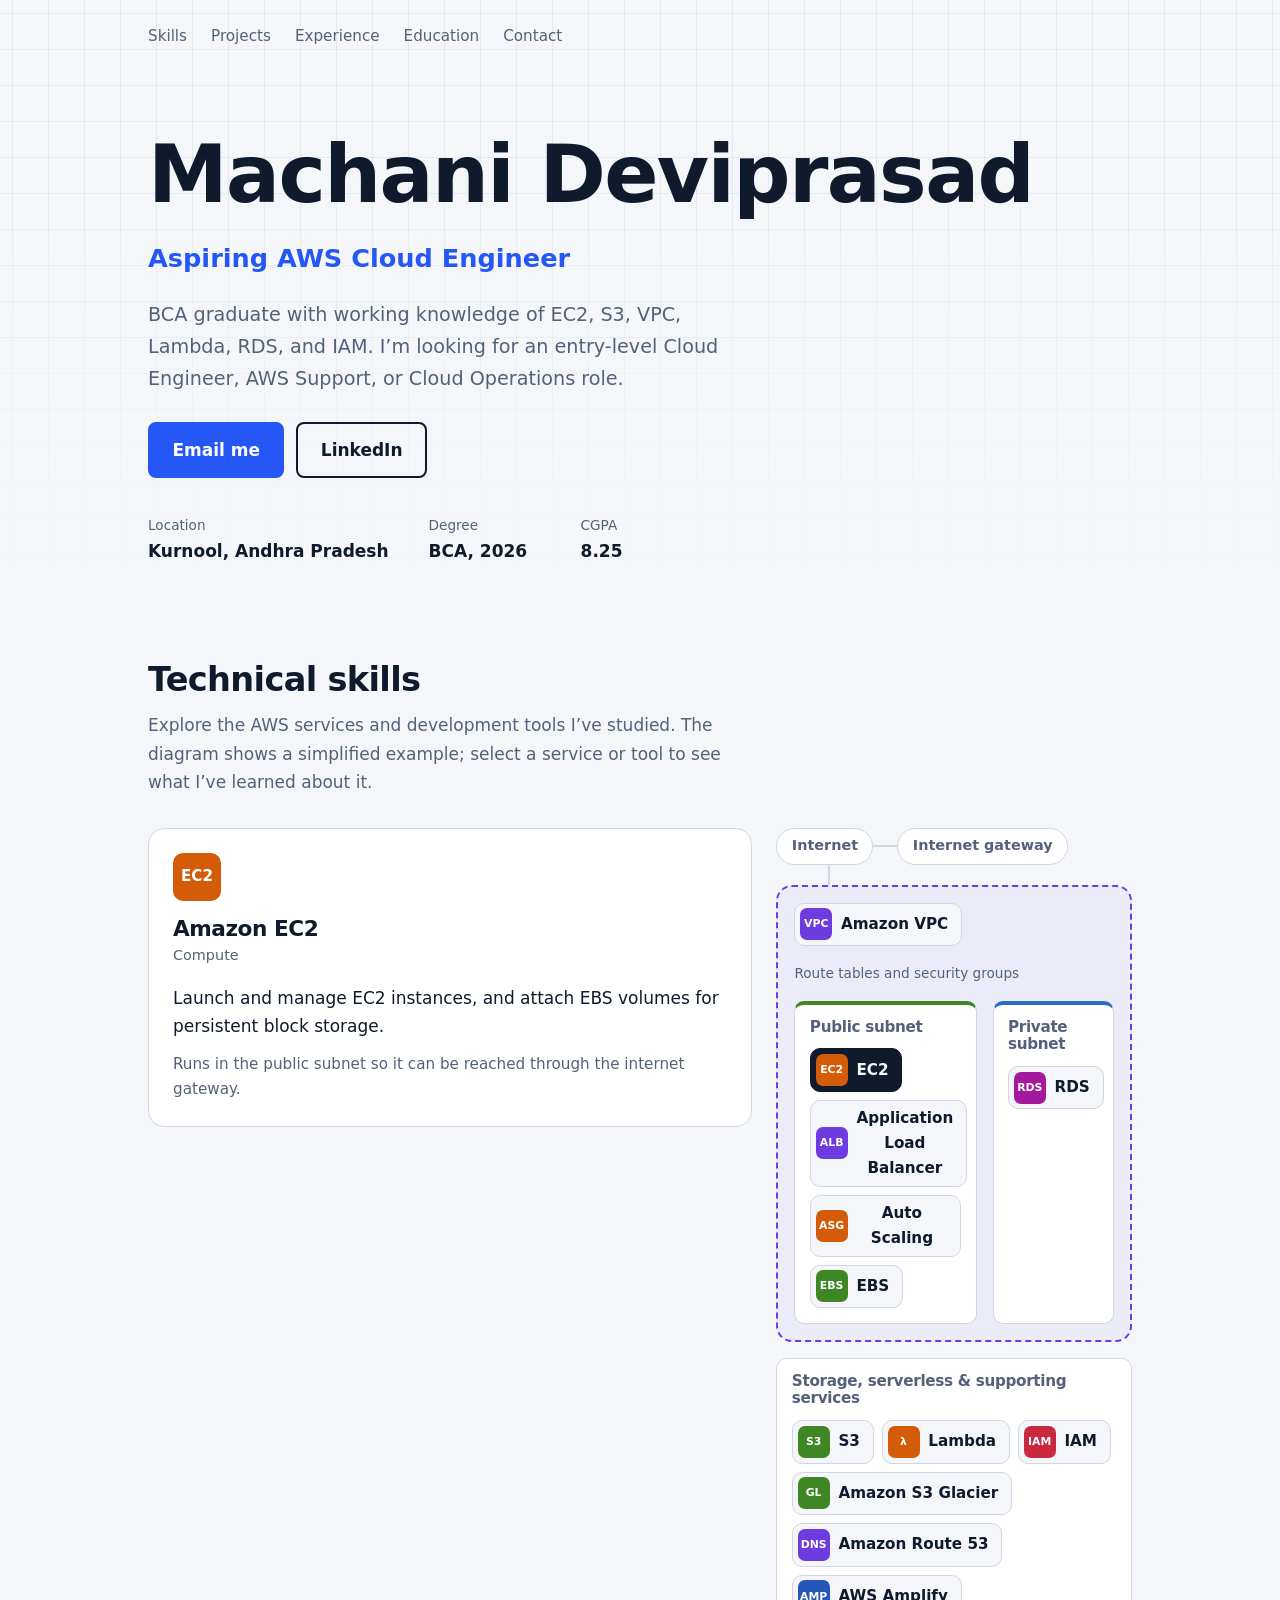
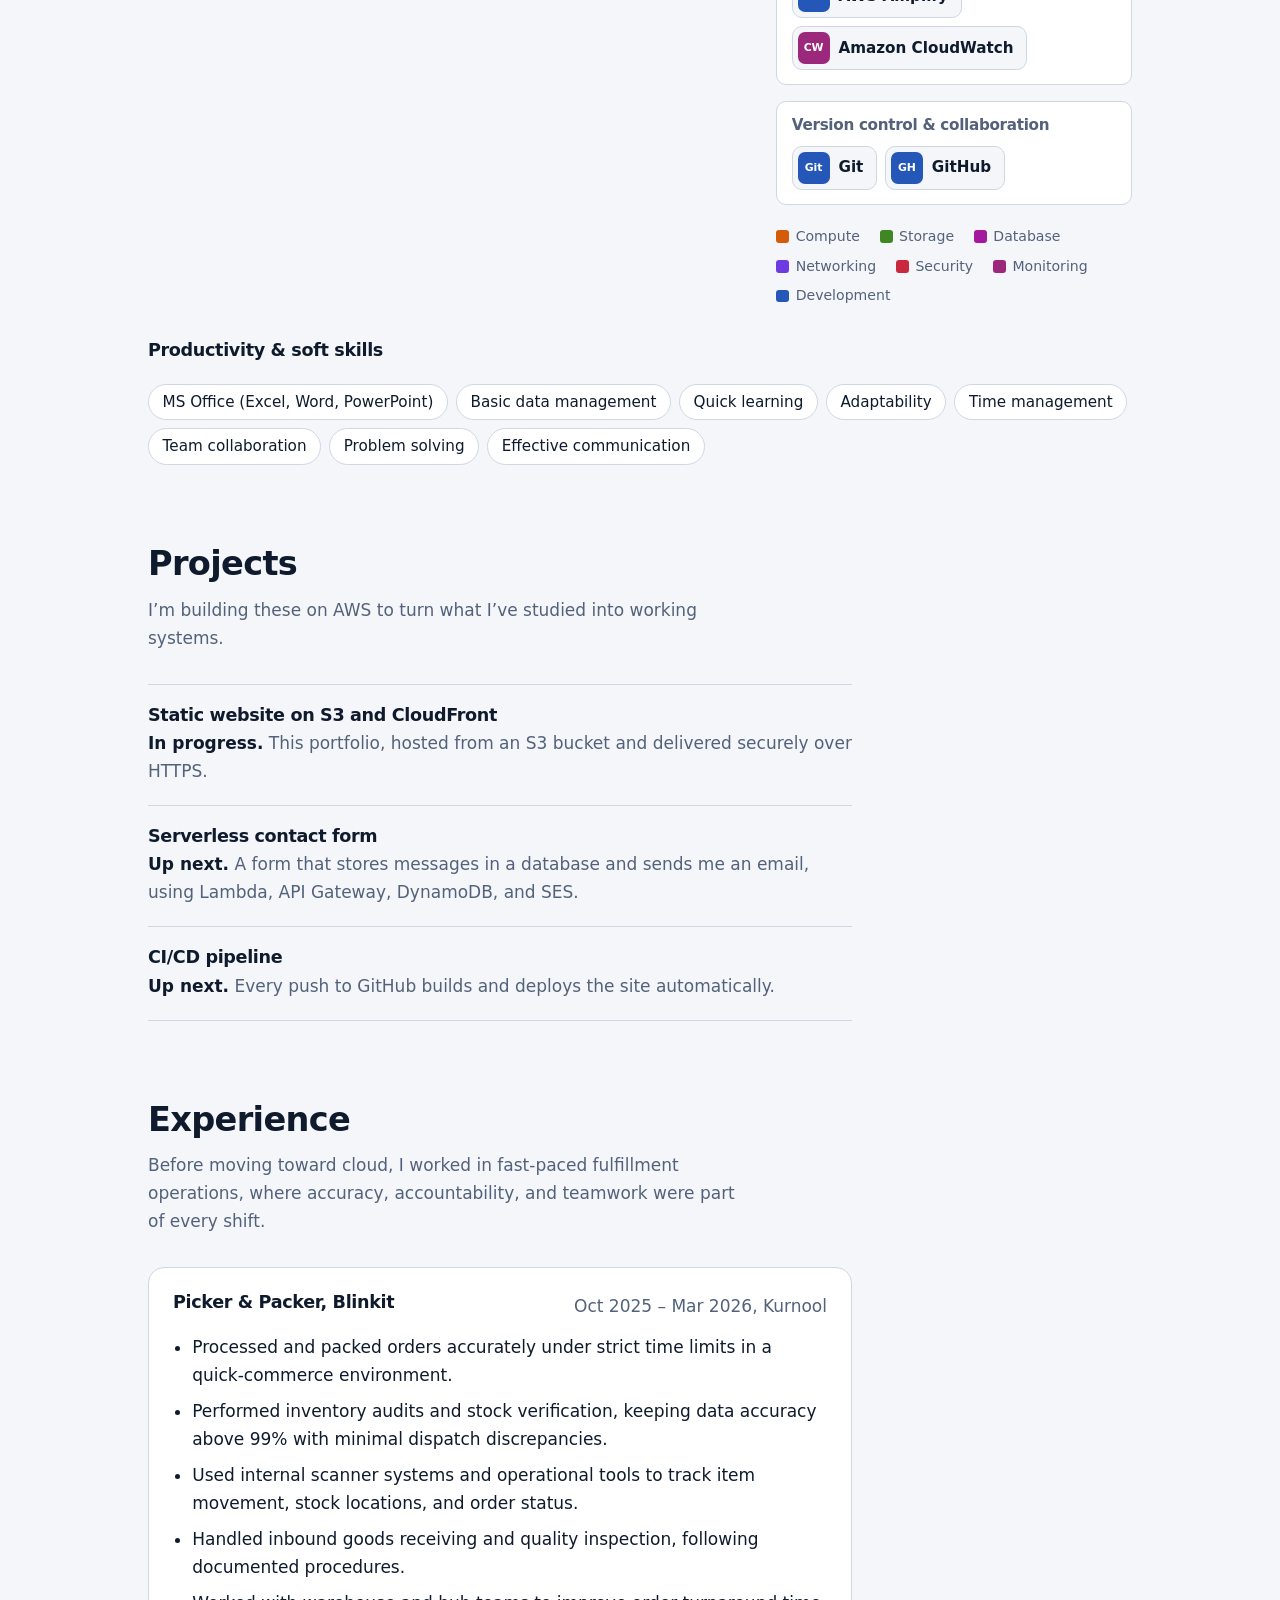
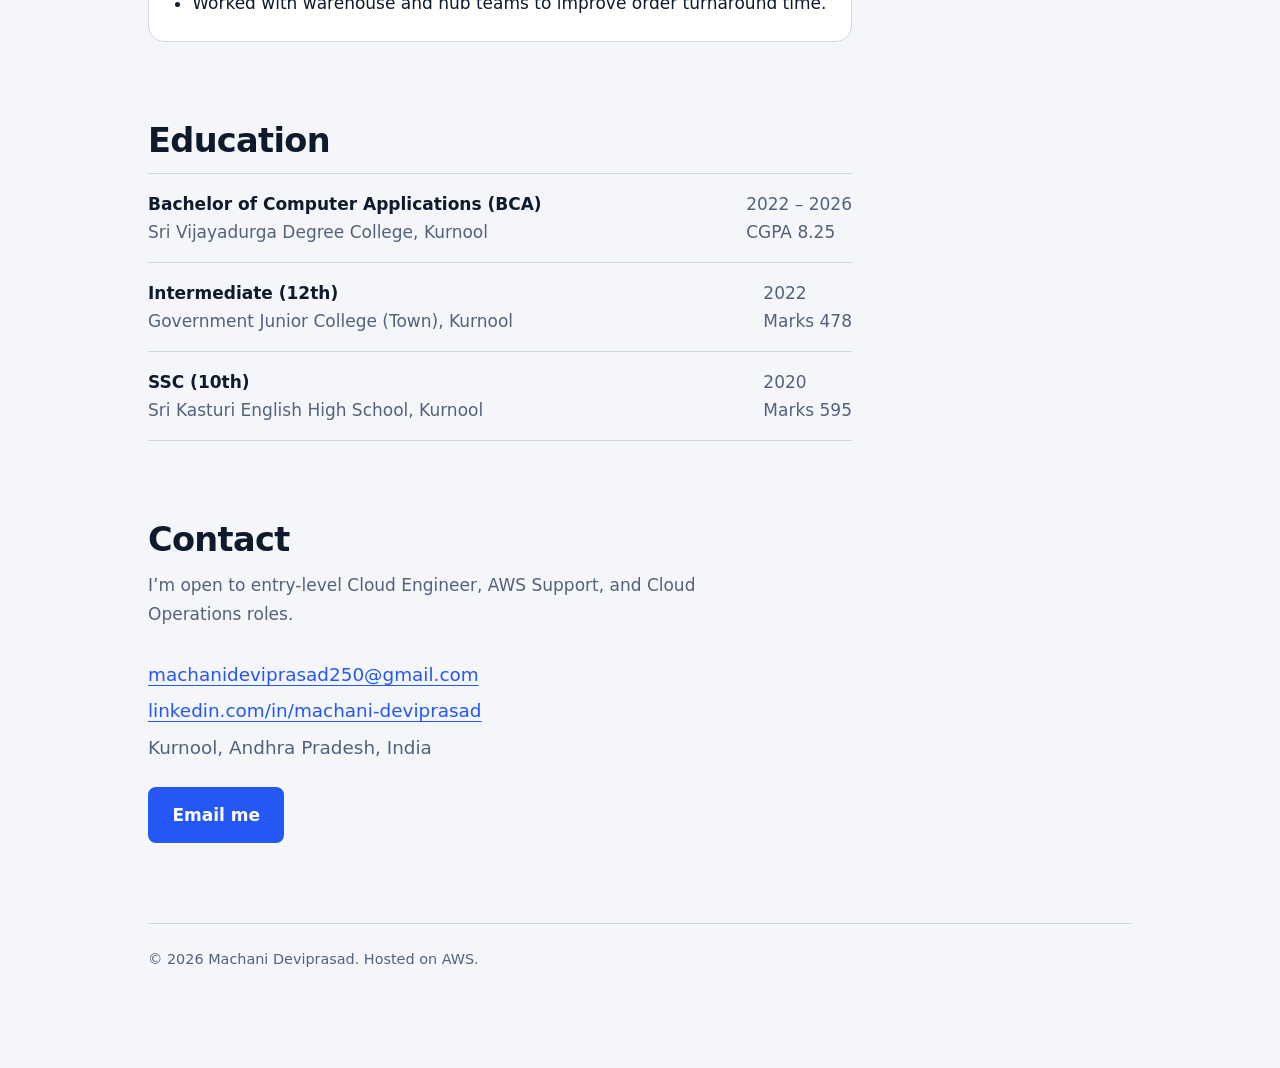
==== index.html @ c3b19b6f "portfolio" ====
<!DOCTYPE html>
<html lang="en">
<head>
  <meta charset="utf-8">
  <meta name="viewport" content="width=device-width, initial-scale=1">
  <title>Machani Deviprasad – Aspiring AWS Cloud Engineer</title>
  <meta name="description" content="Machani Deviprasad, BCA graduate from Kurnool seeking an entry-level Cloud Engineer, AWS Support, or Cloud Operations role. Hands-on knowledge of EC2, S3, VPC, Lambda, RDS, and IAM.">
  <meta property="og:title" content="Machani Deviprasad – Aspiring AWS Cloud Engineer">
  <meta property="og:description" content="BCA graduate with working knowledge of core AWS services, looking for an entry-level cloud role.">
  <meta property="og:type" content="website">
  <link rel="icon" href="data:image/svg+xml,%3Csvg xmlns='http://www.w3.org/2000/svg' viewBox='0 0 100 100'%3E%3Crect width='100' height='100' rx='22' fill='%232457f5'/%3E%3Ctext x='50' y='66' font-size='52' font-weight='800' text-anchor='middle' fill='white' font-family='sans-serif'%3EMD%3C/text%3E%3C/svg%3E">
  <link rel="stylesheet" href="style.css">
</head>
<body>
  <div class="wrap">
    <nav aria-label="Main">
      <a href="#aws">Skills</a>
      <a href="#projects">Projects</a>
      <a href="#experience">Experience</a>
      <a href="#education">Education</a>
      <a href="#contact">Contact</a>
    </nav>

    <header class="hero">
      <h1>Machani Deviprasad</h1>
      <p class="role">Aspiring AWS Cloud Engineer</p>
      <p class="lede">BCA graduate with working knowledge of EC2, S3, VPC, Lambda, RDS, and IAM. I’m looking for an entry-level Cloud Engineer, AWS Support, or Cloud Operations role.</p>
      <div class="actions">
        <a class="button" href="mailto:machanideviprasad250@gmail.com">Email me</a>
        <a class="button secondary" href="https://www.linkedin.com/in/machani-deviprasad">LinkedIn</a>
      </div>
      <dl class="facts">
        <div><dt>Location</dt><dd>Kurnool, Andhra Pradesh</dd></div>
        <div><dt>Degree</dt><dd>BCA, 2026</dd></div>
        <div><dt>CGPA</dt><dd>8.25</dd></div>
      </dl>
    </header>

    <main>
      <section id="aws" aria-labelledby="aws-title">
        <h2 id="aws-title">Technical skills</h2>
        <p class="section-intro">Explore the AWS services and development tools I’ve studied. The diagram shows a simplified example; select a service or tool to see what I’ve learned about it.</p>

        <div class="arch-wrap">
          <div>
            <div class="flow" aria-hidden="true">
              <span class="pill">Internet</span><span class="link"></span><span class="pill">Internet gateway</span>
            </div>
            <div class="drop" aria-hidden="true"></div>

            <div class="vpc">
              <div class="vpc-head">
                <button class="chip" type="button" data-svc="vpc" aria-pressed="false">
                  <span class="tile networking" aria-hidden="true">VPC</span>Amazon VPC
                </button>
                <span class="vpc-note">Route tables and security groups</span>
              </div>
              <div class="subnets">
                <div class="box public">
                  <h3>Public subnet</h3>
                  <div class="chips">
                    <button class="chip" type="button" data-svc="ec2" aria-pressed="true"><span class="tile compute" aria-hidden="true">EC2</span>EC2</button>
                <button class="chip" type="button" data-svc="alb" aria-pressed="false"><span class="tile networking" aria-hidden="true">ALB</span>Application Load Balancer</button>
                    <button class="chip" type="button" data-svc="asg" aria-pressed="false"><span class="tile compute" aria-hidden="true">ASG</span>Auto Scaling</button>
                    <button class="chip" type="button" data-svc="ebs" aria-pressed="false"><span class="tile storage" aria-hidden="true">EBS</span>EBS</button>
                  </div>
                </div>
                <div class="box private">
                  <h3>Private subnet</h3>
                  <div class="chips">
                    <button class="chip" type="button" data-svc="rds" aria-pressed="false"><span class="tile database" aria-hidden="true">RDS</span>RDS</button>
                  </div>
                </div>
              </div>
            </div>

            <div class="box outside">
              <h3>Storage, serverless &amp; supporting services</h3>
              <div class="chips">
                <button class="chip" type="button" data-svc="s3" aria-pressed="false"><span class="tile storage" aria-hidden="true">S3</span>S3</button>
                <button class="chip" type="button" data-svc="lambda" aria-pressed="false"><span class="tile compute" aria-hidden="true">λ</span>Lambda</button>
                <button class="chip" type="button" data-svc="iam" aria-pressed="false"><span class="tile security" aria-hidden="true">IAM</span>IAM</button>
                <button class="chip" type="button" data-svc="glacier" aria-pressed="false"><span class="tile storage" aria-hidden="true">GL</span>Amazon S3 Glacier</button>
                <button class="chip" type="button" data-svc="route53" aria-pressed="false"><span class="tile networking" aria-hidden="true">DNS</span>Amazon Route 53</button>
                <button class="chip" type="button" data-svc="amplify" aria-pressed="false"><span class="tile development" aria-hidden="true">AMP</span>AWS Amplify</button>
                <button class="chip" type="button" data-svc="cloudwatch" aria-pressed="false"><span class="tile monitoring" aria-hidden="true">CW</span>Amazon CloudWatch</button>
              </div>
            </div>

            <div class="box outside">
              <h3>Version control &amp; collaboration</h3>
              <div class="chips">
                <button class="chip" type="button" data-svc="git" aria-pressed="false"><span class="tile development" aria-hidden="true">Git</span>Git</button>
                <button class="chip" type="button" data-svc="github" aria-pressed="false"><span class="tile development" aria-hidden="true">GH</span>GitHub</button>
              </div>
            </div>

            <ul class="legend" aria-label="Colour key">
              <li class="compute"><i></i>Compute</li>
              <li class="storage"><i></i>Storage</li>
              <li class="database"><i></i>Database</li>
              <li class="networking"><i></i>Networking</li>
              <li class="security"><i></i>Security</li>
              <li class="monitoring"><i></i>Monitoring</li>
              <li class="development"><i></i>Development</li>
            </ul>
          </div>

          <aside class="detail" aria-live="polite" aria-label="Service details">
            <span class="tile compute" id="d-tile" aria-hidden="true">EC2</span>
            <h3 id="d-name">Amazon EC2</h3>
            <p class="category" id="d-cat">Compute</p>
            <p class="desc" id="d-desc">Launch and manage EC2 instances, and attach EBS volumes for persistent block storage.</p>
            <p class="where" id="d-where">Runs in the public subnet so it can be reached through the internet gateway.</p>
          </aside>
        </div>

        <h3 class="supporting-skills-title">Productivity &amp; soft skills</h3>
        <ul class="tags" aria-label="Productivity and soft skills">
          <li>MS Office (Excel, Word, PowerPoint)</li>
          <li>Basic data management</li>
          <li>Quick learning</li>
          <li>Adaptability</li>
          <li>Time management</li>
          <li>Team collaboration</li>
          <li>Problem solving</li>
          <li>Effective communication</li>
        </ul>
      </section>

      <section id="projects" aria-labelledby="projects-title">
        <h2 id="projects-title">Projects</h2>
        <p class="section-intro">I’m building these on AWS to turn what I’ve studied into working systems.</p>
        <ul class="rows">
          <li>
            <h3>Static website on S3 and CloudFront</h3>
            <p><span class="status">In progress.</span> This portfolio, hosted from an S3 bucket and delivered securely over HTTPS.</p>
          </li>
          <li>
            <h3>Serverless contact form</h3>
            <p><span class="status">Up next.</span> A form that stores messages in a database and sends me an email, using Lambda, API Gateway, DynamoDB, and SES.</p>
          </li>
          <li>
            <h3>CI/CD pipeline</h3>
            <p><span class="status">Up next.</span> Every push to GitHub builds and deploys the site automatically.</p>
          </li>
        </ul>
      </section>

      <section id="experience" aria-labelledby="experience-title">
        <h2 id="experience-title">Experience</h2>
        <p class="section-intro">Before moving toward cloud, I worked in fast-paced fulfillment operations, where accuracy, accountability, and teamwork were part of every shift.</p>
        <div class="job">
          <div class="job-head">
            <h3>Picker &amp; Packer, Blinkit</h3>
            <span>Oct 2025 – Mar 2026, Kurnool</span>
          </div>
          <ul>
            <li>Processed and packed orders accurately under strict time limits in a quick-commerce environment.</li>
            <li>Performed inventory audits and stock verification, keeping data accuracy above 99% with minimal dispatch discrepancies.</li>
            <li>Used internal scanner systems and operational tools to track item movement, stock locations, and order status.</li>
            <li>Handled inbound goods receiving and quality inspection, following documented procedures.</li>
            <li>Worked with warehouse and hub teams to improve order turnaround time.</li>
          </ul>
        </div>
      </section>

      <section id="education" aria-labelledby="education-title">
        <h2 id="education-title">Education</h2>
        <dl class="edu">
          <div>
            <dt>Bachelor of Computer Applications (BCA)<br><span class="muted" style="font-weight:400">Sri Vijayadurga Degree College, Kurnool</span></dt>
            <dd>2022 – 2026<br>CGPA 8.25</dd>
          </div>
          <div>
            <dt>Intermediate (12th)<br><span class="muted" style="font-weight:400">Government Junior College (Town), Kurnool</span></dt>
            <dd>2022<br>Marks 478</dd>
          </div>
          <div>
            <dt>SSC (10th)<br><span class="muted" style="font-weight:400">Sri Kasturi English High School, Kurnool</span></dt>
            <dd>2020<br>Marks 595</dd>
          </div>
        </dl>
      </section>

      <section id="contact" aria-labelledby="contact-title">
        <h2 id="contact-title">Contact</h2>
        <p class="section-intro">I’m open to entry-level Cloud Engineer, AWS Support, and Cloud Operations roles.</p>
        <ul class="contact-list">
          <li><a href="mailto:machanideviprasad250@gmail.com">machanideviprasad250@gmail.com</a></li>
          <li><a href="https://www.linkedin.com/in/machani-deviprasad">linkedin.com/in/machani-deviprasad</a></li>
          <li class="muted">Kurnool, Andhra Pradesh, India</li>
        </ul>
        <a class="button" href="mailto:machanideviprasad250@gmail.com">Email me</a>
      </section>
    </main>

    <footer>
      <p>© 2026 Machani Deviprasad. Hosted on AWS.</p>
    </footer>
  </div>

  <script>
    (function () {
      var info = {
        glacier: {"name": "Amazon S3 Glacier", "cat": "Storage", "cls": "storage", "tile": "GL", "desc": "Understand S3 Glacier storage classes for low-cost archival storage and long-term retention.", "where": "Archives infrequently accessed objects in Amazon S3."},
        route53: {"name": "Amazon Route 53", "cat": "Networking & DNS", "cls": "networking", "tile": "DNS", "desc": "Understand hosted zones, DNS records, domain routing, and connecting custom domains.", "where": "Routes domain names to the appropriate application or website endpoint."},
        amplify: {"name": "AWS Amplify", "cat": "Web hosting", "cls": "development", "tile": "AMP", "desc": "Host and deploy web applications, and connect custom domains.", "where": "Provides managed hosting for web applications."},
        alb: {"name": "Application Load Balancer", "cat": "Load balancing", "cls": "networking", "tile": "ALB", "desc": "Understand how Application Load Balancers distribute incoming web traffic across EC2 instances.", "where": "An internet-facing ALB uses public subnets across at least two Availability Zones and routes requests to healthy targets."},
        cloudwatch: {"name": "Amazon CloudWatch", "cat": "Monitoring", "cls": "monitoring", "tile": "CW", "desc": "Monitor AWS resources and understand metrics, alarms, and alerts.", "where": "Helps observe resource health and respond to changes in performance."},
        git: {"name": "Git", "cat": "Version control", "cls": "development", "tile": "Git", "desc": "Track code changes, create commits, and work with branches and merges.", "where": "Keeps version history in a local repository as a project develops."},
        github: {"name": "GitHub", "cat": "Version control & collaboration", "cls": "development", "tile": "GH", "desc": "Manage Git repositories on GitHub and collaborate through branches and pull requests.", "where": "Hosts shared repositories and supports code review and collaboration."},

        ec2:   { name: "Amazon EC2", cat: "Compute", cls: "compute", tile: "EC2",
                 desc: "Launch and manage EC2 instances, and attach EBS volumes for persistent block storage.",
                 where: "Runs in the public subnet so it can be reached through the internet gateway." },
        asg:   { name: "AWS Auto Scaling", cat: "Compute", cls: "compute", tile: "ASG",
                 desc: "Configure Auto Scaling to adjust EC2 capacity to demand and improve availability.",
                 where: "Adds or removes EC2 instances in the subnet as traffic changes." },
        ebs:   { name: "Amazon EBS", cat: "Storage", cls: "storage", tile: "EBS",
                 desc: "Persistent block storage that attaches to EC2 instances.",
                 where: "Attached to an EC2 instance, and the data stays when the instance stops." },
        vpc:   { name: "Amazon VPC", cat: "Networking", cls: "networking", tile: "VPC",
                 desc: "Design a network with public and private subnets, route tables, an internet gateway, security groups, and public, private, and Elastic IP addressing.",
                 where: "The private network that holds the subnets in this diagram." },
        rds:   { name: "Amazon RDS", cat: "Database", cls: "database", tile: "RDS",
                 desc: "Managed relational databases.",
                 where: "Sits in the private subnet so it isn’t exposed directly to the internet." },
        s3:    { name: "Amazon S3", cat: "Storage", cls: "storage", tile: "S3",
                 desc: "Object storage using buckets and access control, plus static website hosting with index and custom error documents.",
                 where: "This website is served from an S3 bucket." },
        lambda:{ name: "AWS Lambda", cat: "Compute", cls: "compute", tile: "λ",
                 desc: "Event-driven serverless functions.",
                 where: "Runs code in response to events without managing servers." },
        iam:   { name: "AWS IAM", cat: "Security", cls: "security", tile: "IAM",
                 desc: "Users, groups, roles, and least-privilege policies.",
                 where: "Controls who and what can access each service." }
      };

      var chips = document.querySelectorAll(".chip[data-svc]");
      var tile = document.getElementById("d-tile");

      function show(key) {
        var d = info[key];
        if (!d) return;
        chips.forEach(function (c) {
          c.setAttribute("aria-pressed", c.getAttribute("data-svc") === key ? "true" : "false");
        });
        tile.className = "tile " + d.cls;
        tile.textContent = d.tile;
        document.getElementById("d-name").textContent = d.name;
        document.getElementById("d-cat").textContent = d.cat;
        document.getElementById("d-desc").textContent = d.desc;
        document.getElementById("d-where").textContent = d.where;
      }

      chips.forEach(function (c) {
        c.addEventListener("click", function () { show(c.getAttribute("data-svc")); });
      });
    })();
  </script>
</body>
</html>
---- style.css ----
:root {
  --bg: #f4f6fa;
  --surface: #ffffff;
  --ink: #0f1b2d;
  --muted: #53627a;
  --line: #cfd7e3;
  --accent: #2457f5;
  --accent-ink: #ffffff;
  --grid: rgba(15, 27, 45, 0.06);

  --c-compute: #d45b07;
  --c-storage: #3f8624;
  --c-db: #a4189d;
  --c-net: #6d3be0;
  --c-sec: #c9283f;
  --c-public: #3f8624;
  --c-private: #2b6cc4;
  --vpc-tint: rgba(109, 59, 224, 0.05);
}

@media (prefers-color-scheme: dark) {
  :root {
    --bg: #0b1320;
    --surface: #121d2e;
    --ink: #e9eef5;
    --muted: #9fb0c3;
    --line: #26364a;
    --accent: #8fafff;
    --accent-ink: #0b1320;
    --grid: rgba(233, 238, 245, 0.05);
    --c-public: #6fbf4a;
    --c-private: #6aa5f0;
    --vpc-tint: rgba(141, 100, 255, 0.08);
  }
}

* { box-sizing: border-box; }
html { scroll-behavior: smooth; }

body {
  margin: 0;
  background: var(--bg);
  color: var(--ink);
  font-family: "Avenir Next", "Segoe UI", system-ui, -apple-system, Roboto, sans-serif;
  font-size: 1.0625rem;
  line-height: 1.65;
  -webkit-font-smoothing: antialiased;
}

.wrap { max-width: 64rem; margin: 0 auto; padding: 0 1.25rem 5rem; }

h1, h2, h3 { margin: 0; line-height: 1.15; letter-spacing: -0.02em; }
h1 { font-size: clamp(2.6rem, 8vw, 5rem); font-weight: 800; }
h2 { font-size: clamp(1.6rem, 4vw, 2.1rem); font-weight: 750; margin-bottom: 0.75rem; }
h3 { font-size: 1.1rem; font-weight: 700; }
p { margin: 0 0 1rem; }

a { color: var(--accent); text-underline-offset: 0.2em; }
a:hover { text-decoration-thickness: 2px; }
:focus-visible { outline: 3px solid var(--accent); outline-offset: 3px; border-radius: 4px; }

.muted { color: var(--muted); }

/* ---------- Navigation ---------- */
nav { display: flex; gap: 1.5rem; padding: 1.5rem 0; font-size: 0.95rem; flex-wrap: wrap; }
nav a { color: var(--muted); text-decoration: none; font-weight: 500; }
nav a:hover { color: var(--ink); text-decoration: underline; }

/* ---------- Hero ---------- */
.hero { position: relative; padding: 3.5rem 0 1rem; }
.hero::before {
  content: "";
  position: absolute;
  inset: -6rem -50vw 0;
  background-image:
    linear-gradient(var(--grid) 1px, transparent 1px),
    linear-gradient(90deg, var(--grid) 1px, transparent 1px);
  background-size: 36px 36px;
  -webkit-mask-image: linear-gradient(to bottom, #000 30%, transparent 100%);
  mask-image: linear-gradient(to bottom, #000 30%, transparent 100%);
  z-index: -1;
}
.role { font-size: clamp(1.2rem, 3vw, 1.6rem); font-weight: 600; color: var(--accent); margin: 1rem 0 1.25rem; }
.lede { font-size: 1.2rem; color: var(--muted); max-width: 38rem; margin-bottom: 1.75rem; }

.actions { display: flex; flex-wrap: wrap; gap: 0.75rem; margin-bottom: 2.25rem; }
.button {
  display: inline-block;
  padding: 0.75rem 1.4rem;
  background: var(--accent);
  color: var(--accent-ink);
  border: 2px solid var(--accent);
  border-radius: 8px;
  font-weight: 650;
  text-decoration: none;
}
.button:hover { filter: brightness(1.08); text-decoration: none; }
.button.secondary { background: transparent; color: var(--ink); border-color: var(--ink); }

.facts { display: flex; flex-wrap: wrap; gap: 0.5rem 2.5rem; margin: 0; }
.facts div { min-width: 7rem; }
.facts dt { font-size: 0.85rem; color: var(--muted); }
.facts dd { margin: 0; font-weight: 650; }

/* ---------- Sections ---------- */
section { padding-top: 5rem; }
.section-intro { color: var(--muted); max-width: 38rem; margin-bottom: 2rem; }

/* ---------- Architecture diagram ---------- */
.arch-wrap { display: grid; gap: 1.5rem; grid-template-columns: minmax(0, 1fr); }
@media (min-width: 56rem) {
  .arch-wrap { grid-template-columns: minmax(0, 1.7fr) minmax(16rem, 1fr); align-items: start; }
  .detail { position: sticky; top: 1.5rem; order: 2; }
}
.detail { order: -1; }

.flow { display: flex; align-items: center; flex-wrap: wrap; gap: 0; }
.pill {
  padding: 0.35rem 0.9rem;
  border: 1px solid var(--line);
  border-radius: 999px;
  background: var(--surface);
  color: var(--muted);
  font-size: 0.9rem;
  font-weight: 600;
}
.link { width: 1.5rem; height: 2px; background: var(--line); }
.drop { width: 2px; height: 1.25rem; background: var(--line); margin-left: 3.2rem; }

.vpc {
  border: 2px dashed var(--c-net);
  border-radius: 16px;
  padding: 1rem;
  background: var(--vpc-tint);
}
.vpc-head { display: flex; align-items: center; justify-content: space-between; gap: 1rem; margin-bottom: 1rem; flex-wrap: wrap; }
.vpc-note { font-size: 0.85rem; color: var(--muted); }

.subnets { display: grid; gap: 1rem; grid-template-columns: minmax(0, 1fr); }
@media (min-width: 38rem) { .subnets { grid-template-columns: minmax(0, 1.5fr) minmax(0, 1fr); } }

.box {
  background: var(--surface);
  border: 1px solid var(--line);
  border-radius: 10px;
  padding: 0.9rem;
}
.box h3 { font-size: 0.95rem; color: var(--muted); font-weight: 650; margin-bottom: 0.75rem; }
.box.public { border-top: 4px solid var(--c-public); }
.box.private { border-top: 4px solid var(--c-private); }
.outside { margin-top: 1rem; }

.chips { display: flex; flex-wrap: wrap; gap: 0.5rem; }
.chip {
  display: inline-flex;
  align-items: center;
  gap: 0.55rem;
  padding: 0.3rem 0.8rem 0.3rem 0.3rem;
  background: var(--bg);
  color: var(--ink);
  border: 1px solid var(--line);
  border-radius: 10px;
  font: inherit;
  font-size: 0.95rem;
  font-weight: 650;
  cursor: pointer;
  transition: background 0.15s, color 0.15s, border-color 0.15s;
}
.chip:hover { border-color: var(--ink); }
.chip[aria-pressed="true"] { background: var(--ink); color: var(--bg); border-color: var(--ink); }

.tile {
  display: grid;
  place-items: center;
  width: 2rem;
  height: 2rem;
  flex: none;
  border-radius: 7px;
  background: var(--tile, var(--accent));
  color: #fff;
  font-size: 0.68rem;
  font-weight: 800;
}
.compute { --tile: var(--c-compute); }
.storage { --tile: var(--c-storage); }
.database { --tile: var(--c-db); }
.networking { --tile: var(--c-net); }
.security { --tile: var(--c-sec); }

.legend { display: flex; flex-wrap: wrap; gap: 0.4rem 1.25rem; margin: 1.25rem 0 0; padding: 0; list-style: none; font-size: 0.88rem; color: var(--muted); }
.legend li { display: flex; align-items: center; gap: 0.4rem; }
.legend i { width: 0.8rem; height: 0.8rem; border-radius: 3px; background: var(--tile); }

.detail {
  background: var(--surface);
  border: 1px solid var(--line);
  border-radius: 16px;
  padding: 1.5rem;
}
.detail .tile { width: 3rem; height: 3rem; font-size: 0.95rem; border-radius: 10px; margin-bottom: 1rem; }
.detail h3 { font-size: 1.35rem; }
.detail .category { color: var(--muted); font-size: 0.9rem; margin: 0.15rem 0 1rem; }
.detail .desc { margin: 0 0 0.75rem; }
.detail .where { margin: 0; color: var(--muted); font-size: 0.95rem; }

/* ---------- Lists and rows ---------- */
.rows { list-style: none; margin: 0; padding: 0; max-width: 44rem; }
.rows li { padding: 1.25rem 0; border-top: 1px solid var(--line); }
.rows li:last-child { border-bottom: 1px solid var(--line); }
.rows h3 { margin-bottom: 0.25rem; }
.rows p { margin: 0; color: var(--muted); }
.status { font-weight: 650; color: var(--ink); }

.job { max-width: 44rem; background: var(--surface); border: 1px solid var(--line); border-radius: 16px; padding: 1.5rem; }
.job-head { display: flex; flex-wrap: wrap; justify-content: space-between; gap: 0.25rem 1.5rem; margin-bottom: 0.75rem; }
.job-head span { color: var(--muted); }
.job ul { margin: 0; padding-left: 1.2rem; }
.job li { margin-bottom: 0.5rem; }
.job li:last-child { margin-bottom: 0; }

.edu { max-width: 44rem; margin: 0; }
.edu div { display: flex; flex-wrap: wrap; justify-content: space-between; gap: 0.25rem 1.5rem; padding: 1rem 0; border-top: 1px solid var(--line); }
.edu div:last-child { border-bottom: 1px solid var(--line); }
.edu dt { font-weight: 650; }
.edu dd { margin: 0; color: var(--muted); }

.tags { display: flex; flex-wrap: wrap; gap: 0.5rem; padding: 0; margin: 1.5rem 0 0; list-style: none; }
.tags li { padding: 0.3rem 0.85rem; border: 1px solid var(--line); border-radius: 999px; font-size: 0.95rem; background: var(--surface); }

.contact-list { list-style: none; padding: 0; margin: 0 0 1.5rem; font-size: 1.15rem; }
.contact-list li { margin-bottom: 0.4rem; }

footer { margin-top: 5rem; padding-top: 1.5rem; border-top: 1px solid var(--line); color: var(--muted); font-size: 0.9rem; }

/* ---------- Error page ---------- */
.error-code { font-size: clamp(5rem, 22vw, 9rem); font-weight: 800; line-height: 1; margin: 0 0 1rem; color: var(--accent); letter-spacing: -0.04em; }
.error-main { padding-top: 5rem; }

@media (prefers-reduced-motion: reduce) {
  html { scroll-behavior: auto; }
  .chip { transition: none; }
}

/* Additional skill categories */
.monitoring { --tile: #9b287b; }
.development { --tile: #2457b8; }
.supporting-skills-title { margin-top: 2rem; }
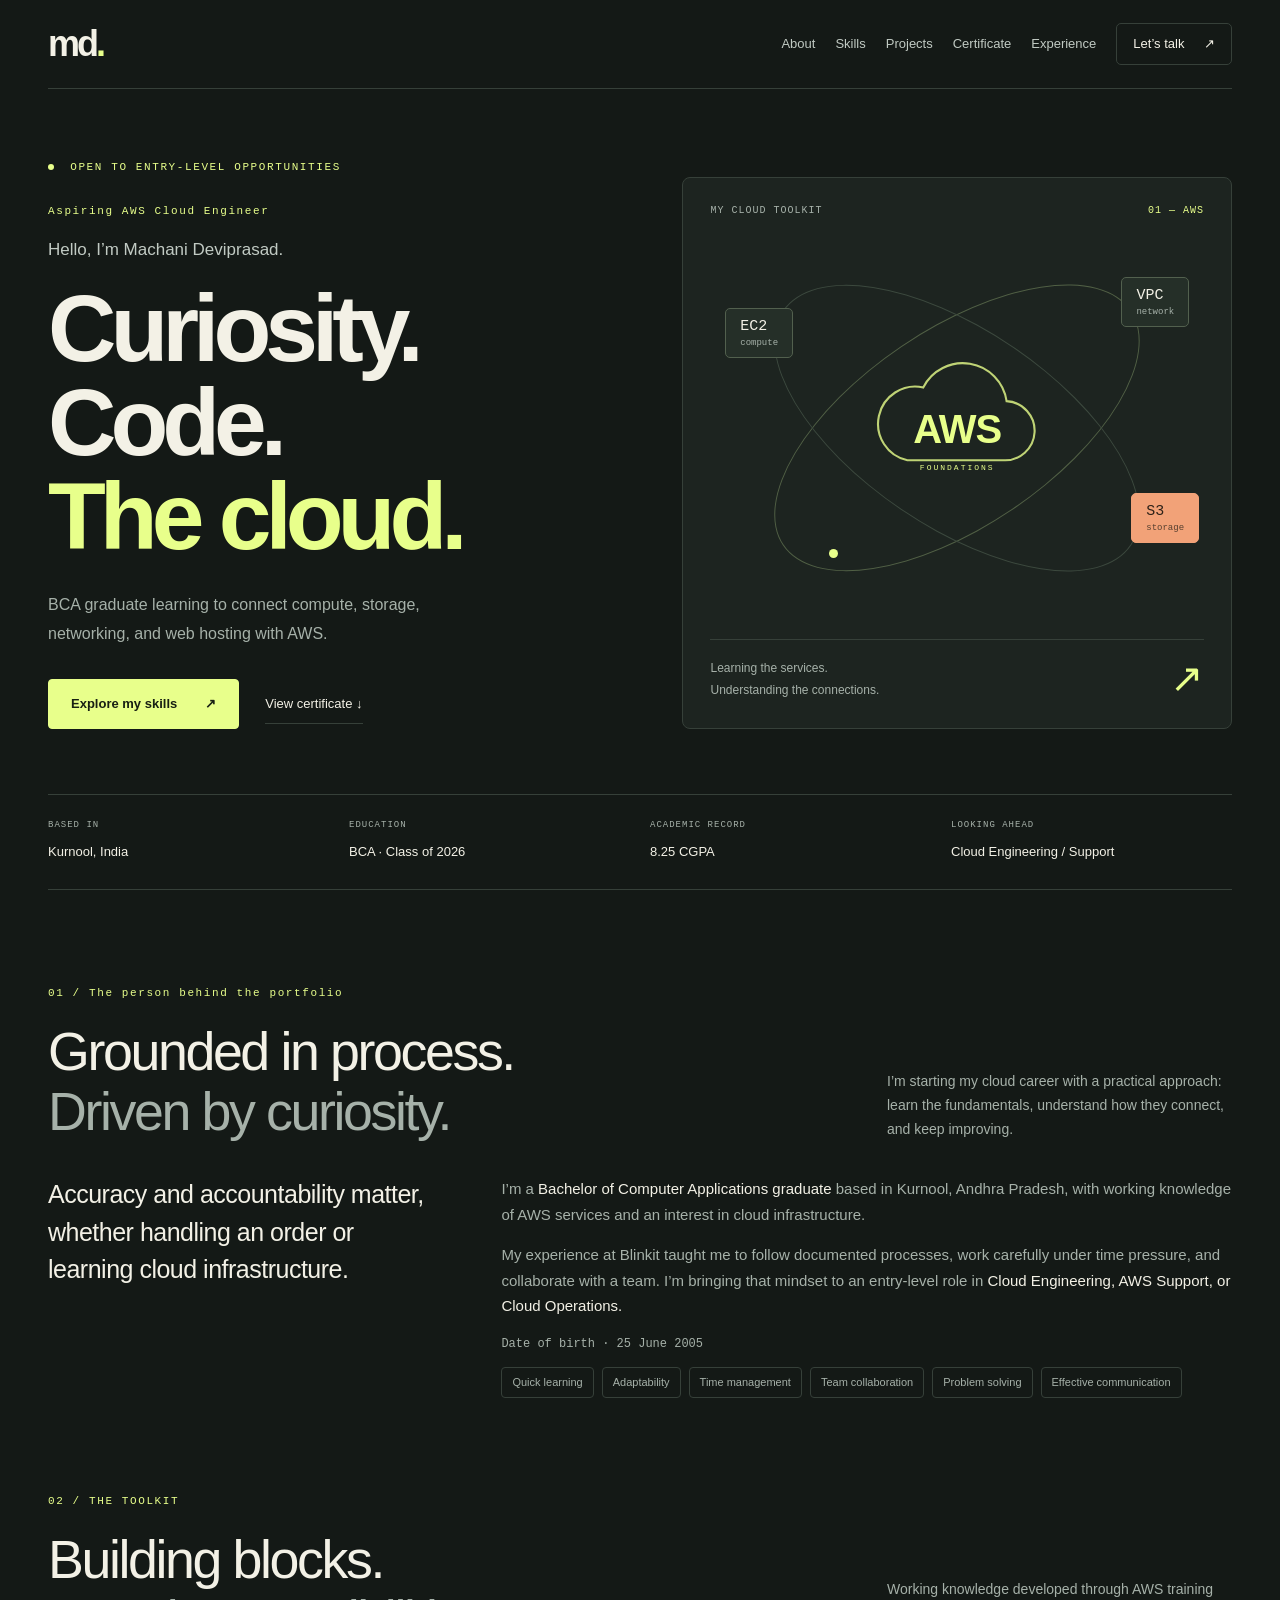
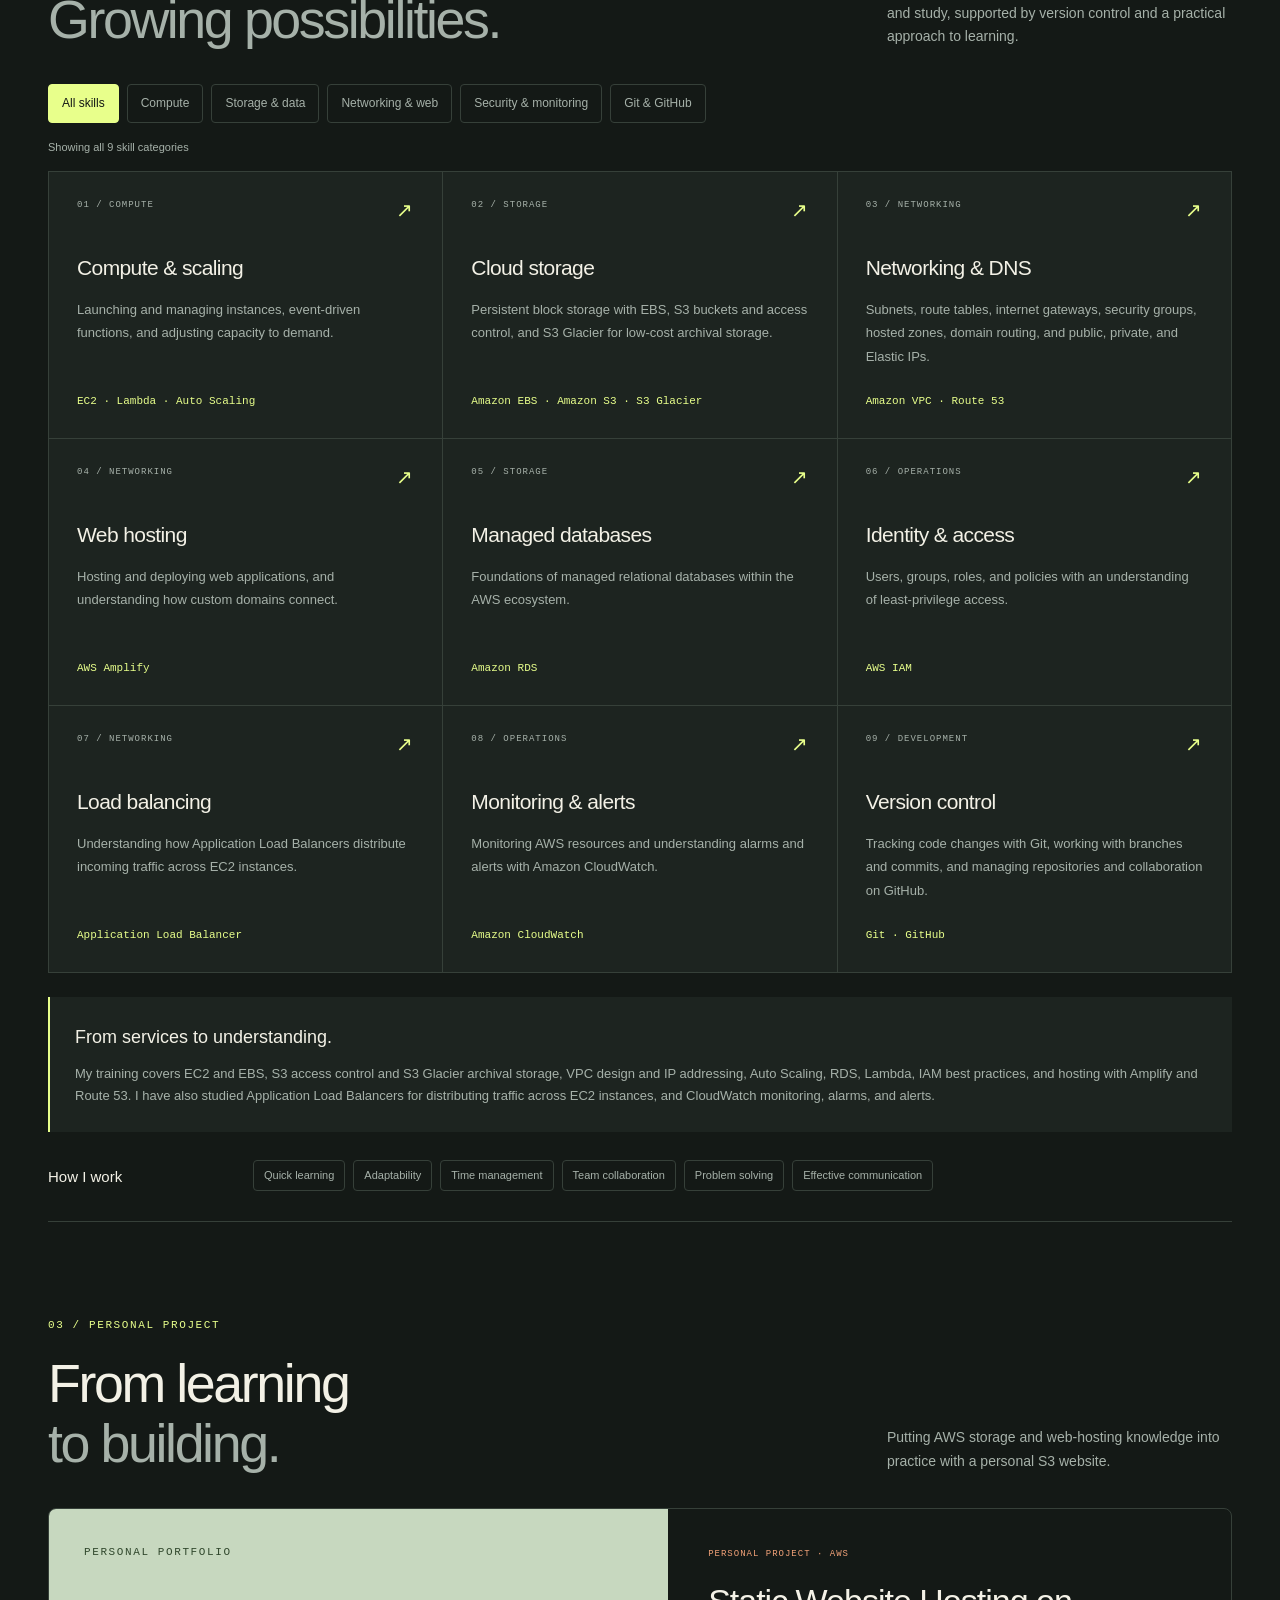
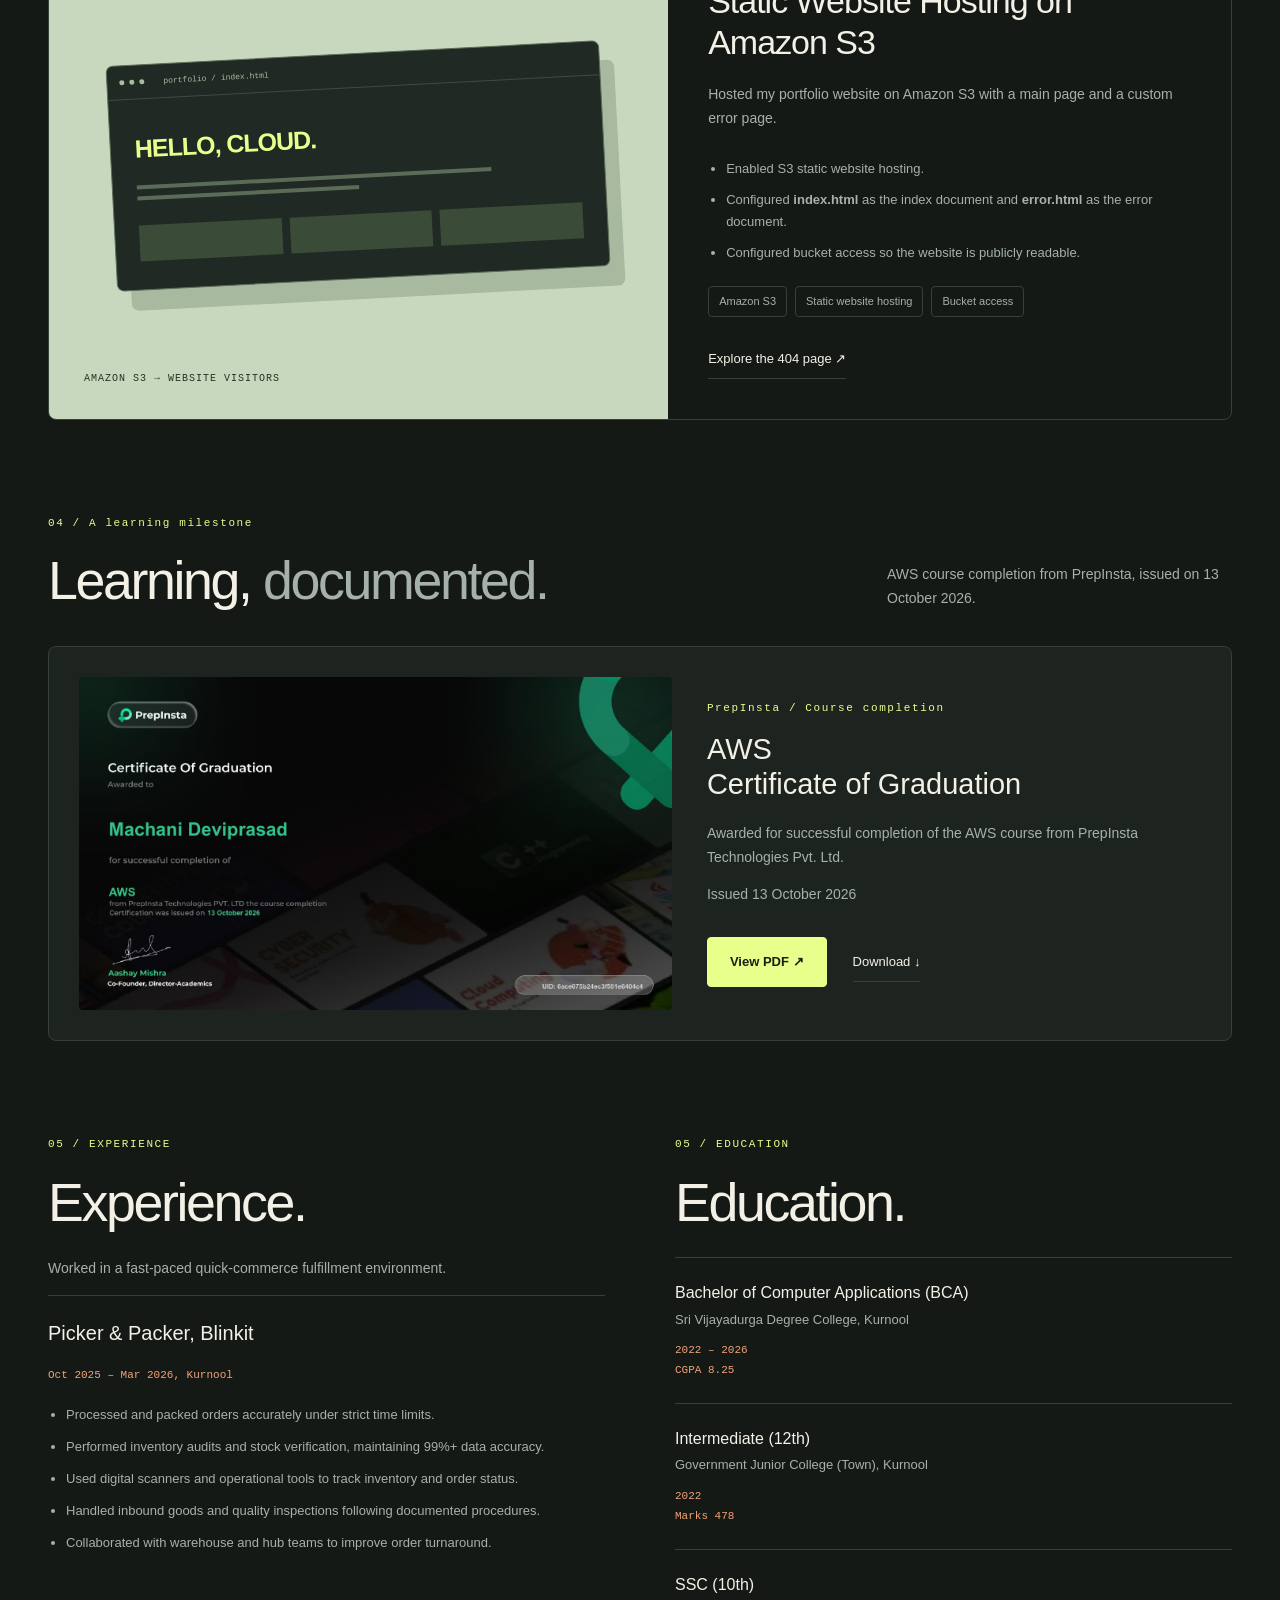
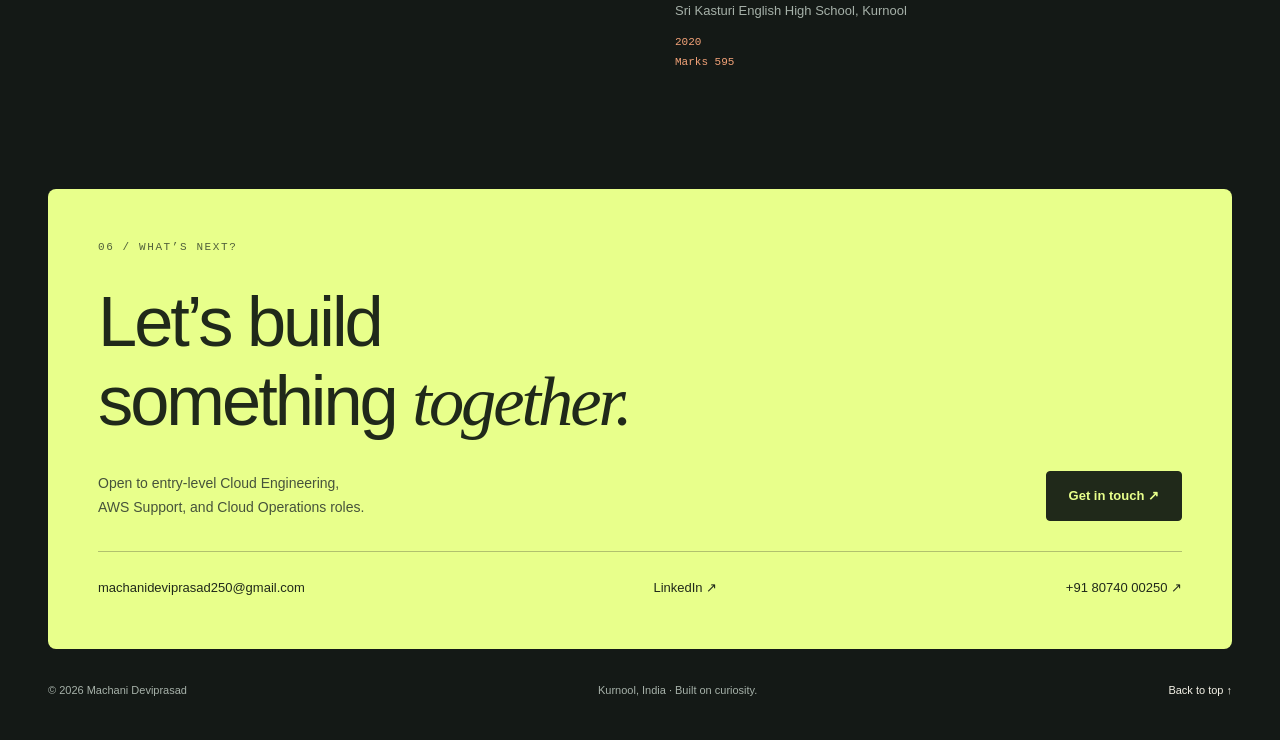
==== commit 5227de8d: "portfolio updated and new deign" ====
--- a/index.html
+++ b/index.html
@@ -1,172 +1,15 @@
-<!DOCTYPE html>
-<html lang="en">
-<head>
-  <meta charset="utf-8">
-  <meta name="viewport" content="width=device-width, initial-scale=1">
-  <title>Machani Deviprasad – Aspiring AWS Cloud Engineer</title>
-  <meta name="description" content="Machani Deviprasad, BCA graduate from Kurnool seeking an entry-level Cloud Engineer, AWS Support, or Cloud Operations role. Hands-on knowledge of EC2, S3, VPC, Lambda, RDS, and IAM.">
-  <meta property="og:title" content="Machani Deviprasad – Aspiring AWS Cloud Engineer">
-  <meta property="og:description" content="BCA graduate with working knowledge of core AWS services, looking for an entry-level cloud role.">
-  <meta property="og:type" content="website">
-  <link rel="icon" href="data:image/svg+xml,%3Csvg xmlns='http://www.w3.org/2000/svg' viewBox='0 0 100 100'%3E%3Crect width='100' height='100' rx='22' fill='%232457f5'/%3E%3Ctext x='50' y='66' font-size='52' font-weight='800' text-anchor='middle' fill='white' font-family='sans-serif'%3EMD%3C/text%3E%3C/svg%3E">
-  <link rel="stylesheet" href="style.css">
-</head>
-<body>
-  <div class="wrap">
-    <nav aria-label="Main">
-      <a href="#aws">Skills</a>
-      <a href="#projects">Projects</a>
-      <a href="#experience">Experience</a>
-      <a href="#education">Education</a>
-      <a href="#contact">Contact</a>
-    </nav>
-
-    <header class="hero">
-      <h1>Machani Deviprasad</h1>
-      <p class="role">Aspiring AWS Cloud Engineer</p>
-      <p class="lede">BCA graduate with working knowledge of EC2, S3, VPC, Lambda, RDS, and IAM. I’m looking for an entry-level Cloud Engineer, AWS Support, or Cloud Operations role.</p>
-      <div class="actions">
-        <a class="button" href="mailto:machanideviprasad250@gmail.com">Email me</a>
-        <a class="button secondary" href="https://www.linkedin.com/in/machani-deviprasad">LinkedIn</a>
-      </div>
-      <dl class="facts">
-        <div><dt>Location</dt><dd>Kurnool, Andhra Pradesh</dd></div>
-        <div><dt>Degree</dt><dd>BCA, 2026</dd></div>
-        <div><dt>CGPA</dt><dd>8.25</dd></div>
-      </dl>
-    </header>
-
-    <main>
-      <section id="aws" aria-labelledby="aws-title">
-        <h2 id="aws-title">Technical skills</h2>
-        <p class="section-intro">Explore the AWS services and development tools I’ve studied. The diagram shows a simplified example; select a service or tool to see what I’ve learned about it.</p>
-
-        <div class="arch-wrap">
-          <div>
-            <div class="flow" aria-hidden="true">
-              <span class="pill">Internet</span><span class="link"></span><span class="pill">Internet gateway</span>
-            </div>
-            <div class="drop" aria-hidden="true"></div>
-
-            <div class="vpc">
-              <div class="vpc-head">
-                <button class="chip" type="button" data-svc="vpc" aria-pressed="false">
-                  <span class="tile networking" aria-hidden="true">VPC</span>Amazon VPC
-                </button>
-                <span class="vpc-note">Route tables and security groups</span>
-              </div>
-              <div class="subnets">
-                <div class="box public">
-                  <h3>Public subnet</h3>
-                  <div class="chips">
-                    <button class="chip" type="button" data-svc="ec2" aria-pressed="true"><span class="tile compute" aria-hidden="true">EC2</span>EC2</button>
-                <button class="chip" type="button" data-svc="alb" aria-pressed="false"><span class="tile networking" aria-hidden="true">ALB</span>Application Load Balancer</button>
-                    <button class="chip" type="button" data-svc="asg" aria-pressed="false"><span class="tile compute" aria-hidden="true">ASG</span>Auto Scaling</button>
-                    <button class="chip" type="button" data-svc="ebs" aria-pressed="false"><span class="tile storage" aria-hidden="true">EBS</span>EBS</button>
-                  </div>
-                </div>
-                <div class="box private">
-                  <h3>Private subnet</h3>
-                  <div class="chips">
-                    <button class="chip" type="button" data-svc="rds" aria-pressed="false"><span class="tile database" aria-hidden="true">RDS</span>RDS</button>
-                  </div>
-                </div>
-              </div>
-            </div>
-
-            <div class="box outside">
-              <h3>Storage, serverless &amp; supporting services</h3>
-              <div class="chips">
-                <button class="chip" type="button" data-svc="s3" aria-pressed="false"><span class="tile storage" aria-hidden="true">S3</span>S3</button>
-                <button class="chip" type="button" data-svc="lambda" aria-pressed="false"><span class="tile compute" aria-hidden="true">λ</span>Lambda</button>
-                <button class="chip" type="button" data-svc="iam" aria-pressed="false"><span class="tile security" aria-hidden="true">IAM</span>IAM</button>
-                <button class="chip" type="button" data-svc="glacier" aria-pressed="false"><span class="tile storage" aria-hidden="true">GL</span>Amazon S3 Glacier</button>
-                <button class="chip" type="button" data-svc="route53" aria-pressed="false"><span class="tile networking" aria-hidden="true">DNS</span>Amazon Route 53</button>
-                <button class="chip" type="button" data-svc="amplify" aria-pressed="false"><span class="tile development" aria-hidden="true">AMP</span>AWS Amplify</button>
-                <button class="chip" type="button" data-svc="cloudwatch" aria-pressed="false"><span class="tile monitoring" aria-hidden="true">CW</span>Amazon CloudWatch</button>
-              </div>
-            </div>
-
-            <div class="box outside">
-              <h3>Version control &amp; collaboration</h3>
-              <div class="chips">
-                <button class="chip" type="button" data-svc="git" aria-pressed="false"><span class="tile development" aria-hidden="true">Git</span>Git</button>
-                <button class="chip" type="button" data-svc="github" aria-pressed="false"><span class="tile development" aria-hidden="true">GH</span>GitHub</button>
-              </div>
-            </div>
-
-            <ul class="legend" aria-label="Colour key">
-              <li class="compute"><i></i>Compute</li>
-              <li class="storage"><i></i>Storage</li>
-              <li class="database"><i></i>Database</li>
-              <li class="networking"><i></i>Networking</li>
-              <li class="security"><i></i>Security</li>
-              <li class="monitoring"><i></i>Monitoring</li>
-              <li class="development"><i></i>Development</li>
-            </ul>
-          </div>
-
-          <aside class="detail" aria-live="polite" aria-label="Service details">
-            <span class="tile compute" id="d-tile" aria-hidden="true">EC2</span>
-            <h3 id="d-name">Amazon EC2</h3>
-            <p class="category" id="d-cat">Compute</p>
-            <p class="desc" id="d-desc">Launch and manage EC2 instances, and attach EBS volumes for persistent block storage.</p>
-            <p class="where" id="d-where">Runs in the public subnet so it can be reached through the internet gateway.</p>
-          </aside>
-        </div>
-
-        <h3 class="supporting-skills-title">Productivity &amp; soft skills</h3>
-        <ul class="tags" aria-label="Productivity and soft skills">
-          <li>MS Office (Excel, Word, PowerPoint)</li>
-          <li>Basic data management</li>
-          <li>Quick learning</li>
-          <li>Adaptability</li>
-          <li>Time management</li>
-          <li>Team collaboration</li>
-          <li>Problem solving</li>
-          <li>Effective communication</li>
-        </ul>
-      </section>
-
-      <section id="projects" aria-labelledby="projects-title">
-        <h2 id="projects-title">Projects</h2>
-        <p class="section-intro">I’m building these on AWS to turn what I’ve studied into working systems.</p>
-        <ul class="rows">
-          <li>
-            <h3>Static website on S3 and CloudFront</h3>
-            <p><span class="status">In progress.</span> This portfolio, hosted from an S3 bucket and delivered securely over HTTPS.</p>
-          </li>
-          <li>
-            <h3>Serverless contact form</h3>
-            <p><span class="status">Up next.</span> A form that stores messages in a database and sends me an email, using Lambda, API Gateway, DynamoDB, and SES.</p>
-          </li>
-          <li>
-            <h3>CI/CD pipeline</h3>
-            <p><span class="status">Up next.</span> Every push to GitHub builds and deploys the site automatically.</p>
-          </li>
-        </ul>
-      </section>
-
-      <section id="experience" aria-labelledby="experience-title">
-        <h2 id="experience-title">Experience</h2>
-        <p class="section-intro">Before moving toward cloud, I worked in fast-paced fulfillment operations, where accuracy, accountability, and teamwork were part of every shift.</p>
+<!doctype html><html lang="en"><head><meta charset="utf-8"><meta name="viewport" content="width=device-width,initial-scale=1"><meta name="theme-color" content="#141916"><meta name="description" content="Machani Deviprasad — BCA graduate and aspiring AWS Cloud Engineer. Explore cloud skills, Git and GitHub, projects and experience."><title>Machani Deviprasad | Cloud Portfolio</title><link rel="stylesheet" href="style.css"></head><body><a class="skip" href="#main">Skip to content</a><header class="site-header"><a class="wordmark" href="index.html" aria-label="Machani Deviprasad home">md<span>.</span></a><nav aria-label="Main navigation"><a href="index.html#about">About</a><a href="index.html#skills">Skills</a><a href="index.html#projects">Projects</a><a href="index.html#certificate">Certificate</a><a href="index.html#experience">Experience</a><a class="nav-contact" href="index.html#contact">Let’s talk <span aria-hidden="true">↗</span></a></nav></header><main id="main"><section class="hero"><div class="hero-copy"><div class="eyebrow"><span class="status-dot"></span> OPEN TO ENTRY-LEVEL OPPORTUNITIES</div><p class="eyebrow hero-role">Aspiring AWS Cloud Engineer</p><p class="intro-name">Hello, I’m Machani Deviprasad.</p><h1>Curiosity.<br>Code.<br><span>The cloud.</span></h1><p class="hero-description">BCA graduate learning to connect compute, storage, networking, and web hosting with AWS.</p><div class="actions"><a class="button" href="#skills">Explore my skills <span>↗</span></a><a class="text-link" href="#certificate">View certificate ↓</a></div></div><div class="hero-art"><div class="art-caption"><span>MY CLOUD TOOLKIT</span><span>01 — AWS</span></div><div class="cloud-diagram" role="img" aria-label="Cloud foundations: compute, storage and networking connected to AWS"><div class="orbit orbit-one"></div><div class="orbit orbit-two"></div><div class="core"><svg viewBox="0 0 180 115" aria-hidden="true"><path d="M43 95h91a28 28 0 0 0 3-56 42 42 0 0 0-79-13A35 35 0 0 0 43 95Z" fill="none" stroke="currentColor" stroke-width="2"/></svg><strong>AWS</strong><small>FOUNDATIONS</small></div><span class="satellite sat-one">EC2 <i>compute</i></span><span class="satellite sat-two">S3 <i>storage</i></span><span class="satellite sat-three">VPC <i>network</i></span><span class="orbit-dot"></span></div><div class="art-footer"><span>Learning the services.<br>Understanding the connections.</span><span class="art-arrow">↗</span></div></div><div class="hero-meta"><div><span>BASED IN</span><strong>Kurnool, India</strong></div><div><span>EDUCATION</span><strong>BCA · Class of 2026</strong></div><div><span>ACADEMIC RECORD</span><strong>8.25 CGPA</strong></div><div><span>LOOKING AHEAD</span><strong>Cloud Engineering / Support</strong></div></div></section><section id="about" class="about-section"><div class="section-heading"><div><div class="eyebrow">01 / The person behind the portfolio</div><h2>Grounded in process.<br><em>Driven by curiosity.</em></h2></div><p>I’m starting my cloud career with a practical approach: learn the fundamentals, understand how they connect, and keep improving.</p></div><div class="about"><div class="about-quote">Accuracy and accountability matter, whether handling an order or learning cloud infrastructure.</div><div class="about-copy"><p>I’m a <strong>Bachelor of Computer Applications graduate</strong> based in Kurnool, Andhra Pradesh, with working knowledge of AWS services and an interest in cloud infrastructure.</p><p>My experience at Blinkit taught me to follow documented processes, work carefully under time pressure, and collaborate with a team. I’m bringing that mindset to an entry-level role in <strong>Cloud Engineering, AWS Support, or Cloud Operations.</strong></p><p class="profile-detail">Date of birth · <time datetime="2005-06-25">25 June 2005</time></p><div class="tags"><span class="tag">Quick learning</span><span class="tag">Adaptability</span><span class="tag">Time management</span><span class="tag">Team collaboration</span><span class="tag">Problem solving</span><span class="tag">Effective communication</span></div></div></div></section><section id="skills" class="skills-section"><div class="section-heading"><div><p class="eyebrow">02 / THE TOOLKIT</p><h2>Building blocks.<br><span>Growing possibilities.</span></h2></div><p>Working knowledge developed through AWS training and study, supported by version control and a practical approach to learning.</p></div><div class="filters" role="group" aria-label="Filter technical skills"><button type="button" data-filter="all" aria-pressed="true">All skills</button><button type="button" data-filter="compute" aria-pressed="false">Compute</button><button type="button" data-filter="storage" aria-pressed="false">Storage & data</button><button type="button" data-filter="networking" aria-pressed="false">Networking & web</button><button type="button" data-filter="operations" aria-pressed="false">Security & monitoring</button><button type="button" data-filter="development" aria-pressed="false">Git & GitHub</button></div><p class="filter-status" aria-live="polite" id="filter-status">Showing all 9 skill categories</p><div class="skills-grid"><article class="skill-card" data-category="compute"><div class="card-top"><span>01 / COMPUTE</span><span aria-hidden="true">↗</span></div><h3>Compute & scaling</h3><p>Launching and managing instances, event-driven functions, and adjusting capacity to demand.</p><div class="tool-list">EC2 · Lambda · Auto Scaling</div></article><article class="skill-card" data-category="storage"><div class="card-top"><span>02 / STORAGE</span><span aria-hidden="true">↗</span></div><h3>Cloud storage</h3><p>Persistent block storage with EBS, S3 buckets and access control, and S3 Glacier for low-cost archival storage.</p><div class="tool-list">Amazon EBS · Amazon S3 · S3 Glacier</div></article><article class="skill-card" data-category="networking"><div class="card-top"><span>03 / NETWORKING</span><span aria-hidden="true">↗</span></div><h3>Networking & DNS</h3><p>Subnets, route tables, internet gateways, security groups, hosted zones, domain routing, and public, private, and Elastic IPs.</p><div class="tool-list">Amazon VPC · Route 53</div></article><article class="skill-card" data-category="networking"><div class="card-top"><span>04 / NETWORKING</span><span aria-hidden="true">↗</span></div><h3>Web hosting</h3><p>Hosting and deploying web applications, and understanding how custom domains connect.</p><div class="tool-list">AWS Amplify</div></article><article class="skill-card" data-category="storage"><div class="card-top"><span>05 / STORAGE</span><span aria-hidden="true">↗</span></div><h3>Managed databases</h3><p>Foundations of managed relational databases within the AWS ecosystem.</p><div class="tool-list">Amazon RDS</div></article><article class="skill-card" data-category="operations"><div class="card-top"><span>06 / OPERATIONS</span><span aria-hidden="true">↗</span></div><h3>Identity & access</h3><p>Users, groups, roles, and policies with an understanding of least-privilege access.</p><div class="tool-list">AWS IAM</div></article><article class="skill-card" data-category="networking"><div class="card-top"><span>07 / NETWORKING</span><span aria-hidden="true">↗</span></div><h3>Load balancing</h3><p>Understanding how Application Load Balancers distribute incoming traffic across EC2 instances.</p><div class="tool-list">Application Load Balancer</div></article><article class="skill-card" data-category="operations"><div class="card-top"><span>08 / OPERATIONS</span><span aria-hidden="true">↗</span></div><h3>Monitoring & alerts</h3><p>Monitoring AWS resources and understanding alarms and alerts with Amazon CloudWatch.</p><div class="tool-list">Amazon CloudWatch</div></article><article class="skill-card" data-category="development"><div class="card-top"><span>09 / DEVELOPMENT</span><span aria-hidden="true">↗</span></div><h3>Version control</h3><p>Tracking code changes with Git, working with branches and commits, and managing repositories and collaboration on GitHub.</p><div class="tool-list">Git · GitHub</div></article></div><div class="training"><h3>From services to understanding.</h3><p>My training covers EC2 and EBS, S3 access control and S3 Glacier archival storage, VPC design and IP addressing, Auto Scaling, RDS, Lambda, IAM best practices, and hosting with Amplify and Route 53. I have also studied Application Load Balancers for distributing traffic across EC2 instances, and CloudWatch monitoring, alarms, and alerts.</p></div><div class="soft-skills"><h3>How I work</h3><div class="tags"><span>Quick learning</span><span>Adaptability</span><span>Time management</span><span>Team collaboration</span><span>Problem solving</span><span>Effective communication</span></div></div></section><section id="projects"><div class="section-heading"><div><p class="eyebrow">03 / PERSONAL PROJECT</p><h2>From learning<br><span>to building.</span></h2></div><p>Putting AWS storage and web-hosting knowledge into practice with a personal S3 website.</p></div><article class="featured-project"><div class="project-art"><span class="eyebrow">PERSONAL PORTFOLIO</span><div class="browser-art" aria-hidden="true"><div class="browser-bar"><i></i><i></i><i></i><span>portfolio / index.html</span></div><div class="browser-body"><span>HELLO, CLOUD.</span><div class="mock-line"></div><div class="mock-line short"></div><div class="mock-grid"><i></i><i></i><i></i></div></div></div><span class="project-stack">AMAZON S3 → WEBSITE VISITORS</span></div><div class="project-detail"><span class="project-status">PERSONAL PROJECT · AWS</span><h3>Static Website Hosting on Amazon S3</h3><p>Hosted my portfolio website on Amazon S3 with a main page and a custom error page.</p><ul><li>Enabled S3 static website hosting.</li><li>Configured <strong>index.html</strong> as the index document and <strong>error.html</strong> as the error document.</li><li>Configured bucket access so the website is publicly readable.</li></ul><div class="tags"><span class="tag">Amazon S3</span><span class="tag">Static website hosting</span><span class="tag">Bucket access</span></div><a class="text-link" href="error.html">Explore the 404 page ↗</a></div></article></section><section id="certificate" class="certificate-section"><div class="section-heading"><div><div class="eyebrow">04 / A learning milestone</div><h2>Learning, <em>documented.</em></h2></div><p>AWS course completion from PrepInsta, issued on 13 October 2026.</p></div><article class="certificate"><a href="certificate_AWS_Machani_Deviprasad.pdf" target="_blank" rel="noopener" aria-label="Open AWS course certificate PDF"><img src="certificate.png" width="1500" height="844" alt="PrepInsta AWS course Certificate of Graduation awarded to Machani Deviprasad on 13 October 2026" loading="lazy"></a><div><div class="eyebrow">PrepInsta / Course completion</div><h3>AWS<br>Certificate of Graduation</h3><p>Awarded for successful completion of the AWS course from PrepInsta Technologies Pvt. Ltd.</p><p>Issued <time datetime="2026-10-13">13 October 2026</time></p><div class="actions"><a class="button" href="certificate_AWS_Machani_Deviprasad.pdf" target="_blank" rel="noopener">View PDF ↗</a><a class="text-link" href="certificate_AWS_Machani_Deviprasad.pdf" download>Download ↓</a></div></div></article></section><div class="journey"><section id="experience" aria-labelledby="experience-title">
+        <p class="eyebrow">05 / EXPERIENCE</p><h2 id="experience-title">Experience.</h2>
+        <p class="section-intro">Worked in a fast-paced quick-commerce fulfillment environment.</p>
         <div class="job">
           <div class="job-head">
             <h3>Picker &amp; Packer, Blinkit</h3>
             <span>Oct 2025 – Mar 2026, Kurnool</span>
           </div>
-          <ul>
-            <li>Processed and packed orders accurately under strict time limits in a quick-commerce environment.</li>
-            <li>Performed inventory audits and stock verification, keeping data accuracy above 99% with minimal dispatch discrepancies.</li>
-            <li>Used internal scanner systems and operational tools to track item movement, stock locations, and order status.</li>
-            <li>Handled inbound goods receiving and quality inspection, following documented procedures.</li>
-            <li>Worked with warehouse and hub teams to improve order turnaround time.</li>
-          </ul>
+          <ul><li>Processed and packed orders accurately under strict time limits.</li><li>Performed inventory audits and stock verification, maintaining 99%+ data accuracy.</li><li>Used digital scanners and operational tools to track inventory and order status.</li><li>Handled inbound goods and quality inspections following documented procedures.</li><li>Collaborated with warehouse and hub teams to improve order turnaround.</li></ul>
         </div>
-      </section>
-
-      <section id="education" aria-labelledby="education-title">
-        <h2 id="education-title">Education</h2>
+      </section><section id="education" aria-labelledby="education-title">
+        <p class="eyebrow">05 / EDUCATION</p><h2 id="education-title">Education.</h2>
         <dl class="edu">
           <div>
             <dt>Bachelor of Computer Applications (BCA)<br><span class="muted" style="font-weight:400">Sri Vijayadurga Degree College, Kurnool</span></dt>
@@ -181,83 +24,4 @@
             <dd>2020<br>Marks 595</dd>
           </div>
         </dl>
-      </section>
-
-      <section id="contact" aria-labelledby="contact-title">
-        <h2 id="contact-title">Contact</h2>
-        <p class="section-intro">I’m open to entry-level Cloud Engineer, AWS Support, and Cloud Operations roles.</p>
-        <ul class="contact-list">
-          <li><a href="mailto:machanideviprasad250@gmail.com">machanideviprasad250@gmail.com</a></li>
-          <li><a href="https://www.linkedin.com/in/machani-deviprasad">linkedin.com/in/machani-deviprasad</a></li>
-          <li class="muted">Kurnool, Andhra Pradesh, India</li>
-        </ul>
-        <a class="button" href="mailto:machanideviprasad250@gmail.com">Email me</a>
-      </section>
-    </main>
-
-    <footer>
-      <p>© 2026 Machani Deviprasad. Hosted on AWS.</p>
-    </footer>
-  </div>
-
-  <script>
-    (function () {
-      var info = {
-        glacier: {"name": "Amazon S3 Glacier", "cat": "Storage", "cls": "storage", "tile": "GL", "desc": "Understand S3 Glacier storage classes for low-cost archival storage and long-term retention.", "where": "Archives infrequently accessed objects in Amazon S3."},
-        route53: {"name": "Amazon Route 53", "cat": "Networking & DNS", "cls": "networking", "tile": "DNS", "desc": "Understand hosted zones, DNS records, domain routing, and connecting custom domains.", "where": "Routes domain names to the appropriate application or website endpoint."},
-        amplify: {"name": "AWS Amplify", "cat": "Web hosting", "cls": "development", "tile": "AMP", "desc": "Host and deploy web applications, and connect custom domains.", "where": "Provides managed hosting for web applications."},
-        alb: {"name": "Application Load Balancer", "cat": "Load balancing", "cls": "networking", "tile": "ALB", "desc": "Understand how Application Load Balancers distribute incoming web traffic across EC2 instances.", "where": "An internet-facing ALB uses public subnets across at least two Availability Zones and routes requests to healthy targets."},
-        cloudwatch: {"name": "Amazon CloudWatch", "cat": "Monitoring", "cls": "monitoring", "tile": "CW", "desc": "Monitor AWS resources and understand metrics, alarms, and alerts.", "where": "Helps observe resource health and respond to changes in performance."},
-        git: {"name": "Git", "cat": "Version control", "cls": "development", "tile": "Git", "desc": "Track code changes, create commits, and work with branches and merges.", "where": "Keeps version history in a local repository as a project develops."},
-        github: {"name": "GitHub", "cat": "Version control & collaboration", "cls": "development", "tile": "GH", "desc": "Manage Git repositories on GitHub and collaborate through branches and pull requests.", "where": "Hosts shared repositories and supports code review and collaboration."},
-
-        ec2:   { name: "Amazon EC2", cat: "Compute", cls: "compute", tile: "EC2",
-                 desc: "Launch and manage EC2 instances, and attach EBS volumes for persistent block storage.",
-                 where: "Runs in the public subnet so it can be reached through the internet gateway." },
-        asg:   { name: "AWS Auto Scaling", cat: "Compute", cls: "compute", tile: "ASG",
-                 desc: "Configure Auto Scaling to adjust EC2 capacity to demand and improve availability.",
-                 where: "Adds or removes EC2 instances in the subnet as traffic changes." },
-        ebs:   { name: "Amazon EBS", cat: "Storage", cls: "storage", tile: "EBS",
-                 desc: "Persistent block storage that attaches to EC2 instances.",
-                 where: "Attached to an EC2 instance, and the data stays when the instance stops." },
-        vpc:   { name: "Amazon VPC", cat: "Networking", cls: "networking", tile: "VPC",
-                 desc: "Design a network with public and private subnets, route tables, an internet gateway, security groups, and public, private, and Elastic IP addressing.",
-                 where: "The private network that holds the subnets in this diagram." },
-        rds:   { name: "Amazon RDS", cat: "Database", cls: "database", tile: "RDS",
-                 desc: "Managed relational databases.",
-                 where: "Sits in the private subnet so it isn’t exposed directly to the internet." },
-        s3:    { name: "Amazon S3", cat: "Storage", cls: "storage", tile: "S3",
-                 desc: "Object storage using buckets and access control, plus static website hosting with index and custom error documents.",
-                 where: "This website is served from an S3 bucket." },
-        lambda:{ name: "AWS Lambda", cat: "Compute", cls: "compute", tile: "λ",
-                 desc: "Event-driven serverless functions.",
-                 where: "Runs code in response to events without managing servers." },
-        iam:   { name: "AWS IAM", cat: "Security", cls: "security", tile: "IAM",
-                 desc: "Users, groups, roles, and least-privilege policies.",
-                 where: "Controls who and what can access each service." }
-      };
-
-      var chips = document.querySelectorAll(".chip[data-svc]");
-      var tile = document.getElementById("d-tile");
-
-      function show(key) {
-        var d = info[key];
-        if (!d) return;
-        chips.forEach(function (c) {
-          c.setAttribute("aria-pressed", c.getAttribute("data-svc") === key ? "true" : "false");
-        });
-        tile.className = "tile " + d.cls;
-        tile.textContent = d.tile;
-        document.getElementById("d-name").textContent = d.name;
-        document.getElementById("d-cat").textContent = d.cat;
-        document.getElementById("d-desc").textContent = d.desc;
-        document.getElementById("d-where").textContent = d.where;
-      }
-
-      chips.forEach(function (c) {
-        c.addEventListener("click", function () { show(c.getAttribute("data-svc")); });
-      });
-    })();
-  </script>
-</body>
-</html>
+      </section></div><section id="contact" class="contact"><p class="eyebrow">06 / WHAT’S NEXT?</p><h2>Let’s build<br>something <em>together.</em></h2><div class="contact-bottom"><p>Open to entry-level Cloud Engineering,<br>AWS Support, and Cloud Operations roles.</p><a class="button" href="mailto:machanideviprasad250@gmail.com">Get in touch ↗</a></div><div class="contact-links"><a href="mailto:machanideviprasad250@gmail.com">machanideviprasad250@gmail.com</a><a href="https://www.linkedin.com/in/machani-deviprasad-8a4304286" target="_blank" rel="noopener noreferrer">LinkedIn ↗</a><a href="tel:+918074000250">+91 80740 00250 ↗</a></div></section></main><footer><span>© 2026 Machani Deviprasad</span><span>Kurnool, India · Built on curiosity.</span><a href="#main">Back to top ↑</a></footer><script src="script.js"></script></body></html>
--- a/style.css
+++ b/style.css
@@ -1,247 +1,7 @@
-:root {
-  --bg: #f4f6fa;
-  --surface: #ffffff;
-  --ink: #0f1b2d;
-  --muted: #53627a;
-  --line: #cfd7e3;
-  --accent: #2457f5;
-  --accent-ink: #ffffff;
-  --grid: rgba(15, 27, 45, 0.06);
+:root{--bg:#141916;--panel:#1d2420;--ink:#f3f1e6;--muted:#a6b1a9;--line:#364039;--accent:#e8ff8b;--orange:#f2a278}*{box-sizing:border-box}html{scroll-behavior:smooth;scroll-padding-top:100px}body{margin:0;background:var(--bg);color:var(--ink);font:16px/1.7 'Segoe UI',Arial,sans-serif}a{color:inherit;text-decoration:none}button{font:inherit}a,button{-webkit-tap-highlight-color:transparent}:focus-visible{outline:2px solid var(--accent);outline-offset:6px}::selection{background:var(--accent);color:var(--bg)}.skip{position:fixed;top:-80px;left:15px;background:var(--accent);color:var(--bg);padding:10px;z-index:100}.skip:focus{top:15px}.site-header,main,footer{width:min(1240px,calc(100% - 96px));margin:auto}.site-header{display:flex;justify-content:space-between;align-items:center;padding:23px 0;border-bottom:1px solid var(--line)}.wordmark{font-size:36px;font-weight:800;letter-spacing:-3px;line-height:1}.wordmark span{color:var(--accent)}nav{display:flex;gap:32px;align-items:center;font-size:13px}nav a{color:#c1cac3}nav a:hover,.text-link:hover{color:var(--accent)}.nav-contact{color:var(--ink);border:1px solid var(--line);border-radius:5px;padding:9px 16px}.nav-contact span{margin-left:16px}.hero{display:grid;grid-template-columns:1.1fr 1fr;gap:30px;padding:70px 0 0}.eyebrow{font:11px/1.6 Consolas,monospace;letter-spacing:1.6px;color:var(--accent);margin:0 0 26px}.status-dot{display:inline-block;height:6px;width:6px;background:var(--accent);border-radius:100%;margin-right:8px}.intro-name{font-size:17px;margin:0 0 17px;color:#c1cac3}h1,h2,h3,p{margin-top:0}h1{font-size:clamp(66px,7.4vw,104px);line-height:.99;letter-spacing:-6px;font-weight:600;margin-bottom:28px}h1 span{color:var(--accent)}.hero-description{color:var(--muted);font-size:16px;max-width:430px;line-height:1.8}.actions{display:flex;gap:26px;align-items:center;margin-top:30px}.button{display:inline-flex;gap:28px;align-items:center;justify-content:center;background:var(--accent);color:#182013;padding:13px 22px;border:1px solid var(--accent);border-radius:4px;font-size:13px;font-weight:650;transition:transform .2s,background .2s}.button:hover{background:#f2ffbb;transform:translateY(-2px)}.text-link{font-size:13px;border-bottom:1px solid var(--line);padding:8px 0}.hero-art{margin-top:18px;background:var(--panel);border:1px solid var(--line);border-radius:8px;padding:27px;display:flex;flex-direction:column;justify-content:space-between;min-width:0;position:relative;overflow:hidden}.art-caption{display:flex;justify-content:space-between;font:10px Consolas,monospace;letter-spacing:1px;color:var(--muted)}.art-caption span:last-child{color:var(--accent)}.cloud-diagram{height:360px;position:relative;display:grid;place-items:center}.orbit{position:absolute;width:85%;height:55%;border:1px solid #516045;border-radius:50%;transform:rotate(-34deg)}.orbit-two{transform:rotate(34deg);border-color:#3c493e}.core{position:relative;width:190px;height:155px;display:flex;flex-direction:column;align-items:center;justify-content:center;color:var(--accent)}.core svg{position:absolute;width:190px;top:10px;opacity:.8}.core strong{font-size:40px;letter-spacing:-1px;z-index:1;margin-top:12px}.core small{font:8px Consolas,monospace;letter-spacing:2px}.satellite{position:absolute;background:#252f28;border:1px solid #52604e;border-radius:5px;padding:9px 14px;font:15px Consolas,monospace}.satellite i{font-style:normal;font-size:9px;display:block;color:var(--muted);margin-top:3px}.sat-one{left:3%;top:60px}.sat-two{right:1%;bottom:65px;background:var(--orange);color:#2d2118;border-color:var(--orange)}.sat-two i{color:#574030}.sat-three{right:3%;top:29px}.orbit-dot{width:9px;height:9px;background:var(--accent);border-radius:50%;position:absolute;bottom:50px;left:24%}.art-footer{border-top:1px solid var(--line);padding-top:18px;display:flex;justify-content:space-between;color:var(--muted);font-size:12px;line-height:1.8}.art-arrow{font-size:40px;color:var(--accent);line-height:1}.hero-meta{grid-column:1/-1;display:grid;grid-template-columns:repeat(4,1fr);border-top:1px solid var(--line);border-bottom:1px solid var(--line);padding:25px 0;margin-top:35px;gap:20px}.hero-meta span{display:block;font:9px Consolas,monospace;letter-spacing:1px;color:var(--muted);margin-bottom:7px}.hero-meta strong{font-size:13px;font-weight:500}section:not(.hero){padding-top:95px}.section-heading{display:flex;justify-content:space-between;align-items:end;gap:40px;margin-bottom:35px}.section-heading .eyebrow{margin-bottom:18px}h2{font-size:clamp(36px,4.2vw,57px);font-weight:500;letter-spacing:-2.4px;line-height:1.12;margin-bottom:0}h2 span{color:var(--muted)}.section-heading>p{font-size:14px;color:var(--muted);max-width:345px;margin:0}.filters{display:flex;flex-wrap:wrap;gap:8px}.filters button{background:transparent;color:var(--muted);border:1px solid var(--line);border-radius:4px;padding:8px 13px;font-size:12px;cursor:pointer}.filters button:hover{border-color:var(--accent);color:var(--ink)}.filters button[aria-pressed=true]{background:var(--accent);border-color:var(--accent);color:var(--bg)}.filter-status{font-size:11px;color:var(--muted);margin:15px 0}.skills-grid{display:grid;grid-template-columns:repeat(3,minmax(0,1fr));border-top:1px solid var(--line);border-left:1px solid var(--line)}.skill-card{padding:28px;border-right:1px solid var(--line);border-bottom:1px solid var(--line);background:var(--panel);display:flex;flex-direction:column;min-height:267px}.skill-card[hidden]{display:none}.card-top{display:flex;justify-content:space-between;color:var(--muted);font:9px Consolas,monospace;letter-spacing:1px;margin-bottom:30px}.card-top span:last-child{font:20px 'Segoe UI';color:var(--accent);line-height:1}.skill-card h3{font-size:21px;font-weight:500;letter-spacing:-.6px;margin-bottom:12px}.skill-card p{color:var(--muted);font-size:13px;line-height:1.8;flex:1;margin-bottom:23px}.tool-list{font:11px/1.7 Consolas,monospace;color:var(--accent)}.soft-skills{display:grid;grid-template-columns:180px 1fr;gap:25px;padding:28px 0;border-bottom:1px solid var(--line);align-items:start}.soft-skills h3{font-size:15px;font-weight:500;margin:4px 0}.tags{display:flex;flex-wrap:wrap;gap:8px}.tags span{font-size:11px;border:1px solid var(--line);padding:5px 10px;border-radius:4px;color:var(--muted)}.featured-project{display:grid;grid-template-columns:1.1fr 1fr;border:1px solid var(--line);border-radius:8px;overflow:hidden}.project-art{background:#c7d8bf;padding:35px;display:flex;flex-direction:column;justify-content:space-between;min-height:380px;color:#213423}.project-art .eyebrow{color:#30472c}.browser-art{background:#202923;border:1px solid #5c6d58;border-radius:7px;transform:rotate(-3deg);width:90%;margin:auto;box-shadow:14px 20px 0 #a7b99e}.browser-bar{display:flex;align-items:center;gap:5px;border-bottom:1px solid #3e4c40;padding:12px}.browser-bar i{width:5px;height:5px;border-radius:50%;background:#a9bd9f}.browser-bar span{font:8px Consolas,monospace;color:#a9bd9f;margin-left:14px}.browser-body{padding:28px 24px}.browser-body>span{font-size:25px;color:var(--accent);font-weight:700;letter-spacing:-1px}.mock-line{height:4px;background:#5a6c58;width:80%;margin:15px 0 7px}.mock-line.short{width:50%;margin:0}.mock-grid{display:flex;gap:8px;margin-top:25px}.mock-grid i{height:36px;background:#3a4c38;flex:1}.project-stack{font:10px Consolas,monospace;letter-spacing:1px;margin-top:30px}.project-detail{padding:40px;display:flex;flex-direction:column;align-items:start;justify-content:center}.project-status{font:9px Consolas,monospace;color:var(--orange);letter-spacing:1px;margin-bottom:22px}.project-detail h3{font-size:34px;line-height:1.2;letter-spacing:-1px;font-weight:500;margin-bottom:20px}.project-detail p{font-size:14px;color:var(--muted)}.project-detail .text-link{margin-top:23px}.roadmap{display:grid;grid-template-columns:1fr 1fr;gap:30px;margin-top:30px}.roadmap article{padding:25px 0;border-top:1px solid var(--line)}.roadmap .eyebrow{color:var(--muted);font-size:9px;margin-bottom:12px}.roadmap h3{font-size:20px;font-weight:500;margin-bottom:10px}.roadmap p{font-size:13px;color:var(--muted);max-width:450px}.journey{display:grid;grid-template-columns:1fr 1fr;gap:70px}.journey .eyebrow{margin-bottom:18px}.journey h2{margin-bottom:25px}.section-intro{color:var(--muted);font-size:14px}.job{padding-top:20px;border-top:1px solid var(--line)}.job-head h3{font-size:20px;font-weight:500;margin-bottom:9px}.job-head>span{font:11px Consolas,monospace;color:var(--orange)}.job ul{padding-left:18px;color:var(--muted);font-size:13px}.job li{padding:5px 0}.edu{margin:0}.edu>div{padding:22px 0;border-top:1px solid var(--line)}.edu dt{font-size:16px;line-height:1.6}.edu dt .muted{font-size:13px;color:var(--muted)}.edu dd{margin:10px 0 0;font:11px/1.8 Consolas,monospace;color:var(--orange)}section.contact{margin-top:95px;padding:50px;background:var(--accent);color:#20291a;border-radius:8px}.contact .eyebrow{color:#51613b}.contact h2{font-size:clamp(40px,5.5vw,75px);letter-spacing:-3px}.contact h2 em{font-family:Georgia,serif;font-weight:400}.contact-bottom{display:flex;justify-content:space-between;align-items:center;gap:25px;margin-top:30px}.contact-bottom p{font-size:14px;margin:0;color:#46533b}.contact .button{background:#20291a;border-color:#20291a;color:var(--accent)}.contact-links{display:flex;flex-wrap:wrap;justify-content:space-between;gap:20px;border-top:1px solid #b1c16e;padding-top:25px;margin-top:30px;font-size:13px;overflow-wrap:anywhere}.contact-links a:hover{text-decoration:underline}footer{display:flex;justify-content:space-between;gap:20px;font-size:11px;color:var(--muted);padding:32px 0 40px}footer a{color:var(--ink)}.error-page{padding:65px 0;min-height:75vh}.error-number{font-size:clamp(110px,20vw,240px);line-height:1;color:var(--accent);font-weight:700;letter-spacing:-12px}.error-number span{font-size:.45em;color:var(--orange);margin-left:20px}.error-page h1{font-size:clamp(42px,5vw,65px);letter-spacing:-3px;margin-top:30px}.error-page>p:not(.eyebrow){color:var(--muted);font-size:15px}@media(min-width:1600px){.hero-art{min-height:510px}}@media(max-width:1000px){.site-header,main,footer{width:calc(100% - 48px)}h1{font-size:75px}.hero{gap:24px}.hero-art{padding:20px}.cloud-diagram{height:330px}.skills-grid{grid-template-columns:repeat(2,minmax(0,1fr))}.journey{gap:35px}.project-detail{padding:28px}.project-art{padding:25px}.hero-meta{grid-template-columns:repeat(2,1fr)}.section-heading>p{max-width:280px}}@media(max-width:700px){.site-header,main,footer{width:calc(100% - 36px)}.site-header{padding:18px 0}nav{gap:16px;font-size:11px}.nav-contact{padding:7px 10px}.nav-contact span{display:none}.wordmark{font-size:30px}.hero{grid-template-columns:1fr;padding-top:40px;gap:25px}h1{font-size:76px;letter-spacing:-4px}.eyebrow{font-size:9px;letter-spacing:1px}.hero-description{font-size:15px}.hero-art{margin-top:5px}.cloud-diagram{height:320px}.hero-meta{margin-top:10px;gap:22px;padding:22px 0}.hero-meta strong{font-size:11px}.hero-meta span{font-size:8px}.section-heading{display:block}.section-heading>p{margin-top:22px;max-width:none}.section-heading h2{font-size:38px;letter-spacing:-1.5px}section:not(.hero){padding-top:65px}.skills-grid{grid-template-columns:1fr}.skill-card{min-height:0;padding:24px}.card-top{margin-bottom:22px}.soft-skills{grid-template-columns:1fr;gap:15px}.featured-project,.roadmap,.journey{grid-template-columns:1fr}.project-art{min-height:340px}.project-detail{padding:30px}.project-detail h3{font-size:31px}.roadmap{gap:0}.journey{gap:0}.contact-bottom{align-items:start;flex-direction:column}section.contact{padding:30px 24px;margin-top:65px}.contact h2{font-size:43px;letter-spacing:-2px}.contact-links{font-size:11px}footer{flex-wrap:wrap;font-size:10px}.actions{gap:22px}.button{font-size:12px}.text-link{font-size:12px}}@media(prefers-reduced-motion:reduce){html{scroll-behavior:auto}*{transition:none!important}}
 
-  --c-compute: #d45b07;
-  --c-storage: #3f8624;
-  --c-db: #a4189d;
-  --c-net: #6d3be0;
-  --c-sec: #c9283f;
-  --c-public: #3f8624;
-  --c-private: #2b6cc4;
-  --vpc-tint: rgba(109, 59, 224, 0.05);
-}
+.roadmap > article:only-child { grid-column: 1 / -1; }
 
-@media (prefers-color-scheme: dark) {
-  :root {
-    --bg: #0b1320;
-    --surface: #121d2e;
-    --ink: #e9eef5;
-    --muted: #9fb0c3;
-    --line: #26364a;
-    --accent: #8fafff;
-    --accent-ink: #0b1320;
-    --grid: rgba(233, 238, 245, 0.05);
-    --c-public: #6fbf4a;
-    --c-private: #6aa5f0;
-    --vpc-tint: rgba(141, 100, 255, 0.08);
-  }
-}
-
-* { box-sizing: border-box; }
-html { scroll-behavior: smooth; }
-
-body {
-  margin: 0;
-  background: var(--bg);
-  color: var(--ink);
-  font-family: "Avenir Next", "Segoe UI", system-ui, -apple-system, Roboto, sans-serif;
-  font-size: 1.0625rem;
-  line-height: 1.65;
-  -webkit-font-smoothing: antialiased;
-}
-
-.wrap { max-width: 64rem; margin: 0 auto; padding: 0 1.25rem 5rem; }
-
-h1, h2, h3 { margin: 0; line-height: 1.15; letter-spacing: -0.02em; }
-h1 { font-size: clamp(2.6rem, 8vw, 5rem); font-weight: 800; }
-h2 { font-size: clamp(1.6rem, 4vw, 2.1rem); font-weight: 750; margin-bottom: 0.75rem; }
-h3 { font-size: 1.1rem; font-weight: 700; }
-p { margin: 0 0 1rem; }
-
-a { color: var(--accent); text-underline-offset: 0.2em; }
-a:hover { text-decoration-thickness: 2px; }
-:focus-visible { outline: 3px solid var(--accent); outline-offset: 3px; border-radius: 4px; }
-
-.muted { color: var(--muted); }
-
-/* ---------- Navigation ---------- */
-nav { display: flex; gap: 1.5rem; padding: 1.5rem 0; font-size: 0.95rem; flex-wrap: wrap; }
-nav a { color: var(--muted); text-decoration: none; font-weight: 500; }
-nav a:hover { color: var(--ink); text-decoration: underline; }
-
-/* ---------- Hero ---------- */
-.hero { position: relative; padding: 3.5rem 0 1rem; }
-.hero::before {
-  content: "";
-  position: absolute;
-  inset: -6rem -50vw 0;
-  background-image:
-    linear-gradient(var(--grid) 1px, transparent 1px),
-    linear-gradient(90deg, var(--grid) 1px, transparent 1px);
-  background-size: 36px 36px;
-  -webkit-mask-image: linear-gradient(to bottom, #000 30%, transparent 100%);
-  mask-image: linear-gradient(to bottom, #000 30%, transparent 100%);
-  z-index: -1;
-}
-.role { font-size: clamp(1.2rem, 3vw, 1.6rem); font-weight: 600; color: var(--accent); margin: 1rem 0 1.25rem; }
-.lede { font-size: 1.2rem; color: var(--muted); max-width: 38rem; margin-bottom: 1.75rem; }
-
-.actions { display: flex; flex-wrap: wrap; gap: 0.75rem; margin-bottom: 2.25rem; }
-.button {
-  display: inline-block;
-  padding: 0.75rem 1.4rem;
-  background: var(--accent);
-  color: var(--accent-ink);
-  border: 2px solid var(--accent);
-  border-radius: 8px;
-  font-weight: 650;
-  text-decoration: none;
-}
-.button:hover { filter: brightness(1.08); text-decoration: none; }
-.button.secondary { background: transparent; color: var(--ink); border-color: var(--ink); }
-
-.facts { display: flex; flex-wrap: wrap; gap: 0.5rem 2.5rem; margin: 0; }
-.facts div { min-width: 7rem; }
-.facts dt { font-size: 0.85rem; color: var(--muted); }
-.facts dd { margin: 0; font-weight: 650; }
-
-/* ---------- Sections ---------- */
-section { padding-top: 5rem; }
-.section-intro { color: var(--muted); max-width: 38rem; margin-bottom: 2rem; }
-
-/* ---------- Architecture diagram ---------- */
-.arch-wrap { display: grid; gap: 1.5rem; grid-template-columns: minmax(0, 1fr); }
-@media (min-width: 56rem) {
-  .arch-wrap { grid-template-columns: minmax(0, 1.7fr) minmax(16rem, 1fr); align-items: start; }
-  .detail { position: sticky; top: 1.5rem; order: 2; }
-}
-.detail { order: -1; }
-
-.flow { display: flex; align-items: center; flex-wrap: wrap; gap: 0; }
-.pill {
-  padding: 0.35rem 0.9rem;
-  border: 1px solid var(--line);
-  border-radius: 999px;
-  background: var(--surface);
-  color: var(--muted);
-  font-size: 0.9rem;
-  font-weight: 600;
-}
-.link { width: 1.5rem; height: 2px; background: var(--line); }
-.drop { width: 2px; height: 1.25rem; background: var(--line); margin-left: 3.2rem; }
-
-.vpc {
-  border: 2px dashed var(--c-net);
-  border-radius: 16px;
-  padding: 1rem;
-  background: var(--vpc-tint);
-}
-.vpc-head { display: flex; align-items: center; justify-content: space-between; gap: 1rem; margin-bottom: 1rem; flex-wrap: wrap; }
-.vpc-note { font-size: 0.85rem; color: var(--muted); }
-
-.subnets { display: grid; gap: 1rem; grid-template-columns: minmax(0, 1fr); }
-@media (min-width: 38rem) { .subnets { grid-template-columns: minmax(0, 1.5fr) minmax(0, 1fr); } }
-
-.box {
-  background: var(--surface);
-  border: 1px solid var(--line);
-  border-radius: 10px;
-  padding: 0.9rem;
-}
-.box h3 { font-size: 0.95rem; color: var(--muted); font-weight: 650; margin-bottom: 0.75rem; }
-.box.public { border-top: 4px solid var(--c-public); }
-.box.private { border-top: 4px solid var(--c-private); }
-.outside { margin-top: 1rem; }
-
-.chips { display: flex; flex-wrap: wrap; gap: 0.5rem; }
-.chip {
-  display: inline-flex;
-  align-items: center;
-  gap: 0.55rem;
-  padding: 0.3rem 0.8rem 0.3rem 0.3rem;
-  background: var(--bg);
-  color: var(--ink);
-  border: 1px solid var(--line);
-  border-radius: 10px;
-  font: inherit;
-  font-size: 0.95rem;
-  font-weight: 650;
-  cursor: pointer;
-  transition: background 0.15s, color 0.15s, border-color 0.15s;
-}
-.chip:hover { border-color: var(--ink); }
-.chip[aria-pressed="true"] { background: var(--ink); color: var(--bg); border-color: var(--ink); }
-
-.tile {
-  display: grid;
-  place-items: center;
-  width: 2rem;
-  height: 2rem;
-  flex: none;
-  border-radius: 7px;
-  background: var(--tile, var(--accent));
-  color: #fff;
-  font-size: 0.68rem;
-  font-weight: 800;
-}
-.compute { --tile: var(--c-compute); }
-.storage { --tile: var(--c-storage); }
-.database { --tile: var(--c-db); }
-.networking { --tile: var(--c-net); }
-.security { --tile: var(--c-sec); }
-
-.legend { display: flex; flex-wrap: wrap; gap: 0.4rem 1.25rem; margin: 1.25rem 0 0; padding: 0; list-style: none; font-size: 0.88rem; color: var(--muted); }
-.legend li { display: flex; align-items: center; gap: 0.4rem; }
-.legend i { width: 0.8rem; height: 0.8rem; border-radius: 3px; background: var(--tile); }
-
-.detail {
-  background: var(--surface);
-  border: 1px solid var(--line);
-  border-radius: 16px;
-  padding: 1.5rem;
-}
-.detail .tile { width: 3rem; height: 3rem; font-size: 0.95rem; border-radius: 10px; margin-bottom: 1rem; }
-.detail h3 { font-size: 1.35rem; }
-.detail .category { color: var(--muted); font-size: 0.9rem; margin: 0.15rem 0 1rem; }
-.detail .desc { margin: 0 0 0.75rem; }
-.detail .where { margin: 0; color: var(--muted); font-size: 0.95rem; }
-
-/* ---------- Lists and rows ---------- */
-.rows { list-style: none; margin: 0; padding: 0; max-width: 44rem; }
-.rows li { padding: 1.25rem 0; border-top: 1px solid var(--line); }
-.rows li:last-child { border-bottom: 1px solid var(--line); }
-.rows h3 { margin-bottom: 0.25rem; }
-.rows p { margin: 0; color: var(--muted); }
-.status { font-weight: 650; color: var(--ink); }
-
-.job { max-width: 44rem; background: var(--surface); border: 1px solid var(--line); border-radius: 16px; padding: 1.5rem; }
-.job-head { display: flex; flex-wrap: wrap; justify-content: space-between; gap: 0.25rem 1.5rem; margin-bottom: 0.75rem; }
-.job-head span { color: var(--muted); }
-.job ul { margin: 0; padding-left: 1.2rem; }
-.job li { margin-bottom: 0.5rem; }
-.job li:last-child { margin-bottom: 0; }
-
-.edu { max-width: 44rem; margin: 0; }
-.edu div { display: flex; flex-wrap: wrap; justify-content: space-between; gap: 0.25rem 1.5rem; padding: 1rem 0; border-top: 1px solid var(--line); }
-.edu div:last-child { border-bottom: 1px solid var(--line); }
-.edu dt { font-weight: 650; }
-.edu dd { margin: 0; color: var(--muted); }
-
-.tags { display: flex; flex-wrap: wrap; gap: 0.5rem; padding: 0; margin: 1.5rem 0 0; list-style: none; }
-.tags li { padding: 0.3rem 0.85rem; border: 1px solid var(--line); border-radius: 999px; font-size: 0.95rem; background: var(--surface); }
-
-.contact-list { list-style: none; padding: 0; margin: 0 0 1.5rem; font-size: 1.15rem; }
-.contact-list li { margin-bottom: 0.4rem; }
-
-footer { margin-top: 5rem; padding-top: 1.5rem; border-top: 1px solid var(--line); color: var(--muted); font-size: 0.9rem; }
-
-/* ---------- Error page ---------- */
-.error-code { font-size: clamp(5rem, 22vw, 9rem); font-weight: 800; line-height: 1; margin: 0 0 1rem; color: var(--accent); letter-spacing: -0.04em; }
-.error-main { padding-top: 5rem; }
-
-@media (prefers-reduced-motion: reduce) {
-  html { scroll-behavior: auto; }
-  .chip { transition: none; }
-}
-
-/* Additional skill categories */
-.monitoring { --tile: #9b287b; }
-.development { --tile: #2457b8; }
-.supporting-skills-title { margin-top: 2rem; }
+/* Original portfolio content in the new visual system. */
+.hero-role{margin-bottom:16px}.about{display:grid;grid-template-columns:.7fr 1.3fr;gap:60px}.about-quote{font-size:25px;line-height:1.5;letter-spacing:-.5px}.about-copy{color:var(--muted);font-size:15px}.about-copy strong{color:var(--ink);font-weight:500}.profile-detail{font:12px/1.8 Consolas,monospace}.training{padding:25px;border-left:2px solid var(--accent);background:var(--panel);margin-top:24px}.training h3{font-size:18px;font-weight:500;margin-bottom:10px}.training p{font-size:13px;color:var(--muted);margin:0}.certificate{display:grid;grid-template-columns:1.2fr 1fr;gap:35px;padding:30px;background:var(--panel);border:1px solid var(--line);border-radius:8px;align-items:center}.certificate img{display:block;width:100%;height:auto;border-radius:4px}.certificate h3{font-size:29px;font-weight:500;line-height:1.2;margin-bottom:20px}.certificate p{color:var(--muted);font-size:14px}.certificate .eyebrow{margin-bottom:15px}.certificate .actions{flex-wrap:wrap}.project-detail ul{padding-left:18px;color:var(--muted);font-size:13px}.project-detail li{margin-bottom:9px}.site-header nav{flex-wrap:wrap;justify-content:flex-end;gap:20px}.section-heading em{font-style:normal;color:var(--muted)}
+@media(max-width:850px){.about,.certificate{grid-template-columns:1fr;gap:25px}.site-header{gap:20px}.site-header nav{gap:12px}.certificate{padding:22px}}@media(max-width:450px){.site-header{align-items:flex-start}.site-header nav{font-size:10px;gap:10px}.nav-contact{padding:3px 7px}.about-quote{font-size:22px}}
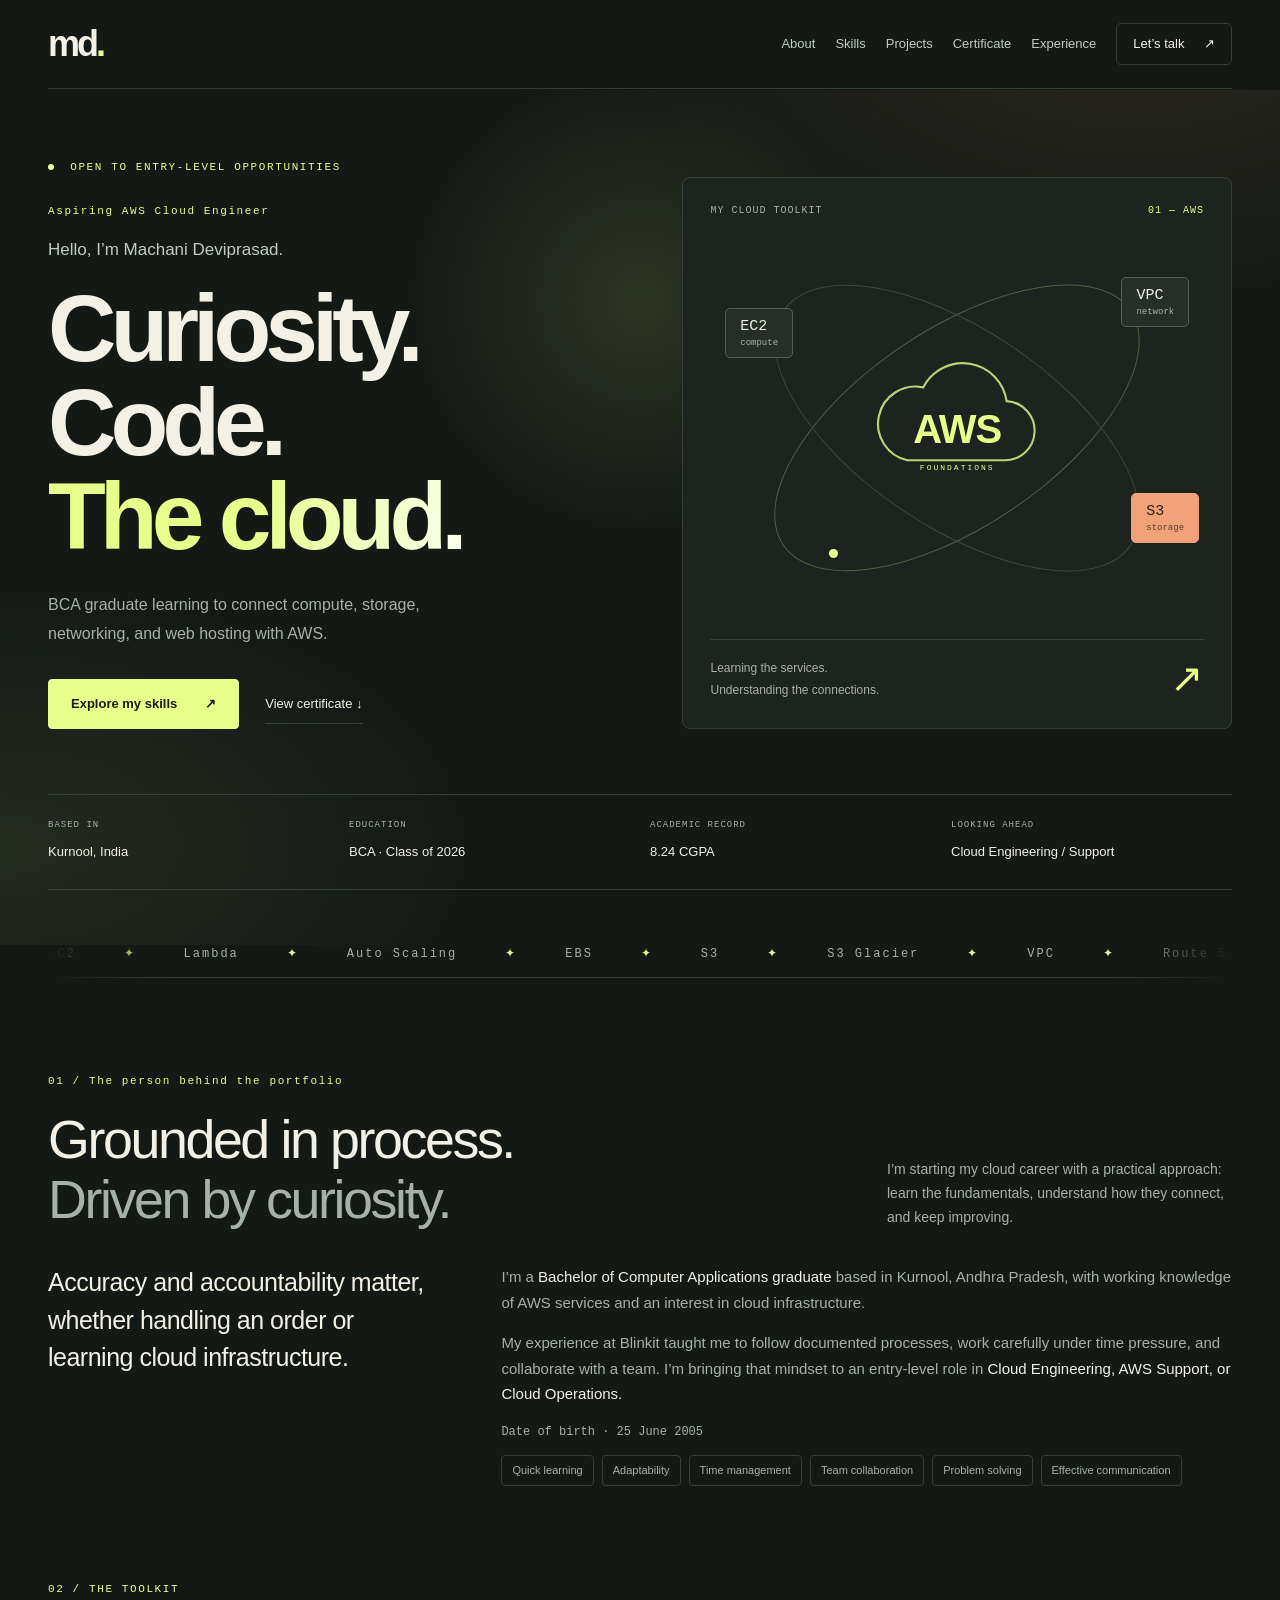
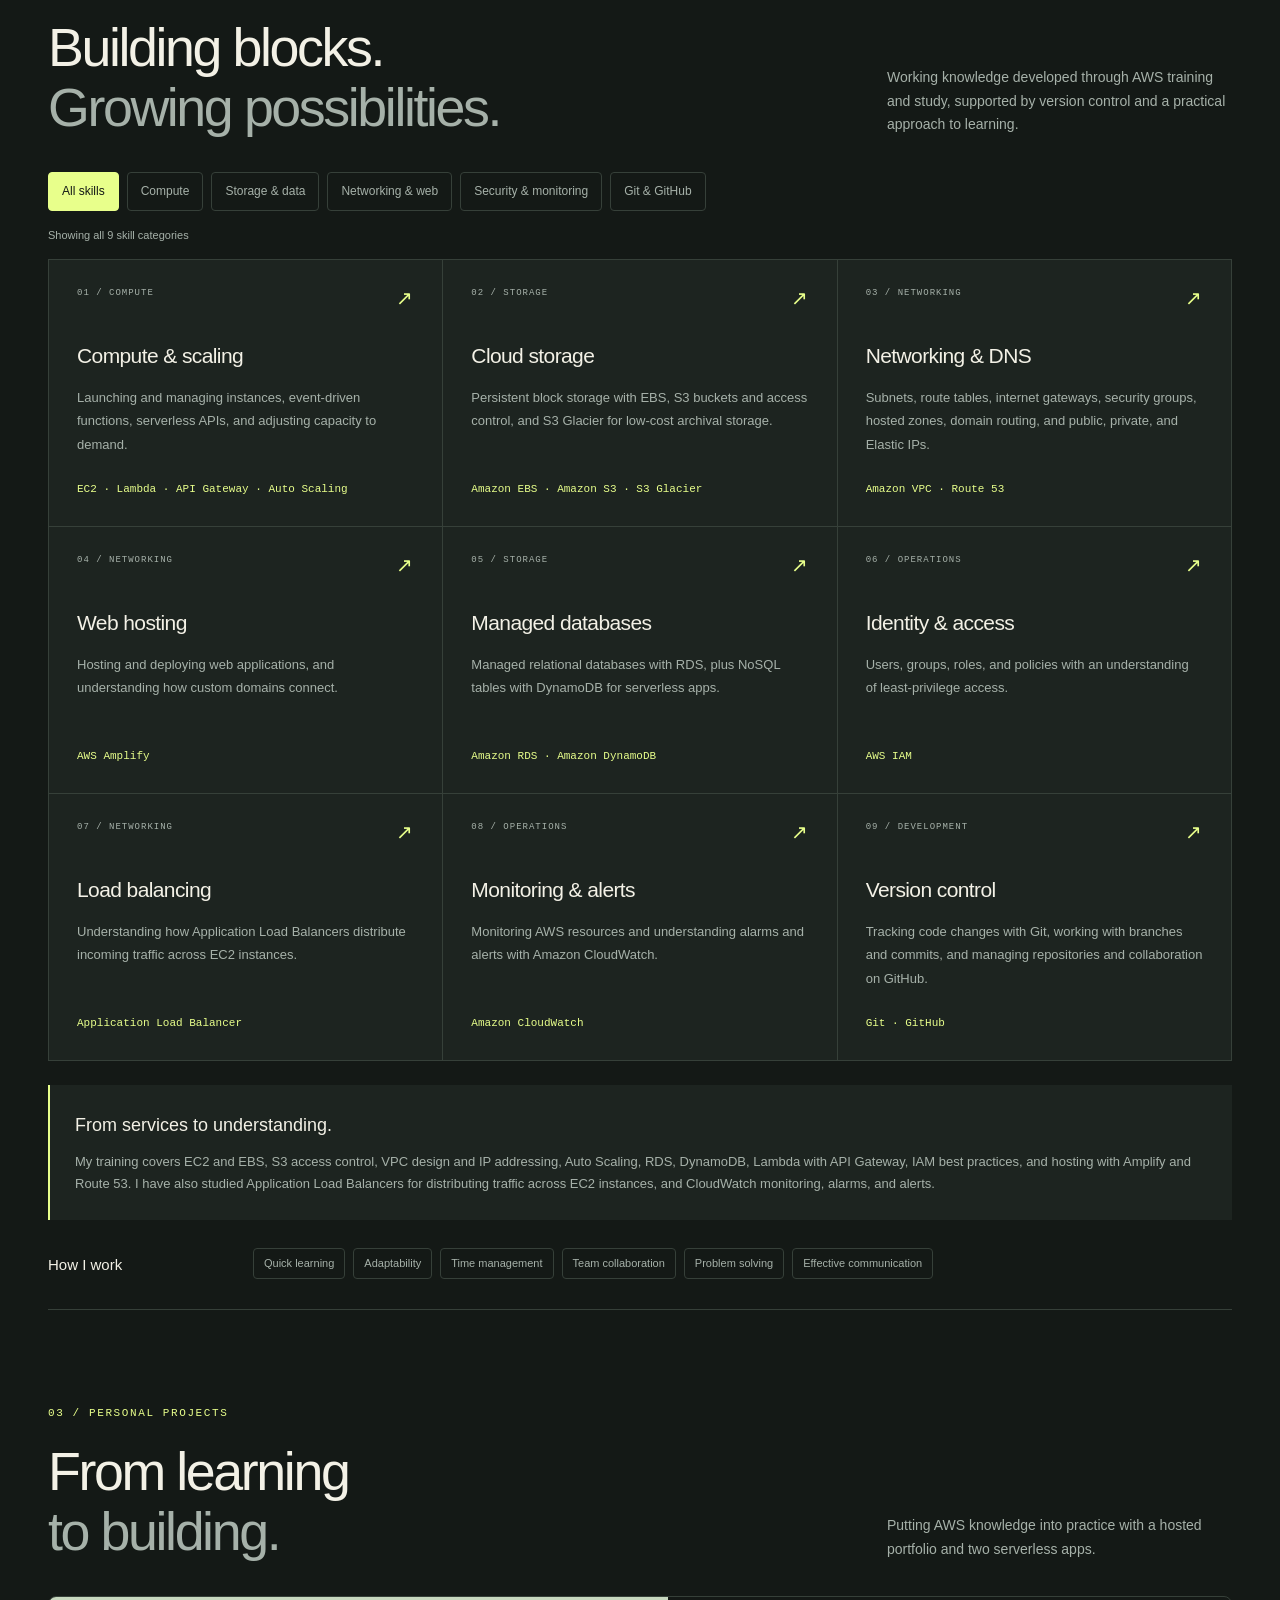
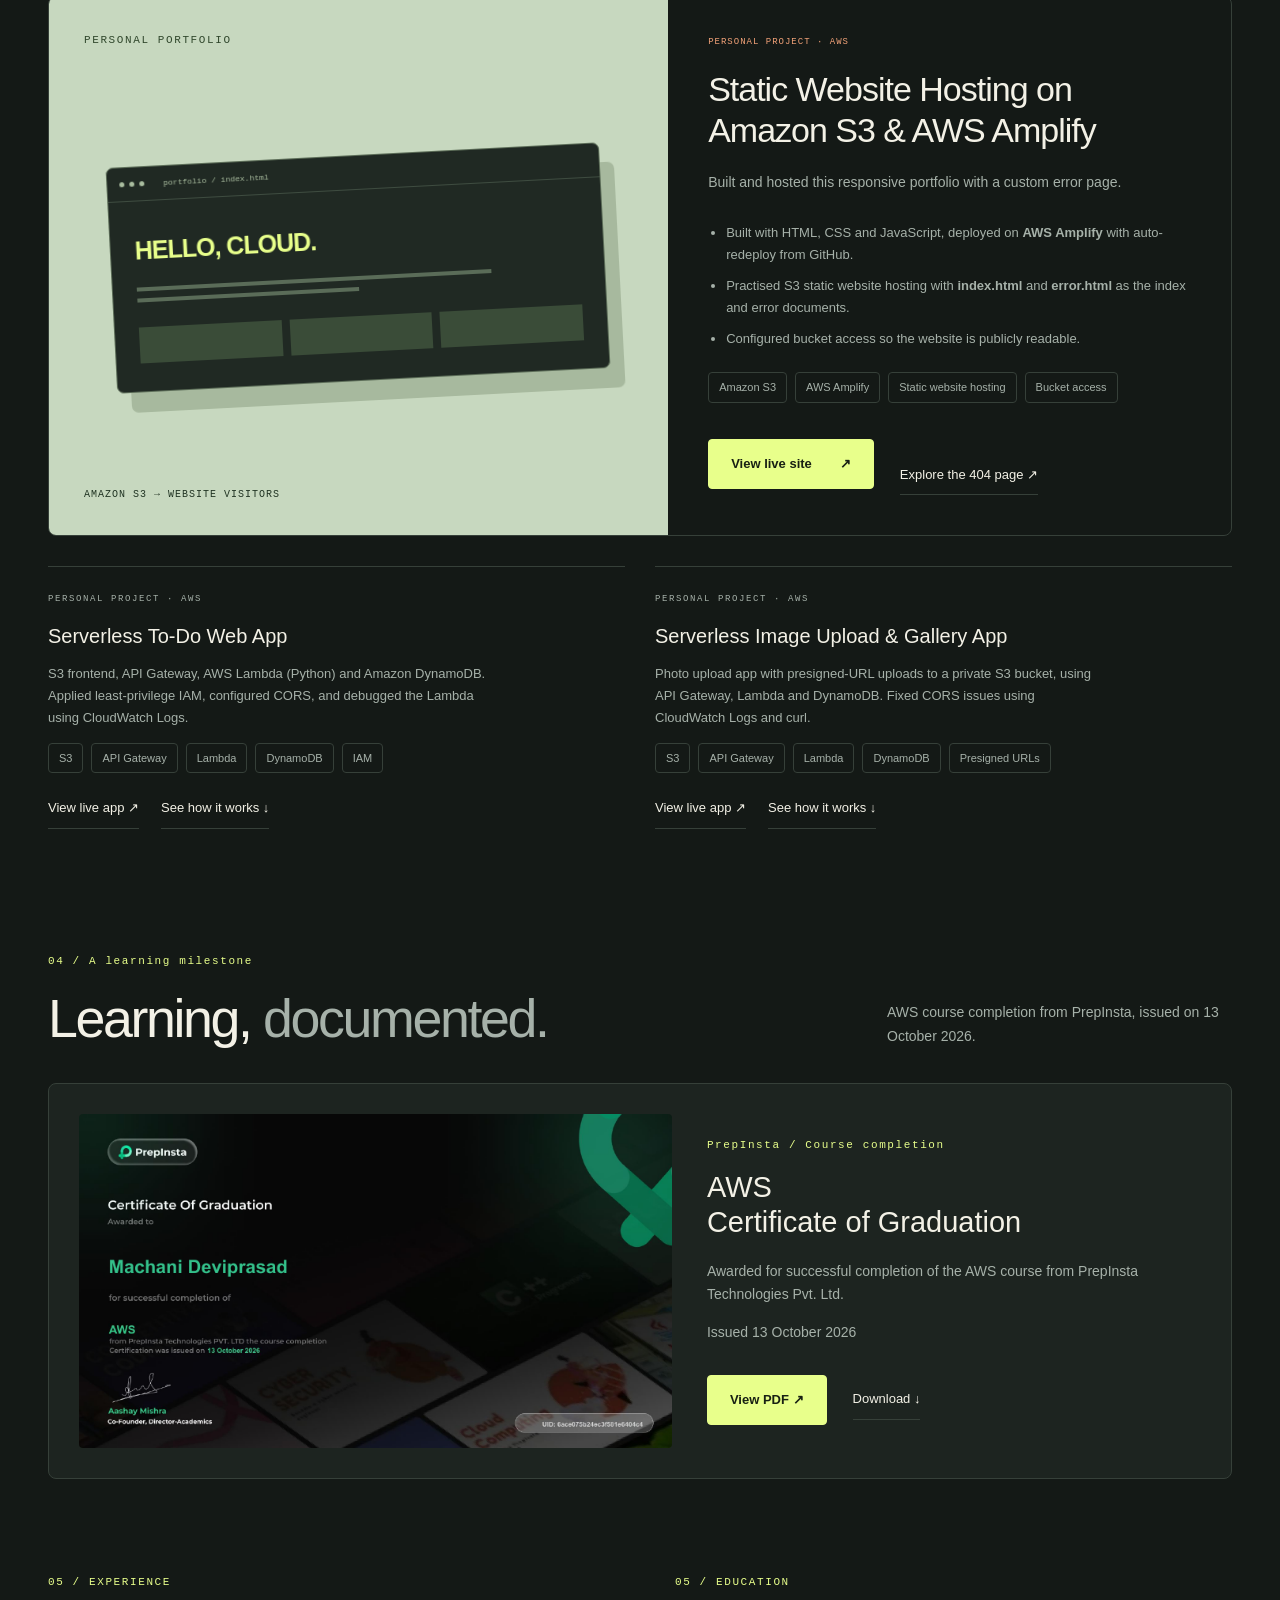
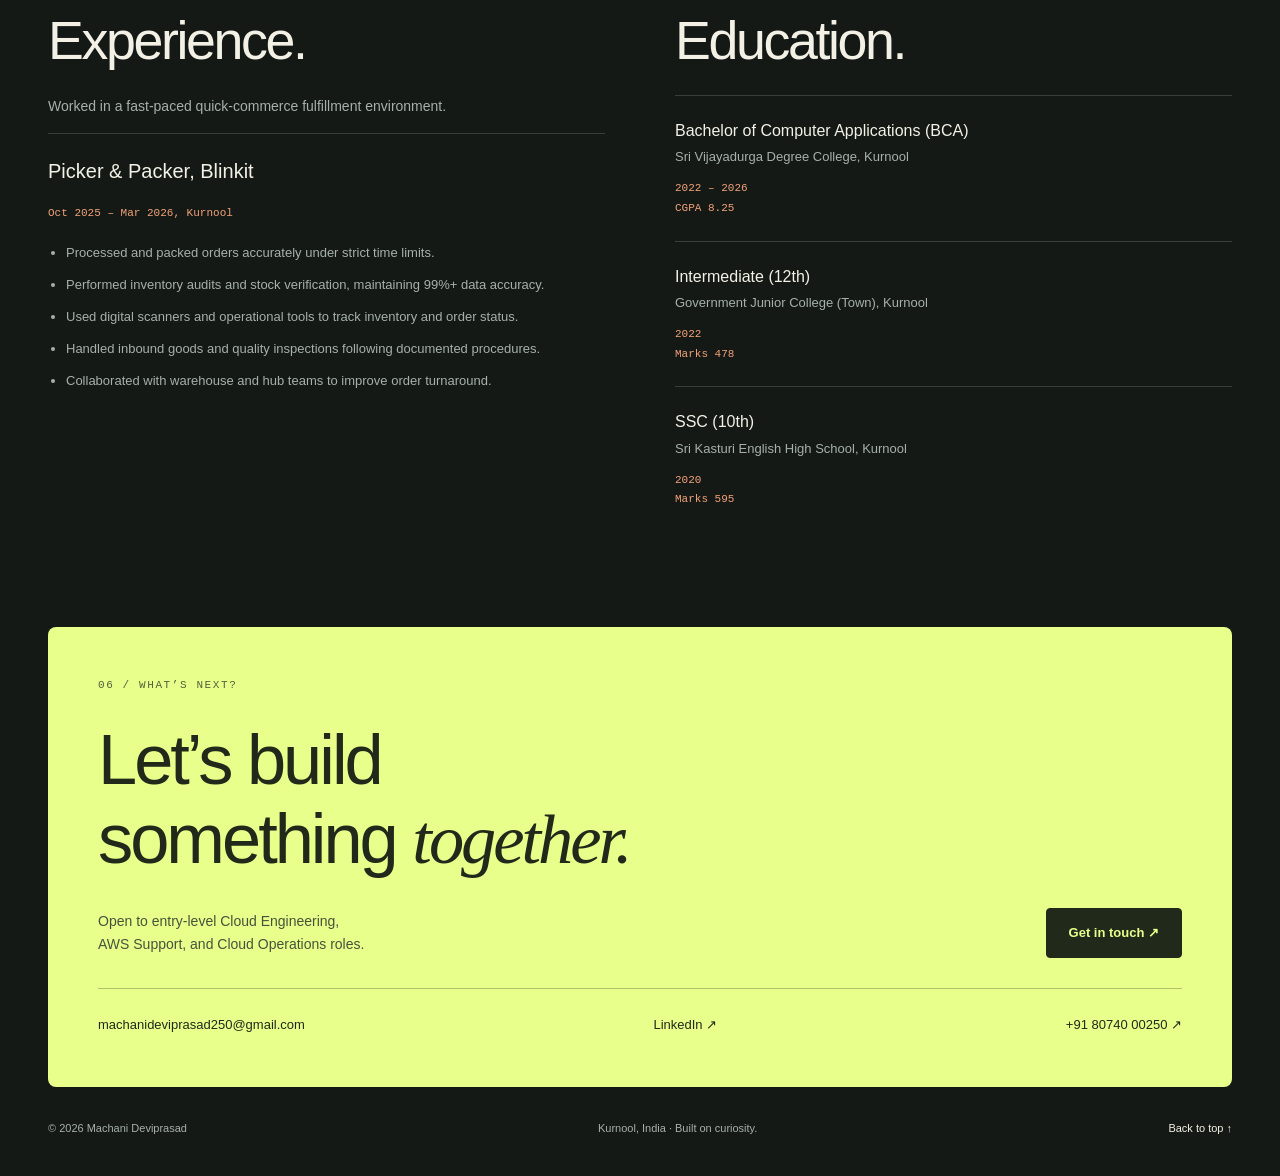
==== commit 8fd2c20c: "2 new projects created" ====
--- a/index.html
+++ b/index.html
@@ -1,4 +1,4 @@
-<!doctype html><html lang="en"><head><meta charset="utf-8"><meta name="viewport" content="width=device-width,initial-scale=1"><meta name="theme-color" content="#141916"><meta name="description" content="Machani Deviprasad — BCA graduate and aspiring AWS Cloud Engineer. Explore cloud skills, Git and GitHub, projects and experience."><title>Machani Deviprasad | Cloud Portfolio</title><link rel="stylesheet" href="style.css"></head><body><a class="skip" href="#main">Skip to content</a><header class="site-header"><a class="wordmark" href="index.html" aria-label="Machani Deviprasad home">md<span>.</span></a><nav aria-label="Main navigation"><a href="index.html#about">About</a><a href="index.html#skills">Skills</a><a href="index.html#projects">Projects</a><a href="index.html#certificate">Certificate</a><a href="index.html#experience">Experience</a><a class="nav-contact" href="index.html#contact">Let’s talk <span aria-hidden="true">↗</span></a></nav></header><main id="main"><section class="hero"><div class="hero-copy"><div class="eyebrow"><span class="status-dot"></span> OPEN TO ENTRY-LEVEL OPPORTUNITIES</div><p class="eyebrow hero-role">Aspiring AWS Cloud Engineer</p><p class="intro-name">Hello, I’m Machani Deviprasad.</p><h1>Curiosity.<br>Code.<br><span>The cloud.</span></h1><p class="hero-description">BCA graduate learning to connect compute, storage, networking, and web hosting with AWS.</p><div class="actions"><a class="button" href="#skills">Explore my skills <span>↗</span></a><a class="text-link" href="#certificate">View certificate ↓</a></div></div><div class="hero-art"><div class="art-caption"><span>MY CLOUD TOOLKIT</span><span>01 — AWS</span></div><div class="cloud-diagram" role="img" aria-label="Cloud foundations: compute, storage and networking connected to AWS"><div class="orbit orbit-one"></div><div class="orbit orbit-two"></div><div class="core"><svg viewBox="0 0 180 115" aria-hidden="true"><path d="M43 95h91a28 28 0 0 0 3-56 42 42 0 0 0-79-13A35 35 0 0 0 43 95Z" fill="none" stroke="currentColor" stroke-width="2"/></svg><strong>AWS</strong><small>FOUNDATIONS</small></div><span class="satellite sat-one">EC2 <i>compute</i></span><span class="satellite sat-two">S3 <i>storage</i></span><span class="satellite sat-three">VPC <i>network</i></span><span class="orbit-dot"></span></div><div class="art-footer"><span>Learning the services.<br>Understanding the connections.</span><span class="art-arrow">↗</span></div></div><div class="hero-meta"><div><span>BASED IN</span><strong>Kurnool, India</strong></div><div><span>EDUCATION</span><strong>BCA · Class of 2026</strong></div><div><span>ACADEMIC RECORD</span><strong>8.25 CGPA</strong></div><div><span>LOOKING AHEAD</span><strong>Cloud Engineering / Support</strong></div></div></section><section id="about" class="about-section"><div class="section-heading"><div><div class="eyebrow">01 / The person behind the portfolio</div><h2>Grounded in process.<br><em>Driven by curiosity.</em></h2></div><p>I’m starting my cloud career with a practical approach: learn the fundamentals, understand how they connect, and keep improving.</p></div><div class="about"><div class="about-quote">Accuracy and accountability matter, whether handling an order or learning cloud infrastructure.</div><div class="about-copy"><p>I’m a <strong>Bachelor of Computer Applications graduate</strong> based in Kurnool, Andhra Pradesh, with working knowledge of AWS services and an interest in cloud infrastructure.</p><p>My experience at Blinkit taught me to follow documented processes, work carefully under time pressure, and collaborate with a team. I’m bringing that mindset to an entry-level role in <strong>Cloud Engineering, AWS Support, or Cloud Operations.</strong></p><p class="profile-detail">Date of birth · <time datetime="2005-06-25">25 June 2005</time></p><div class="tags"><span class="tag">Quick learning</span><span class="tag">Adaptability</span><span class="tag">Time management</span><span class="tag">Team collaboration</span><span class="tag">Problem solving</span><span class="tag">Effective communication</span></div></div></div></section><section id="skills" class="skills-section"><div class="section-heading"><div><p class="eyebrow">02 / THE TOOLKIT</p><h2>Building blocks.<br><span>Growing possibilities.</span></h2></div><p>Working knowledge developed through AWS training and study, supported by version control and a practical approach to learning.</p></div><div class="filters" role="group" aria-label="Filter technical skills"><button type="button" data-filter="all" aria-pressed="true">All skills</button><button type="button" data-filter="compute" aria-pressed="false">Compute</button><button type="button" data-filter="storage" aria-pressed="false">Storage & data</button><button type="button" data-filter="networking" aria-pressed="false">Networking & web</button><button type="button" data-filter="operations" aria-pressed="false">Security & monitoring</button><button type="button" data-filter="development" aria-pressed="false">Git & GitHub</button></div><p class="filter-status" aria-live="polite" id="filter-status">Showing all 9 skill categories</p><div class="skills-grid"><article class="skill-card" data-category="compute"><div class="card-top"><span>01 / COMPUTE</span><span aria-hidden="true">↗</span></div><h3>Compute & scaling</h3><p>Launching and managing instances, event-driven functions, and adjusting capacity to demand.</p><div class="tool-list">EC2 · Lambda · Auto Scaling</div></article><article class="skill-card" data-category="storage"><div class="card-top"><span>02 / STORAGE</span><span aria-hidden="true">↗</span></div><h3>Cloud storage</h3><p>Persistent block storage with EBS, S3 buckets and access control, and S3 Glacier for low-cost archival storage.</p><div class="tool-list">Amazon EBS · Amazon S3 · S3 Glacier</div></article><article class="skill-card" data-category="networking"><div class="card-top"><span>03 / NETWORKING</span><span aria-hidden="true">↗</span></div><h3>Networking & DNS</h3><p>Subnets, route tables, internet gateways, security groups, hosted zones, domain routing, and public, private, and Elastic IPs.</p><div class="tool-list">Amazon VPC · Route 53</div></article><article class="skill-card" data-category="networking"><div class="card-top"><span>04 / NETWORKING</span><span aria-hidden="true">↗</span></div><h3>Web hosting</h3><p>Hosting and deploying web applications, and understanding how custom domains connect.</p><div class="tool-list">AWS Amplify</div></article><article class="skill-card" data-category="storage"><div class="card-top"><span>05 / STORAGE</span><span aria-hidden="true">↗</span></div><h3>Managed databases</h3><p>Foundations of managed relational databases within the AWS ecosystem.</p><div class="tool-list">Amazon RDS</div></article><article class="skill-card" data-category="operations"><div class="card-top"><span>06 / OPERATIONS</span><span aria-hidden="true">↗</span></div><h3>Identity & access</h3><p>Users, groups, roles, and policies with an understanding of least-privilege access.</p><div class="tool-list">AWS IAM</div></article><article class="skill-card" data-category="networking"><div class="card-top"><span>07 / NETWORKING</span><span aria-hidden="true">↗</span></div><h3>Load balancing</h3><p>Understanding how Application Load Balancers distribute incoming traffic across EC2 instances.</p><div class="tool-list">Application Load Balancer</div></article><article class="skill-card" data-category="operations"><div class="card-top"><span>08 / OPERATIONS</span><span aria-hidden="true">↗</span></div><h3>Monitoring & alerts</h3><p>Monitoring AWS resources and understanding alarms and alerts with Amazon CloudWatch.</p><div class="tool-list">Amazon CloudWatch</div></article><article class="skill-card" data-category="development"><div class="card-top"><span>09 / DEVELOPMENT</span><span aria-hidden="true">↗</span></div><h3>Version control</h3><p>Tracking code changes with Git, working with branches and commits, and managing repositories and collaboration on GitHub.</p><div class="tool-list">Git · GitHub</div></article></div><div class="training"><h3>From services to understanding.</h3><p>My training covers EC2 and EBS, S3 access control and S3 Glacier archival storage, VPC design and IP addressing, Auto Scaling, RDS, Lambda, IAM best practices, and hosting with Amplify and Route 53. I have also studied Application Load Balancers for distributing traffic across EC2 instances, and CloudWatch monitoring, alarms, and alerts.</p></div><div class="soft-skills"><h3>How I work</h3><div class="tags"><span>Quick learning</span><span>Adaptability</span><span>Time management</span><span>Team collaboration</span><span>Problem solving</span><span>Effective communication</span></div></div></section><section id="projects"><div class="section-heading"><div><p class="eyebrow">03 / PERSONAL PROJECT</p><h2>From learning<br><span>to building.</span></h2></div><p>Putting AWS storage and web-hosting knowledge into practice with a personal S3 website.</p></div><article class="featured-project"><div class="project-art"><span class="eyebrow">PERSONAL PORTFOLIO</span><div class="browser-art" aria-hidden="true"><div class="browser-bar"><i></i><i></i><i></i><span>portfolio / index.html</span></div><div class="browser-body"><span>HELLO, CLOUD.</span><div class="mock-line"></div><div class="mock-line short"></div><div class="mock-grid"><i></i><i></i><i></i></div></div></div><span class="project-stack">AMAZON S3 → WEBSITE VISITORS</span></div><div class="project-detail"><span class="project-status">PERSONAL PROJECT · AWS</span><h3>Static Website Hosting on Amazon S3</h3><p>Hosted my portfolio website on Amazon S3 with a main page and a custom error page.</p><ul><li>Enabled S3 static website hosting.</li><li>Configured <strong>index.html</strong> as the index document and <strong>error.html</strong> as the error document.</li><li>Configured bucket access so the website is publicly readable.</li></ul><div class="tags"><span class="tag">Amazon S3</span><span class="tag">Static website hosting</span><span class="tag">Bucket access</span></div><a class="text-link" href="error.html">Explore the 404 page ↗</a></div></article></section><section id="certificate" class="certificate-section"><div class="section-heading"><div><div class="eyebrow">04 / A learning milestone</div><h2>Learning, <em>documented.</em></h2></div><p>AWS course completion from PrepInsta, issued on 13 October 2026.</p></div><article class="certificate"><a href="certificate_AWS_Machani_Deviprasad.pdf" target="_blank" rel="noopener" aria-label="Open AWS course certificate PDF"><img src="certificate.png" width="1500" height="844" alt="PrepInsta AWS course Certificate of Graduation awarded to Machani Deviprasad on 13 October 2026" loading="lazy"></a><div><div class="eyebrow">PrepInsta / Course completion</div><h3>AWS<br>Certificate of Graduation</h3><p>Awarded for successful completion of the AWS course from PrepInsta Technologies Pvt. Ltd.</p><p>Issued <time datetime="2026-10-13">13 October 2026</time></p><div class="actions"><a class="button" href="certificate_AWS_Machani_Deviprasad.pdf" target="_blank" rel="noopener">View PDF ↗</a><a class="text-link" href="certificate_AWS_Machani_Deviprasad.pdf" download>Download ↓</a></div></div></article></section><div class="journey"><section id="experience" aria-labelledby="experience-title">
+<!doctype html><html lang="en"><head><meta charset="utf-8"><meta name="viewport" content="width=device-width,initial-scale=1"><meta name="theme-color" content="#141916"><meta name="description" content="Machani Deviprasad — BCA graduate and aspiring AWS Cloud Engineer. Explore cloud skills, Git and GitHub, projects and experience."><title>Machani Deviprasad | Cloud Portfolio</title><link rel="stylesheet" href="style.css"></head><body><a class="skip" href="#main">Skip to content</a><header class="site-header"><a class="wordmark" href="index.html" aria-label="Machani Deviprasad home">md<span>.</span></a><nav aria-label="Main navigation"><a href="index.html#about">About</a><a href="index.html#skills">Skills</a><a href="index.html#projects">Projects</a><a href="index.html#certificate">Certificate</a><a href="index.html#experience">Experience</a><a class="nav-contact" href="index.html#contact">Let’s talk <span aria-hidden="true">↗</span></a></nav></header><main id="main"><section class="hero"><div class="hero-copy"><div class="eyebrow"><span class="status-dot"></span> OPEN TO ENTRY-LEVEL OPPORTUNITIES</div><p class="eyebrow hero-role">Aspiring AWS Cloud Engineer</p><p class="intro-name">Hello, I’m Machani Deviprasad.</p><h1>Curiosity.<br>Code.<br><span>The cloud.</span></h1><p class="hero-description">BCA graduate learning to connect compute, storage, networking, and web hosting with AWS.</p><div class="actions"><a class="button" href="#skills">Explore my skills <span>↗</span></a><a class="text-link" href="#certificate">View certificate ↓</a></div></div><div class="hero-art"><div class="art-caption"><span>MY CLOUD TOOLKIT</span><span>01 — AWS</span></div><div class="cloud-diagram" role="img" aria-label="Cloud foundations: compute, storage and networking connected to AWS"><div class="orbit orbit-one"></div><div class="orbit orbit-two"></div><div class="core"><svg viewBox="0 0 180 115" aria-hidden="true"><path d="M43 95h91a28 28 0 0 0 3-56 42 42 0 0 0-79-13A35 35 0 0 0 43 95Z" fill="none" stroke="currentColor" stroke-width="2"/></svg><strong>AWS</strong><small>FOUNDATIONS</small></div><span class="satellite sat-one">EC2 <i>compute</i></span><span class="satellite sat-two">S3 <i>storage</i></span><span class="satellite sat-three">VPC <i>network</i></span><span class="orbit-dot"></span></div><div class="art-footer"><span>Learning the services.<br>Understanding the connections.</span><span class="art-arrow">↗</span></div></div><div class="hero-meta"><div><span>BASED IN</span><strong>Kurnool, India</strong></div><div><span>EDUCATION</span><strong>BCA · Class of 2026</strong></div><div><span>ACADEMIC RECORD</span><strong>8.25 CGPA</strong></div><div><span>LOOKING AHEAD</span><strong>Cloud Engineering / Support</strong></div></div></section><section id="about" class="about-section"><div class="section-heading"><div><div class="eyebrow">01 / The person behind the portfolio</div><h2>Grounded in process.<br><em>Driven by curiosity.</em></h2></div><p>I’m starting my cloud career with a practical approach: learn the fundamentals, understand how they connect, and keep improving.</p></div><div class="about"><div class="about-quote">Accuracy and accountability matter, whether handling an order or learning cloud infrastructure.</div><div class="about-copy"><p>I’m a <strong>Bachelor of Computer Applications graduate</strong> based in Kurnool, Andhra Pradesh, with working knowledge of AWS services and an interest in cloud infrastructure.</p><p>My experience at Blinkit taught me to follow documented processes, work carefully under time pressure, and collaborate with a team. I’m bringing that mindset to an entry-level role in <strong>Cloud Engineering, AWS Support, or Cloud Operations.</strong></p><p class="profile-detail">Date of birth · <time datetime="2005-06-25">25 June 2005</time></p><div class="tags"><span class="tag">Quick learning</span><span class="tag">Adaptability</span><span class="tag">Time management</span><span class="tag">Team collaboration</span><span class="tag">Problem solving</span><span class="tag">Effective communication</span></div></div></div></section><section id="skills" class="skills-section"><div class="section-heading"><div><p class="eyebrow">02 / THE TOOLKIT</p><h2>Building blocks.<br><span>Growing possibilities.</span></h2></div><p>Working knowledge developed through AWS training and study, supported by version control and a practical approach to learning.</p></div><div class="filters" role="group" aria-label="Filter technical skills"><button type="button" data-filter="all" aria-pressed="true">All skills</button><button type="button" data-filter="compute" aria-pressed="false">Compute</button><button type="button" data-filter="storage" aria-pressed="false">Storage & data</button><button type="button" data-filter="networking" aria-pressed="false">Networking & web</button><button type="button" data-filter="operations" aria-pressed="false">Security & monitoring</button><button type="button" data-filter="development" aria-pressed="false">Git & GitHub</button></div><p class="filter-status" aria-live="polite" id="filter-status">Showing all 9 skill categories</p><div class="skills-grid"><article class="skill-card" data-category="compute"><div class="card-top"><span>01 / COMPUTE</span><span aria-hidden="true">↗</span></div><h3>Compute & scaling</h3><p>Launching and managing instances, event-driven functions, serverless APIs, and adjusting capacity to demand.</p><div class="tool-list">EC2 · Lambda · API Gateway · Auto Scaling</div></article><article class="skill-card" data-category="storage"><div class="card-top"><span>02 / STORAGE</span><span aria-hidden="true">↗</span></div><h3>Cloud storage</h3><p>Persistent block storage with EBS, S3 buckets and access control, and S3 Glacier for low-cost archival storage.</p><div class="tool-list">Amazon EBS · Amazon S3 · S3 Glacier</div></article><article class="skill-card" data-category="networking"><div class="card-top"><span>03 / NETWORKING</span><span aria-hidden="true">↗</span></div><h3>Networking & DNS</h3><p>Subnets, route tables, internet gateways, security groups, hosted zones, domain routing, and public, private, and Elastic IPs.</p><div class="tool-list">Amazon VPC · Route 53</div></article><article class="skill-card" data-category="networking"><div class="card-top"><span>04 / NETWORKING</span><span aria-hidden="true">↗</span></div><h3>Web hosting</h3><p>Hosting and deploying web applications, and understanding how custom domains connect.</p><div class="tool-list">AWS Amplify</div></article><article class="skill-card" data-category="storage"><div class="card-top"><span>05 / STORAGE</span><span aria-hidden="true">↗</span></div><h3>Managed databases</h3><p>Managed relational databases with RDS, plus NoSQL tables with DynamoDB for serverless apps.</p><div class="tool-list">Amazon RDS · Amazon DynamoDB</div></article><article class="skill-card" data-category="operations"><div class="card-top"><span>06 / OPERATIONS</span><span aria-hidden="true">↗</span></div><h3>Identity & access</h3><p>Users, groups, roles, and policies with an understanding of least-privilege access.</p><div class="tool-list">AWS IAM</div></article><article class="skill-card" data-category="networking"><div class="card-top"><span>07 / NETWORKING</span><span aria-hidden="true">↗</span></div><h3>Load balancing</h3><p>Understanding how Application Load Balancers distribute incoming traffic across EC2 instances.</p><div class="tool-list">Application Load Balancer</div></article><article class="skill-card" data-category="operations"><div class="card-top"><span>08 / OPERATIONS</span><span aria-hidden="true">↗</span></div><h3>Monitoring & alerts</h3><p>Monitoring AWS resources and understanding alarms and alerts with Amazon CloudWatch.</p><div class="tool-list">Amazon CloudWatch</div></article><article class="skill-card" data-category="development"><div class="card-top"><span>09 / DEVELOPMENT</span><span aria-hidden="true">↗</span></div><h3>Version control</h3><p>Tracking code changes with Git, working with branches and commits, and managing repositories and collaboration on GitHub.</p><div class="tool-list">Git · GitHub</div></article></div><div class="training"><h3>From services to understanding.</h3><p>My training covers EC2 and EBS, S3 access control, VPC design and IP addressing, Auto Scaling, RDS, DynamoDB, Lambda with API Gateway, IAM best practices, and hosting with Amplify and Route 53. I have also studied Application Load Balancers for distributing traffic across EC2 instances, and CloudWatch monitoring, alarms, and alerts.</p></div><div class="soft-skills"><h3>How I work</h3><div class="tags"><span>Quick learning</span><span>Adaptability</span><span>Time management</span><span>Team collaboration</span><span>Problem solving</span><span>Effective communication</span></div></div></section><section id="projects"><div class="section-heading"><div><p class="eyebrow">03 / PERSONAL PROJECTS</p><h2>From learning<br><span>to building.</span></h2></div><p>Putting AWS knowledge into practice with a hosted portfolio and two serverless apps.</p></div><article class="featured-project"><div class="project-art"><span class="eyebrow">PERSONAL PORTFOLIO</span><div class="browser-art" aria-hidden="true"><div class="browser-bar"><i></i><i></i><i></i><span>portfolio / index.html</span></div><div class="browser-body"><span>HELLO, CLOUD.</span><div class="mock-line"></div><div class="mock-line short"></div><div class="mock-grid"><i></i><i></i><i></i></div></div></div><span class="project-stack">AMAZON S3 → WEBSITE VISITORS</span></div><div class="project-detail"><span class="project-status">PERSONAL PROJECT · AWS</span><h3>Static Website Hosting on Amazon S3 &amp; AWS Amplify</h3><p>Built and hosted this responsive portfolio with a custom error page.</p><ul><li>Built with HTML, CSS and JavaScript, deployed on <strong>AWS Amplify</strong> with auto-redeploy from GitHub.</li><li>Practised S3 static website hosting with <strong>index.html</strong> and <strong>error.html</strong> as the index and error documents.</li><li>Configured bucket access so the website is publicly readable.</li></ul><div class="tags"><span class="tag">Amazon S3</span><span class="tag">AWS Amplify</span><span class="tag">Static website hosting</span><span class="tag">Bucket access</span></div><div class="actions"><a class="button" href="https://staging.d1k8f7xlshiopg.amplifyapp.com/" target="_blank" rel="noopener">View live site <span>↗</span></a><a class="text-link" href="error.html">Explore the 404 page ↗</a></div></div></article><div class="roadmap"><article><p class="eyebrow">PERSONAL PROJECT · AWS</p><h3>Serverless To-Do Web App</h3><p>S3 frontend, API Gateway, AWS Lambda (Python) and Amazon DynamoDB. Applied least-privilege IAM, configured CORS, and debugged the Lambda using CloudWatch Logs.</p><div class="tags" style="margin-top:14px"><span>S3</span><span>API Gateway</span><span>Lambda</span><span>DynamoDB</span><span>IAM</span></div><a class="text-link" href="http://deviprasad-todo-app-2026.s3-website.ap-south-1.amazonaws.com" target="_blank" rel="noopener" style="display:inline-block;margin:16px 22px 0 0">View live app ↗</a><a class="text-link arch-toggle" href="#architecture" aria-expanded="false" aria-controls="architecture" style="display:inline-block;margin-top:16px">See how it works ↓</a></article><article><p class="eyebrow">PERSONAL PROJECT · AWS</p><h3>Serverless Image Upload &amp; Gallery App</h3><p>Photo upload app with presigned-URL uploads to a private S3 bucket, using API Gateway, Lambda and DynamoDB. Fixed CORS issues using CloudWatch Logs and curl.</p><div class="tags" style="margin-top:14px"><span>S3</span><span>API Gateway</span><span>Lambda</span><span>DynamoDB</span><span>Presigned URLs</span></div><a class="text-link" href="http://myapp-frontend-1246.s3-website.ap-south-1.amazonaws.com" target="_blank" rel="noopener" style="display:inline-block;margin:16px 22px 0 0">View live app ↗</a><a class="text-link arch-toggle" href="#architecture-image" aria-expanded="false" aria-controls="architecture-image" style="display:inline-block;margin-top:16px">See how it works ↓</a></article></div><div class="arch" id="architecture" data-cycle="9" data-map='[["e1", "n-user", "n-s3"], ["e2", "n-user", "n-api"], ["e3", "n-api", "n-lambda", "e-iam", "n-iam"], ["e4", "n-lambda", "n-ddb", "e-logs", "n-logs"]]'><div class="arch-inner"><div class="arch-head"><p class="eyebrow">HOW IT WORKS</p><h3>Serverless To-Do App on AWS</h3><p>Follow one request through the architecture. Select a step to jump to it. CloudFront is the planned next step.</p></div><div class="arch-body"><div class="arch-scroll"><svg viewBox="0 0 1000 490" role="img" aria-label="Architecture: browser loads the page from S3, calls API Gateway, which invokes Lambda, which reads and writes DynamoDB and logs to CloudWatch"><defs><marker id="ah" viewBox="0 0 10 10" refX="8" refY="5" markerWidth="7" markerHeight="7" orient="auto"><path d="M0 0L10 5L0 10z" fill="#5d6b62"/></marker><marker id="aho" viewBox="0 0 10 10" refX="8" refY="5" markerWidth="7" markerHeight="7" orient="auto"><path d="M0 0L10 5L0 10z" fill="#e8ff8b"/></marker></defs><rect class="cloud" x="225" y="10" width="765" height="470" rx="10"/><text class="cl" x="245" y="34">AWS CLOUD · ap-south-1 (MUMBAI)</text><path class="e" id="e1" d="M170 225 L260 125"/><path class="e" id="e2" d="M170 255 L260 255"/><path class="e" id="e3" d="M430 255 L540 255"/><path class="e" id="e4" d="M710 255 L800 255"/><path class="e" id="e-logs" d="M580 300 L520 380"/><path class="e" id="e-iam" d="M750 380 L680 300"/><path class="e plan" d="M560 100 L430 100"/><g class="n" id="n-user" style="--c:#a6b1a9"><rect x="20" y="210" width="150" height="90" rx="12"/><text class="t" x="95" y="246">User / Browser</text><text class="s" x="95" y="268">HTML + JavaScript</text></g><g class="n" id="n-s3" style="--c:#7bc96f"><rect x="260" y="55" width="170" height="90" rx="12"/><text class="t" x="345" y="91">Amazon S3</text><text class="s" x="345" y="113">Static website hosting</text><text class="s" x="345" y="131">(index.html)</text></g><g class="n plan" id="n-cf" style="--c:#8a968f"><rect x="560" y="55" width="170" height="90" rx="12"/><text class="t" x="645" y="91">CloudFront</text><text class="s" x="645" y="113">HTTPS + private bucket</text><text class="s" x="645" y="131">(planned next step)</text></g><g class="n" id="n-api" style="--c:#e0558f"><rect x="260" y="210" width="170" height="90" rx="12"/><text class="t" x="345" y="246">API Gateway</text><text class="s" x="345" y="268">HTTP API</text><text class="s" x="345" y="286">/todos routes (CRUD)</text></g><g class="n" id="n-lambda" style="--c:#f2a278"><rect x="540" y="210" width="170" height="90" rx="12"/><text class="t" x="625" y="246">AWS Lambda</text><text class="s" x="625" y="268">Python 3.12</text><text class="s" x="625" y="286">todo-handler</text></g><g class="n" id="n-ddb" style="--c:#7f93ff"><rect x="800" y="210" width="170" height="90" rx="12"/><text class="t" x="885" y="246">DynamoDB</text><text class="s" x="885" y="268">Todos table</text><text class="s" x="885" y="286">(on-demand)</text></g><g class="n" id="n-logs" style="--c:#e0558f"><rect x="400" y="380" width="180" height="80" rx="12"/><text class="t" x="490" y="412">CloudWatch Logs</text><text class="s" x="490" y="434">Debugging &amp; monitoring</text></g><g class="n" id="n-iam" style="--c:#ef6a78"><rect x="690" y="380" width="180" height="80" rx="12"/><text class="t" x="780" y="410">IAM Role</text><text class="s" x="780" y="432">Least-privilege policy</text><text class="s" x="780" y="450">(Todos table only)</text></g><text class="lb" x="208" y="150" text-anchor="end">① Load page (HTTP)</text><text class="lb" x="215" y="278" text-anchor="middle">② fetch()</text><text class="lb" x="215" y="294" text-anchor="middle">JSON · HTTPS</text><text class="lb" x="485" y="242" text-anchor="middle">③ invoke</text><text class="lb" x="755" y="242" text-anchor="middle">④ read / write</text><text class="lb" x="525" y="345" text-anchor="end">logs</text><text class="lb" x="722" y="345" text-anchor="start">execution role</text><text class="lb" x="495" y="88" text-anchor="middle">planned</text><circle class="pkt" r="6" opacity="0"><animateMotion dur="9s" repeatCount="indefinite" path="M170 225 L260 125" keyPoints="0;0;1;1" keyTimes="0;0.020;0.210;1" calcMode="spline" keySplines="0 0 1 1;.45 0 .25 1;0 0 1 1"/><animate attributeName="opacity" dur="9s" repeatCount="indefinite" keyTimes="0;0.020;0.035;0.195;0.210;1" values="0;0;1;1;0;0"/></circle><circle class="pkt" r="6" opacity="0"><animateMotion dur="9s" repeatCount="indefinite" path="M170 255 L260 255" keyPoints="0;0;1;1" keyTimes="0;0.270;0.460;1" calcMode="spline" keySplines="0 0 1 1;.45 0 .25 1;0 0 1 1"/><animate attributeName="opacity" dur="9s" repeatCount="indefinite" keyTimes="0;0.270;0.285;0.445;0.460;1" values="0;0;1;1;0;0"/></circle><circle class="pkt" r="6" opacity="0"><animateMotion dur="9s" repeatCount="indefinite" path="M430 255 L540 255" keyPoints="0;0;1;1" keyTimes="0;0.520;0.710;1" calcMode="spline" keySplines="0 0 1 1;.45 0 .25 1;0 0 1 1"/><animate attributeName="opacity" dur="9s" repeatCount="indefinite" keyTimes="0;0.520;0.535;0.695;0.710;1" values="0;0;1;1;0;0"/></circle><circle class="pkt" r="6" opacity="0"><animateMotion dur="9s" repeatCount="indefinite" path="M750 380 L680 300" keyPoints="0;0;1;1" keyTimes="0;0.520;0.710;1" calcMode="spline" keySplines="0 0 1 1;.45 0 .25 1;0 0 1 1"/><animate attributeName="opacity" dur="9s" repeatCount="indefinite" keyTimes="0;0.520;0.535;0.695;0.710;1" values="0;0;1;1;0;0"/></circle><circle class="pkt" r="6" opacity="0"><animateMotion dur="9s" repeatCount="indefinite" path="M710 255 L800 255" keyPoints="0;0;1;1" keyTimes="0;0.770;0.960;1" calcMode="spline" keySplines="0 0 1 1;.45 0 .25 1;0 0 1 1"/><animate attributeName="opacity" dur="9s" repeatCount="indefinite" keyTimes="0;0.770;0.785;0.945;0.960;1" values="0;0;1;1;0;0"/></circle><circle class="pkt" r="6" opacity="0"><animateMotion dur="9s" repeatCount="indefinite" path="M580 300 L520 380" keyPoints="0;0;1;1" keyTimes="0;0.770;0.960;1" calcMode="spline" keySplines="0 0 1 1;.45 0 .25 1;0 0 1 1"/><animate attributeName="opacity" dur="9s" repeatCount="indefinite" keyTimes="0;0.770;0.785;0.945;0.960;1" values="0;0;1;1;0;0"/></circle></svg></div><ol class="arch-steps"><li tabindex="0" role="button"><b>Load the page</b><span>The browser requests index.html from the S3 static website.</span></li><li tabindex="0" role="button"><b>Call the API</b><span>JavaScript fetch() sends JSON over HTTPS to the API Gateway /todos routes.</span></li><li tabindex="0" role="button"><b>Invoke Lambda</b><span>API Gateway triggers the Python todo-handler, running under a least-privilege IAM role.</span></li><li tabindex="0" role="button"><b>Read / write data</b><span>Lambda reads and writes the Todos table in DynamoDB and logs to CloudWatch for debugging.</span></li></ol></div><button class="text-link arch-close" type="button">Hide diagram ↑</button></div></div><div class="arch" id="architecture-image" data-cycle="10" data-map='[["im-e1", "im-n-user", "im-n-fe"], ["im-e2", "im-n-user", "im-n-api"], ["im-e3", "im-n-api", "im-n-lambda", "im-e-iam", "im-n-iam"], ["im-e-up", "im-n-user", "im-n-imgs"], ["im-e4", "im-n-lambda", "im-n-ddb", "im-e5", "im-n-imgs"]]'><div class="arch-inner"><div class="arch-head"><p class="eyebrow">HOW IT WORKS</p><h3>Serverless Image Upload &amp; Gallery App on AWS</h3><p>Follow one image upload through the architecture. Select a step to jump to it.</p></div><div class="arch-body"><div class="arch-scroll"><svg viewBox="0 0 1000 515" role="img" aria-label="Architecture: browser loads the page from S3, requests a presigned URL through API Gateway and Lambda, uploads straight to the S3 images bucket, and Lambda reads and writes DynamoDB"><defs><marker id="ah2" viewBox="0 0 10 10" refX="8" refY="5" markerWidth="7" markerHeight="7" orient="auto"><path d="M0 0L10 5L0 10z" fill="#5d6b62"/></marker><marker id="aho2" viewBox="0 0 10 10" refX="8" refY="5" markerWidth="7" markerHeight="7" orient="auto"><path d="M0 0L10 5L0 10z" fill="#e8ff8b"/></marker></defs><rect class="cloud" x="225" y="10" width="765" height="490" rx="10"/><text class="cl" x="245" y="34">AWS CLOUD · ap-south-1 (MUMBAI)</text><path class="e" id="im-e1" d="M170 215 L260 120"/><path class="e" id="im-e2" d="M170 255 L260 255"/><path class="e" id="im-e3" d="M430 260 L520 260"/><path class="e" id="im-e4" d="M710 260 L800 260"/><path class="e" id="im-e5" d="M545 305 L430 410"/><path class="e" id="im-e-up" d="M110 300 L260 430"/><path class="e" id="im-e-iam" d="M690 390 L665 305"/><g class="n" id="im-n-user" style="--c:#a6b1a9"><rect x="20" y="200" width="150" height="100" rx="12"/><text class="t" x="95" y="240">User / Browser</text><text class="s" x="95" y="262">Web · Mobile · Tablet</text></g><g class="n" id="im-n-fe" style="--c:#7bc96f"><rect x="260" y="55" width="190" height="90" rx="12"/><text class="t" x="355" y="91">S3 Frontend</text><text class="s" x="355" y="113">myapp-frontend-1246</text><text class="s" x="355" y="131">(static website hosting)</text></g><g class="n" id="im-n-api" style="--c:#e0558f"><rect x="260" y="215" width="170" height="90" rx="12"/><text class="t" x="345" y="251">API Gateway</text><text class="s" x="345" y="273">HTTP API</text><text class="s" x="345" y="291">/upload-url · /images</text></g><g class="n" id="im-n-lambda" style="--c:#f2a278"><rect x="520" y="215" width="190" height="90" rx="12"/><text class="t" x="615" y="251">AWS Lambda</text><text class="s" x="615" y="273">getUploadUrl · listImages</text><text class="s" x="615" y="291">deleteImage</text></g><g class="n" id="im-n-ddb" style="--c:#7f93ff"><rect x="800" y="215" width="170" height="90" rx="12"/><text class="t" x="885" y="251">DynamoDB</text><text class="s" x="885" y="273">Table: images</text><text class="s" x="885" y="291">(key: imageId)</text></g><g class="n" id="im-n-imgs" style="--c:#7bc96f"><rect x="260" y="390" width="170" height="90" rx="12"/><text class="t" x="345" y="426">S3 Images</text><text class="s" x="345" y="448">myapp-images-1246</text><text class="s" x="345" y="466">(CORS enabled)</text></g><g class="n" id="im-n-iam" style="--c:#ef6a78"><rect x="600" y="390" width="190" height="80" rx="12"/><text class="t" x="695" y="420">IAM Role</text><text class="s" x="695" y="442">image-upload-lambda-role</text><text class="s" x="695" y="460">S3 + DynamoDB access</text></g><text class="lb" x="208" y="150" text-anchor="end">① Load page (HTTP)</text><text class="lb" x="215" y="278" text-anchor="middle">② fetch()</text><text class="lb" x="215" y="294" text-anchor="middle">JSON · HTTPS</text><text class="lb" x="475" y="248" text-anchor="middle">③ invoke</text><text class="lb" x="170" y="362" text-anchor="end">④ presigned upload</text><text class="lb" x="755" y="248" text-anchor="middle">⑤ read / write</text><text class="lb" x="508" y="366" text-anchor="start">list / delete</text><text class="lb" x="694" y="345" text-anchor="start">permissions</text><circle class="pkt" r="6" opacity="0"><animateMotion dur="10s" repeatCount="indefinite" path="M170 215 L260 120" keyPoints="0;0;1;1" keyTimes="0;0.015;0.170;1" calcMode="spline" keySplines="0 0 1 1;.45 0 .25 1;0 0 1 1"/><animate attributeName="opacity" dur="10s" repeatCount="indefinite" keyTimes="0;0.015;0.030;0.155;0.170;1" values="0;0;1;1;0;0"/></circle><circle class="pkt" r="6" opacity="0"><animateMotion dur="10s" repeatCount="indefinite" path="M170 255 L260 255" keyPoints="0;0;1;1" keyTimes="0;0.215;0.370;1" calcMode="spline" keySplines="0 0 1 1;.45 0 .25 1;0 0 1 1"/><animate attributeName="opacity" dur="10s" repeatCount="indefinite" keyTimes="0;0.215;0.230;0.355;0.370;1" values="0;0;1;1;0;0"/></circle><circle class="pkt" r="6" opacity="0"><animateMotion dur="10s" repeatCount="indefinite" path="M430 260 L520 260" keyPoints="0;0;1;1" keyTimes="0;0.415;0.570;1" calcMode="spline" keySplines="0 0 1 1;.45 0 .25 1;0 0 1 1"/><animate attributeName="opacity" dur="10s" repeatCount="indefinite" keyTimes="0;0.415;0.430;0.555;0.570;1" values="0;0;1;1;0;0"/></circle><circle class="pkt" r="6" opacity="0"><animateMotion dur="10s" repeatCount="indefinite" path="M690 390 L665 305" keyPoints="0;0;1;1" keyTimes="0;0.415;0.570;1" calcMode="spline" keySplines="0 0 1 1;.45 0 .25 1;0 0 1 1"/><animate attributeName="opacity" dur="10s" repeatCount="indefinite" keyTimes="0;0.415;0.430;0.555;0.570;1" values="0;0;1;1;0;0"/></circle><circle class="pkt" r="6" opacity="0"><animateMotion dur="10s" repeatCount="indefinite" path="M110 300 L260 430" keyPoints="0;0;1;1" keyTimes="0;0.615;0.770;1" calcMode="spline" keySplines="0 0 1 1;.45 0 .25 1;0 0 1 1"/><animate attributeName="opacity" dur="10s" repeatCount="indefinite" keyTimes="0;0.615;0.630;0.755;0.770;1" values="0;0;1;1;0;0"/></circle><circle class="pkt" r="6" opacity="0"><animateMotion dur="10s" repeatCount="indefinite" path="M710 260 L800 260" keyPoints="0;0;1;1" keyTimes="0;0.815;0.970;1" calcMode="spline" keySplines="0 0 1 1;.45 0 .25 1;0 0 1 1"/><animate attributeName="opacity" dur="10s" repeatCount="indefinite" keyTimes="0;0.815;0.830;0.955;0.970;1" values="0;0;1;1;0;0"/></circle><circle class="pkt" r="6" opacity="0"><animateMotion dur="10s" repeatCount="indefinite" path="M545 305 L430 410" keyPoints="0;0;1;1" keyTimes="0;0.815;0.970;1" calcMode="spline" keySplines="0 0 1 1;.45 0 .25 1;0 0 1 1"/><animate attributeName="opacity" dur="10s" repeatCount="indefinite" keyTimes="0;0.815;0.830;0.955;0.970;1" values="0;0;1;1;0;0"/></circle></svg></div><ol class="arch-steps"><li tabindex="0" role="button"><b>Load the gallery</b><span>The browser requests index.html from the S3 static website.</span></li><li tabindex="0" role="button"><b>Ask for an upload URL</b><span>JavaScript sends POST /upload-url over HTTPS to API Gateway.</span></li><li tabindex="0" role="button"><b>Sign the URL</b><span>The getUploadUrl Lambda creates a presigned URL, running under a least-privilege IAM role.</span></li><li tabindex="0" role="button"><b>Upload to S3</b><span>The browser sends the image straight to the images bucket using the presigned URL (CORS enabled).</span></li><li tabindex="0" role="button"><b>List &amp; delete</b><span>listImages and deleteImage work with the DynamoDB images table and the bucket (GET /images, DELETE /images/{imageId}).</span></li></ol></div><button class="text-link arch-close" type="button">Hide diagram ↑</button></div></div></section><section id="certificate" class="certificate-section"><div class="section-heading"><div><div class="eyebrow">04 / A learning milestone</div><h2>Learning, <em>documented.</em></h2></div><p>AWS course completion from PrepInsta, issued on 13 October 2026.</p></div><article class="certificate"><a href="certificate_AWS_Machani_Deviprasad.pdf" target="_blank" rel="noopener" aria-label="Open AWS course certificate PDF"><img src="certificate.png" width="1500" height="844" alt="PrepInsta AWS course Certificate of Graduation awarded to Machani Deviprasad on 13 October 2026" loading="lazy"></a><div><div class="eyebrow">PrepInsta / Course completion</div><h3>AWS<br>Certificate of Graduation</h3><p>Awarded for successful completion of the AWS course from PrepInsta Technologies Pvt. Ltd.</p><p>Issued <time datetime="2026-10-13">13 October 2026</time></p><div class="actions"><a class="button" href="certificate_AWS_Machani_Deviprasad.pdf" target="_blank" rel="noopener">View PDF ↗</a><a class="text-link" href="certificate_AWS_Machani_Deviprasad.pdf" download>Download ↓</a></div></div></article></section><div class="journey"><section id="experience" aria-labelledby="experience-title">
         <p class="eyebrow">05 / EXPERIENCE</p><h2 id="experience-title">Experience.</h2>
         <p class="section-intro">Worked in a fast-paced quick-commerce fulfillment environment.</p>
         <div class="job">
--- a/style.css
+++ b/style.css
@@ -5,3 +5,93 @@
 /* Original portfolio content in the new visual system. */
 .hero-role{margin-bottom:16px}.about{display:grid;grid-template-columns:.7fr 1.3fr;gap:60px}.about-quote{font-size:25px;line-height:1.5;letter-spacing:-.5px}.about-copy{color:var(--muted);font-size:15px}.about-copy strong{color:var(--ink);font-weight:500}.profile-detail{font:12px/1.8 Consolas,monospace}.training{padding:25px;border-left:2px solid var(--accent);background:var(--panel);margin-top:24px}.training h3{font-size:18px;font-weight:500;margin-bottom:10px}.training p{font-size:13px;color:var(--muted);margin:0}.certificate{display:grid;grid-template-columns:1.2fr 1fr;gap:35px;padding:30px;background:var(--panel);border:1px solid var(--line);border-radius:8px;align-items:center}.certificate img{display:block;width:100%;height:auto;border-radius:4px}.certificate h3{font-size:29px;font-weight:500;line-height:1.2;margin-bottom:20px}.certificate p{color:var(--muted);font-size:14px}.certificate .eyebrow{margin-bottom:15px}.certificate .actions{flex-wrap:wrap}.project-detail ul{padding-left:18px;color:var(--muted);font-size:13px}.project-detail li{margin-bottom:9px}.site-header nav{flex-wrap:wrap;justify-content:flex-end;gap:20px}.section-heading em{font-style:normal;color:var(--muted)}
 @media(max-width:850px){.about,.certificate{grid-template-columns:1fr;gap:25px}.site-header{gap:20px}.site-header nav{gap:12px}.certificate{padding:22px}}@media(max-width:450px){.site-header{align-items:flex-start}.site-header nav{font-size:10px;gap:10px}.nav-contact{padding:3px 7px}.about-quote{font-size:22px}}
+
+
+/* ===== MOTION LAYER ===== */
+@keyframes rise{from{opacity:0;transform:translateY(30px);filter:blur(6px)}to{opacity:1;transform:none;filter:none}}
+@keyframes shimmer{to{background-position:-250% 0}}
+@keyframes spin{to{rotate:360deg}}
+@keyframes float{0%,100%{translate:0 0}50%{translate:0 -12px}}
+@keyframes pulse{0%{box-shadow:0 0 0 0 rgba(232,255,139,.65)}100%{box-shadow:0 0 0 14px rgba(232,255,139,0)}}
+@keyframes draw{from{stroke-dashoffset:420}to{stroke-dashoffset:0}}
+@keyframes drift{to{transform:translate3d(-3%,2%,0) scale(1.08)}}
+@keyframes marquee{to{transform:translateX(-50%)}}
+@keyframes pop{from{opacity:0;transform:translateY(16px) scale(.96)}to{opacity:1;transform:none}}
+.progress{position:fixed;top:0;left:0;height:3px;width:100%;background:linear-gradient(90deg,var(--accent),var(--orange));transform:scaleX(0);transform-origin:0 50%;z-index:200}
+.glow{position:fixed;left:0;top:0;width:520px;height:520px;margin:-260px 0 0 -260px;border-radius:50%;background:radial-gradient(circle,rgba(232,255,139,.12),transparent 65%);pointer-events:none;z-index:0}
+body::before{content:"";position:fixed;inset:-5%;z-index:-1;pointer-events:none;background:radial-gradient(55% 45% at 85% 5%,rgba(242,162,120,.11),transparent 70%),radial-gradient(50% 40% at 5% 90%,rgba(232,255,139,.08),transparent 70%);animation:drift 16s ease-in-out infinite alternate}
+.site-header,main,footer{position:relative;z-index:1}
+.site-header{position:sticky;top:0;z-index:90;background:rgba(20,25,22,.9);box-shadow:0 0 0 100vmax rgba(20,25,22,.9);clip-path:inset(0 -100vmax)}
+nav a{position:relative;transition:color .25s}
+nav a.active:not(.nav-contact){color:var(--accent)}
+nav a:not(.nav-contact)::after{content:"";position:absolute;left:0;right:0;bottom:-6px;height:1px;background:var(--accent);transform:scaleX(0);transition:transform .3s}
+nav a.active:not(.nav-contact)::after,nav a:not(.nav-contact):hover::after{transform:scaleX(1)}
+.hero-copy>*{animation:rise .9s cubic-bezier(.2,.7,.2,1) both}
+.hero-copy>:nth-child(2){animation-delay:.1s}.hero-copy>:nth-child(3){animation-delay:.2s}.hero-copy>:nth-child(4){animation-delay:.3s}.hero-copy>:nth-child(5){animation-delay:.45s}.hero-copy>:nth-child(6){animation-delay:.6s}
+.hero-art{animation:rise 1s .3s cubic-bezier(.2,.7,.2,1) both}.hero-meta{animation:rise 1s .7s cubic-bezier(.2,.7,.2,1) both}
+h1 span{background:linear-gradient(100deg,var(--accent) 20%,#fff 45%,var(--orange) 60%,var(--accent) 80%);background-size:250% 100%;-webkit-background-clip:text;background-clip:text;color:transparent;animation:shimmer 6s linear infinite}
+.status-dot{animation:pulse 2s infinite}
+.orbit{animation:spin 40s linear infinite}.orbit-two{animation-duration:58s;animation-direction:reverse}
+.core{animation:float 5s ease-in-out infinite}
+.core path{stroke-dasharray:420;animation:draw 3s .6s ease both}
+.satellite{animation:float 4s ease-in-out infinite}.sat-two{animation-delay:-1.4s;animation-duration:4.8s}.sat-three{animation-delay:-2.6s;animation-duration:5.4s}
+.orbit-dot{animation:pulse 2s infinite,float 3.5s ease-in-out infinite}
+.art-arrow{display:inline-block;transition:transform .4s}.hero-art:hover .art-arrow{transform:translate(6px,-6px)}
+.button span,.text-link{transition:transform .25s,color .25s,border-color .25s}.button:hover span{transform:translate(3px,-3px)}.text-link:hover{border-color:var(--accent)}
+.marquee{overflow:hidden;margin-top:40px;padding:16px 0;border-bottom:1px solid var(--line);-webkit-mask-image:linear-gradient(90deg,transparent,#000 10%,#000 90%,transparent);mask-image:linear-gradient(90deg,transparent,#000 10%,#000 90%,transparent)}
+.marquee div{display:flex;width:max-content;animation:marquee 30s linear infinite;font:12px Consolas,monospace;letter-spacing:2px;color:var(--muted)}
+.marquee:hover div{animation-play-state:paused}
+.marquee span{margin-right:48px;white-space:nowrap}.marquee span::after{content:"✦";margin-left:48px;color:var(--accent)}
+.skill-card{position:relative;overflow:hidden;transition:transform .35s,background .35s}
+.skill-card::before{content:"";position:absolute;inset:0;background:radial-gradient(260px circle at var(--mx,50%) var(--my,50%),rgba(232,255,139,.13),transparent 70%);opacity:0;transition:opacity .3s;pointer-events:none}
+.skill-card:hover{background:#222b26;transform:translateY(-4px)}.skill-card:hover::before{opacity:1}
+.skill-card>*{position:relative}.card-top span:last-child{transition:transform .35s}.skill-card:hover .card-top span:last-child{transform:translate(5px,-5px)}
+.skill-card.pop{animation:pop .5s cubic-bezier(.2,.7,.2,1) both}
+.filters button{transition:background .25s,color .25s,border-color .25s,transform .2s}.filters button:active{transform:scale(.94)}
+.tags span{transition:border-color .25s,color .25s,transform .25s}.tags span:hover{border-color:var(--accent);color:var(--accent);transform:translateY(-2px)}
+.browser-art{animation:float 6s ease-in-out infinite}.featured-project:hover .mock-grid i{animation:pulse 1.6s infinite}
+.certificate img{transition:transform .5s}.certificate:hover img{transform:scale(1.03) rotate(-.6deg)}
+.error-number{animation:float 6s ease-in-out infinite}
+.rv{opacity:0;transform:translateY(34px);transition:opacity .8s cubic-bezier(.2,.7,.2,1) var(--d,0s),transform .8s cubic-bezier(.2,.7,.2,1) var(--d,0s)}
+.rv.in{opacity:1;transform:none}
+@media(prefers-reduced-motion:reduce){*{animation:none!important}.rv{opacity:1;transform:none}.core path{stroke-dasharray:none}}
+
+/* ===== ARCHITECTURE ANIMATION ===== */
+.arch{margin-top:30px;border:1px solid var(--line);border-radius:8px;background:var(--panel);padding:32px}
+.arch-head{margin-bottom:22px}.arch-head h3{font-size:28px;font-weight:500;letter-spacing:-1px;margin-bottom:8px}.arch-head p:last-child{color:var(--muted);font-size:14px;margin:0;max-width:560px}.arch-head .eyebrow{margin-bottom:12px}
+.arch-body{display:grid;grid-template-columns:1.75fr 1fr;gap:30px;align-items:center;margin-bottom:22px}
+.arch-scroll{overflow-x:auto;min-width:0}.arch svg{display:block;width:100%;min-width:760px;height:auto}
+.arch .cloud{fill:none;stroke:#4a574f;stroke-width:1.5;stroke-dasharray:8 8}.arch .cl{font:700 12px Consolas,monospace;letter-spacing:1px;fill:#6f7c74}
+.arch .n rect{fill:#222b26;stroke:var(--c);stroke-width:2.5;transition:fill .4s,filter .4s,stroke-width .4s;opacity:.6}
+.arch .n .t{font:700 17px 'Segoe UI',Arial,sans-serif;fill:var(--c);text-anchor:middle}.arch .n .s{font:12.5px 'Segoe UI',Arial,sans-serif;fill:var(--muted);text-anchor:middle}
+.arch .n.plan rect{stroke-dasharray:7 6;opacity:.45}
+.arch .n.on rect{opacity:1;stroke-width:3.5;fill:#2a362e;filter:drop-shadow(0 0 12px rgba(232,255,139,.35))}
+.arch .e{fill:none;stroke:#5d6b62;stroke-width:2.2;marker-end:url(#ah);transition:stroke .4s}.arch .e.plan{stroke-dasharray:6 6;opacity:.5}
+.arch .e.on{stroke:var(--accent);marker-end:url(#aho)}
+.arch .lb{font:12.5px 'Segoe UI',Arial,sans-serif;fill:var(--ink);paint-order:stroke;stroke:var(--panel);stroke-width:6px;stroke-linejoin:round}
+.arch .pkt{fill:var(--accent);filter:drop-shadow(0 0 7px var(--accent))}
+.arch-steps{list-style:none;margin:0;padding:0;counter-reset:s}
+.arch-steps li{counter-increment:s;position:relative;padding:14px 16px 14px 56px;border-left:2px solid var(--line);margin-bottom:6px;cursor:pointer;opacity:.5;transition:opacity .35s,border-color .35s,background .35s}
+.arch-steps li::before{content:counter(s);position:absolute;left:14px;top:14px;width:28px;height:28px;border-radius:50%;border:1px solid var(--line);display:grid;place-items:center;font:12px Consolas,monospace;color:var(--muted);transition:background .35s,color .35s,border-color .35s}
+.arch-steps li b{display:block;font-weight:500;font-size:15px;margin-bottom:3px}.arch-steps li span{font-size:13px;color:var(--muted);line-height:1.6}
+.arch-steps li.on{opacity:1;border-color:var(--accent);background:rgba(232,255,139,.06)}.arch-steps li.on::before{background:var(--accent);border-color:var(--accent);color:var(--bg)}
+.arch-steps li:hover{opacity:.9}
+@media(max-width:1000px){.arch-body{grid-template-columns:1fr}.arch{padding:22px}}
+.arch-body{grid-template-columns:1fr}
+.arch-steps{display:grid;grid-template-columns:repeat(4,minmax(0,1fr));gap:14px}
+.arch-steps li{margin:0;padding:14px 14px 14px 52px}
+@media(max-width:1000px){.arch-steps{grid-template-columns:repeat(2,minmax(0,1fr))}}
+@media(max-width:600px){.arch-steps{grid-template-columns:1fr}}
+
+/* collapsible architecture panel */
+.arch{display:grid;grid-template-rows:0fr;margin-top:0;padding:0 32px;border-color:transparent;background:transparent;opacity:0;transition:grid-template-rows .75s cubic-bezier(.2,.7,.2,1),margin .75s cubic-bezier(.2,.7,.2,1),padding .75s cubic-bezier(.2,.7,.2,1),opacity .5s,background .5s,border-color .5s}
+.arch-inner{overflow:hidden;min-height:0;visibility:hidden;transition:visibility 0s .75s}
+.arch.open{grid-template-rows:1fr;margin-top:30px;padding:32px;opacity:1;border-color:var(--line);background:var(--panel)}
+.arch.open .arch-inner{visibility:visible;transition-delay:0s}
+button.text-link{background:none;border:0;border-bottom:1px solid var(--line);color:inherit;cursor:pointer;font:inherit;font-size:13px}
+@media(max-width:1000px){.arch{padding:0 22px}.arch.open{padding:22px}}
+.site-header{background:var(--bg);box-shadow:0 0 0 100vmax var(--bg)}
+#architecture-image .arch-steps{grid-template-columns:repeat(5,minmax(0,1fr))}
+#architecture-image .e{marker-end:url(#ah2)}#architecture-image .e.on{marker-end:url(#aho2)}
+@media(max-width:1000px){#architecture-image .arch-steps{grid-template-columns:repeat(2,minmax(0,1fr))}}
+@media(max-width:600px){#architecture-image .arch-steps{grid-template-columns:1fr}}
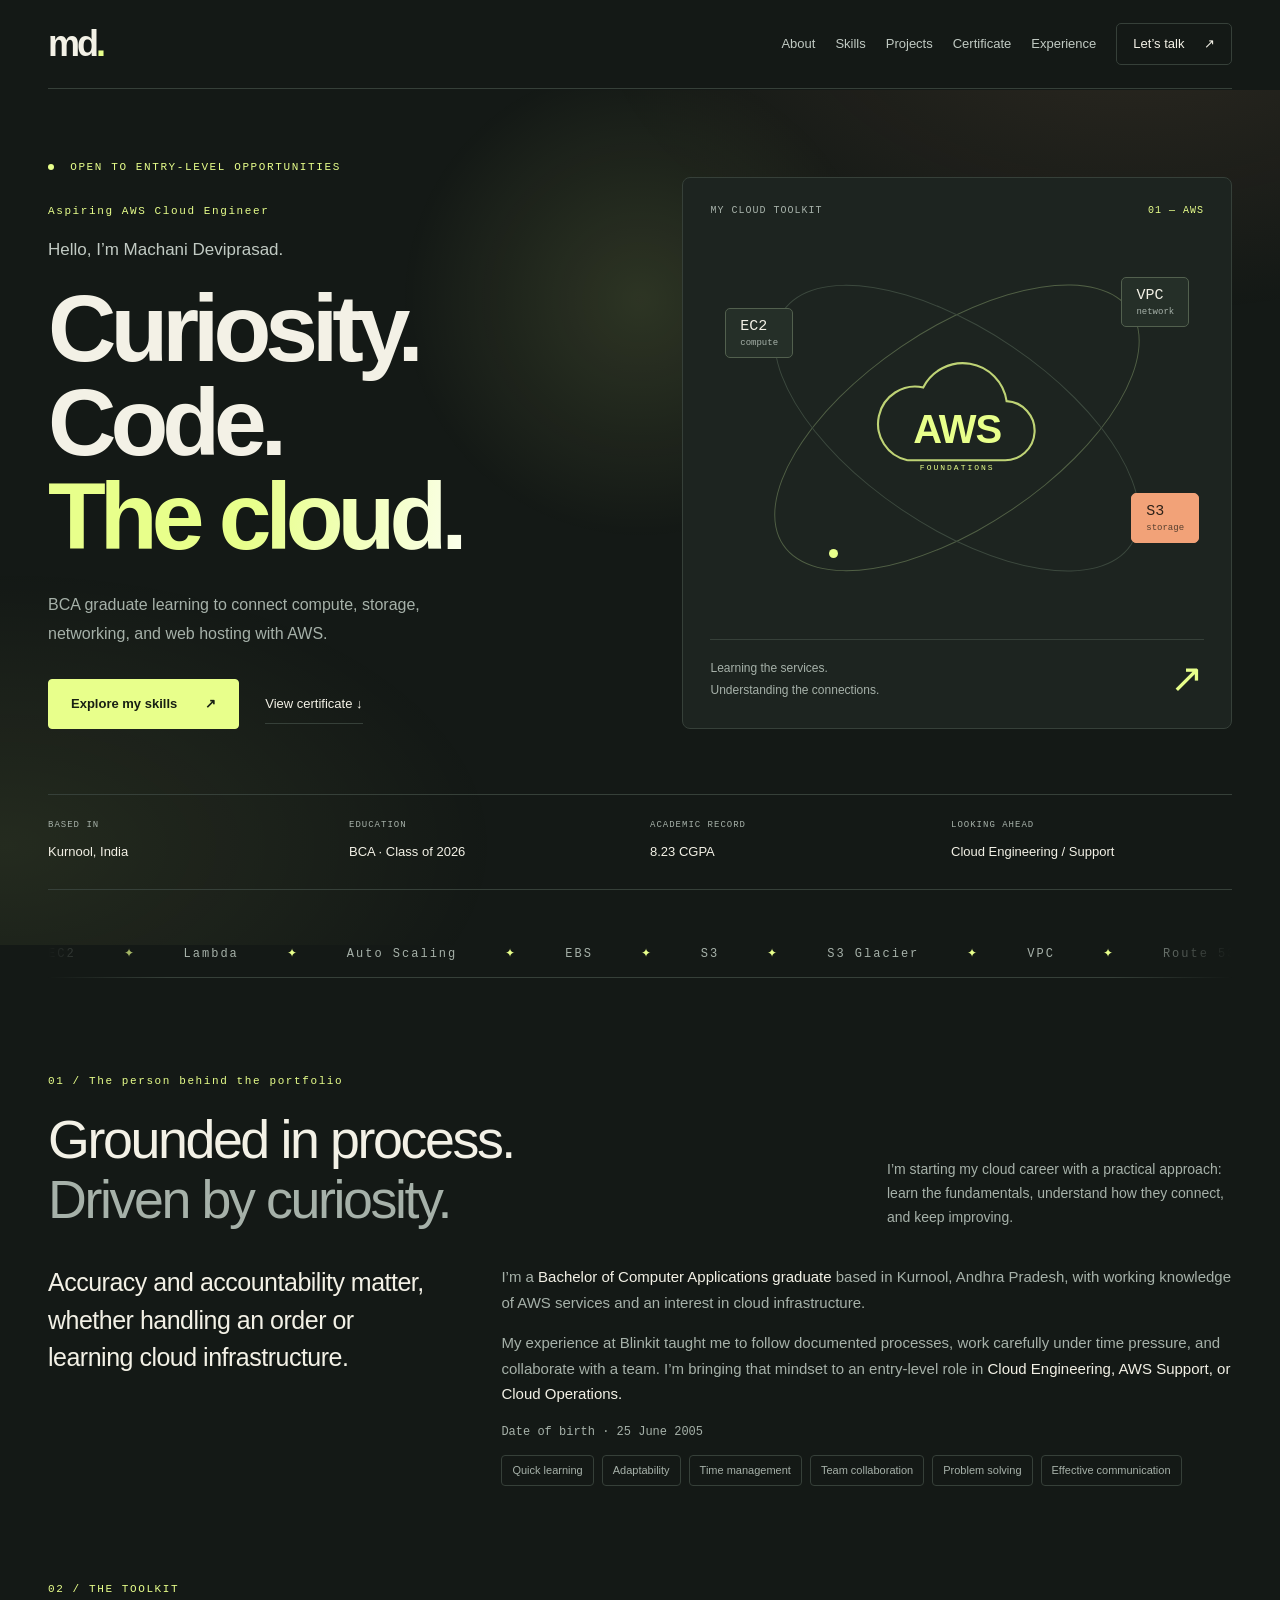
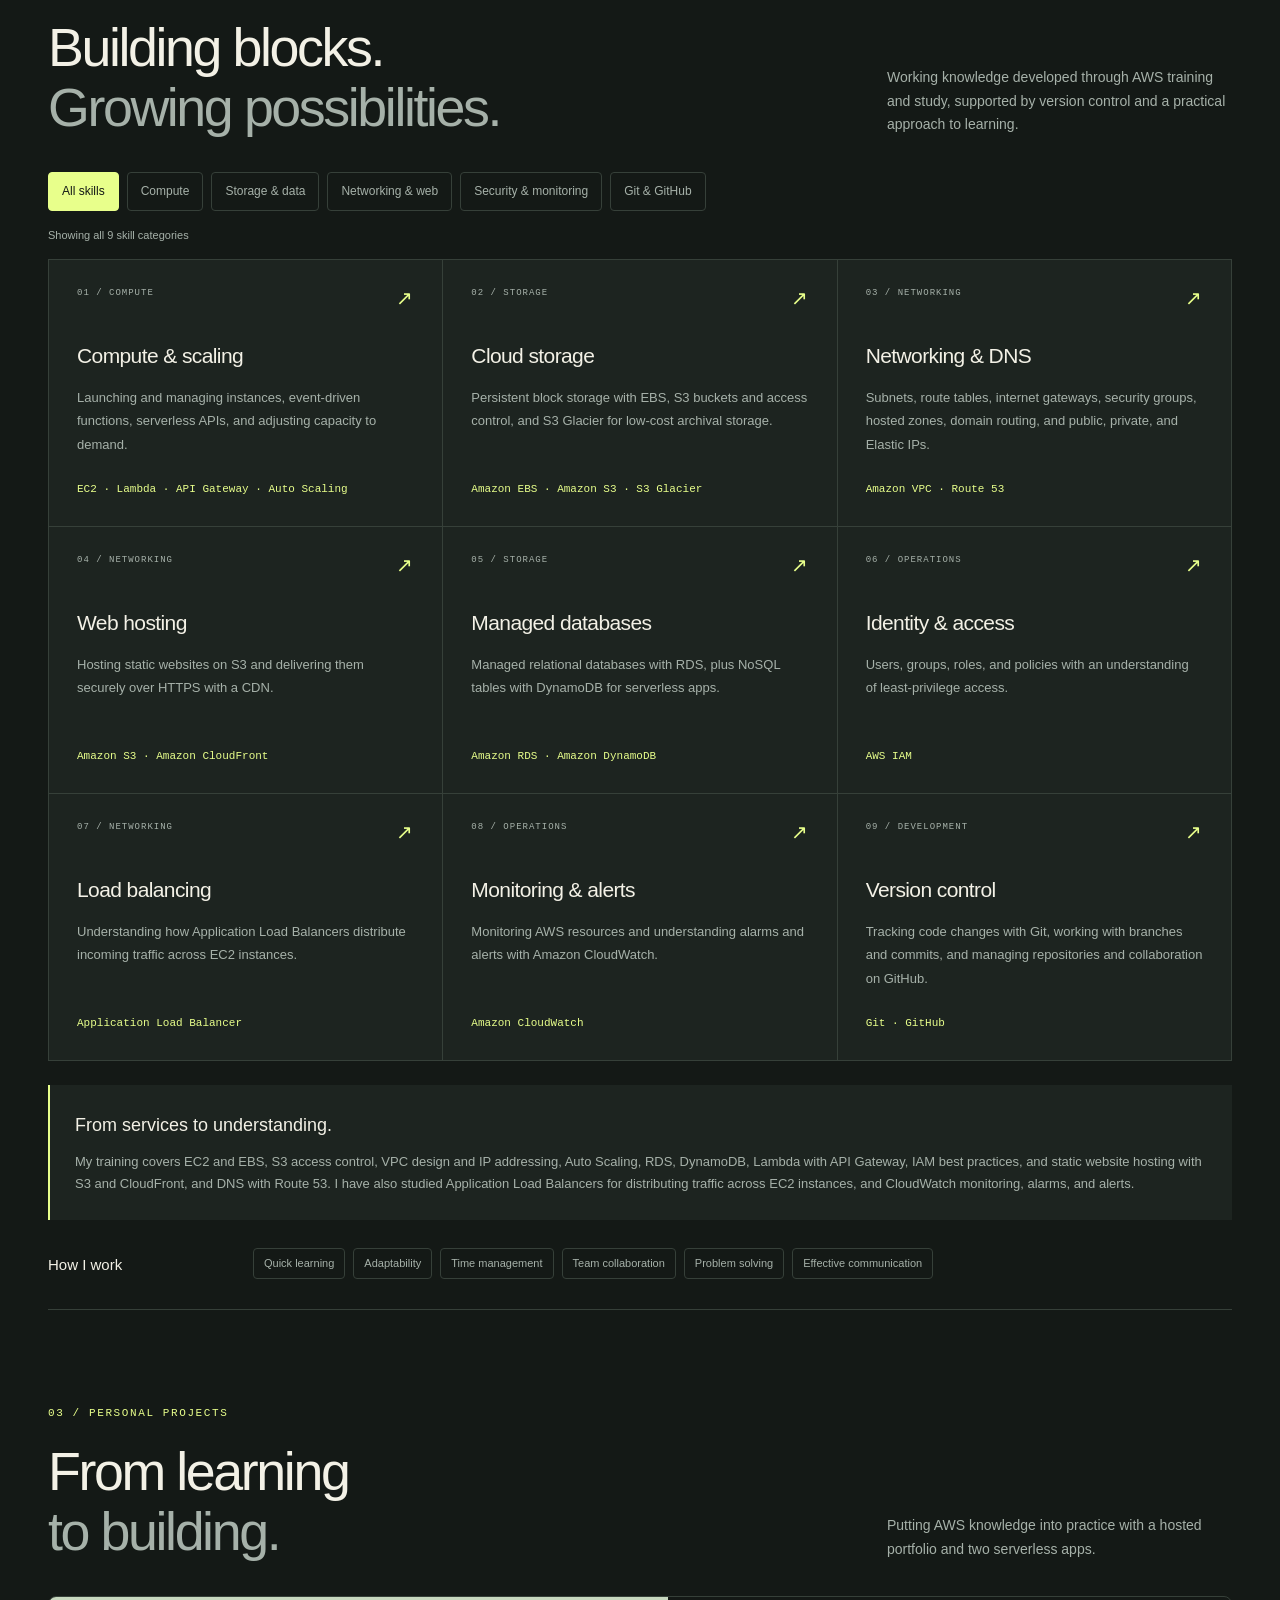
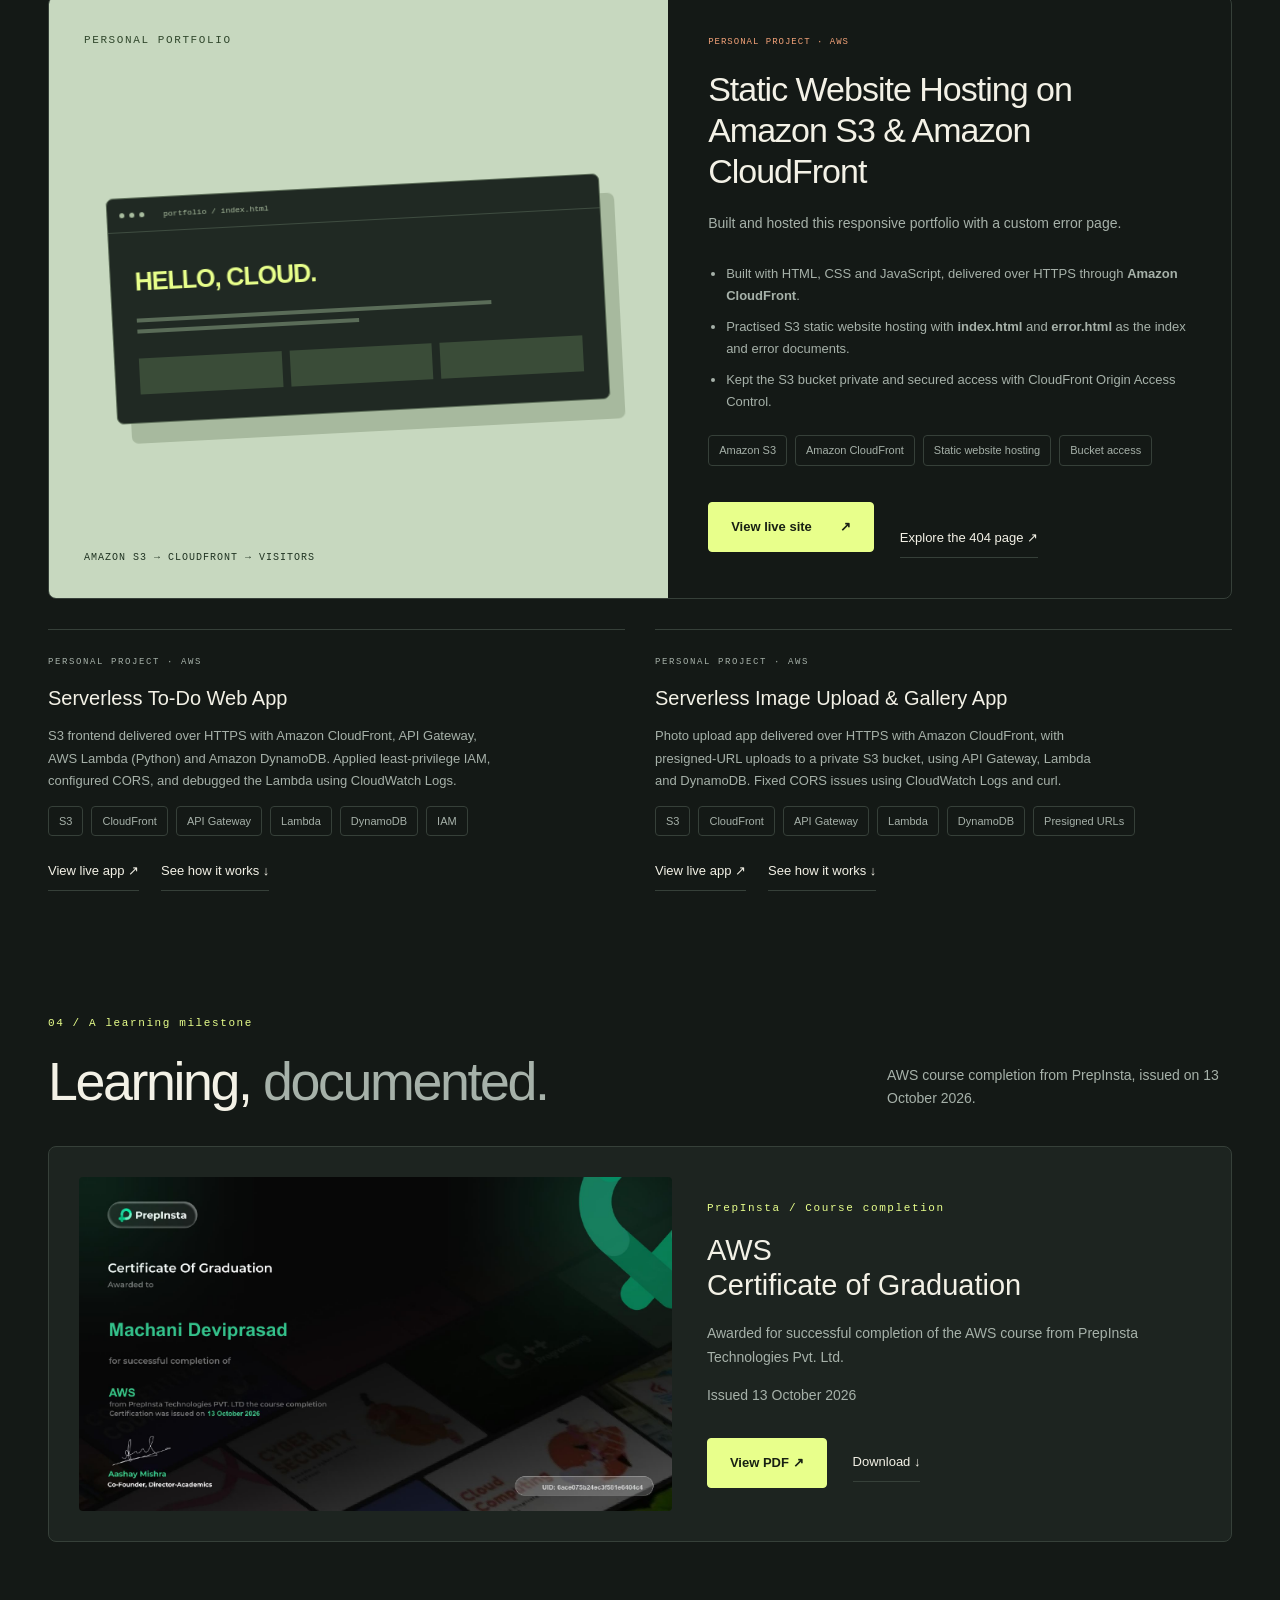
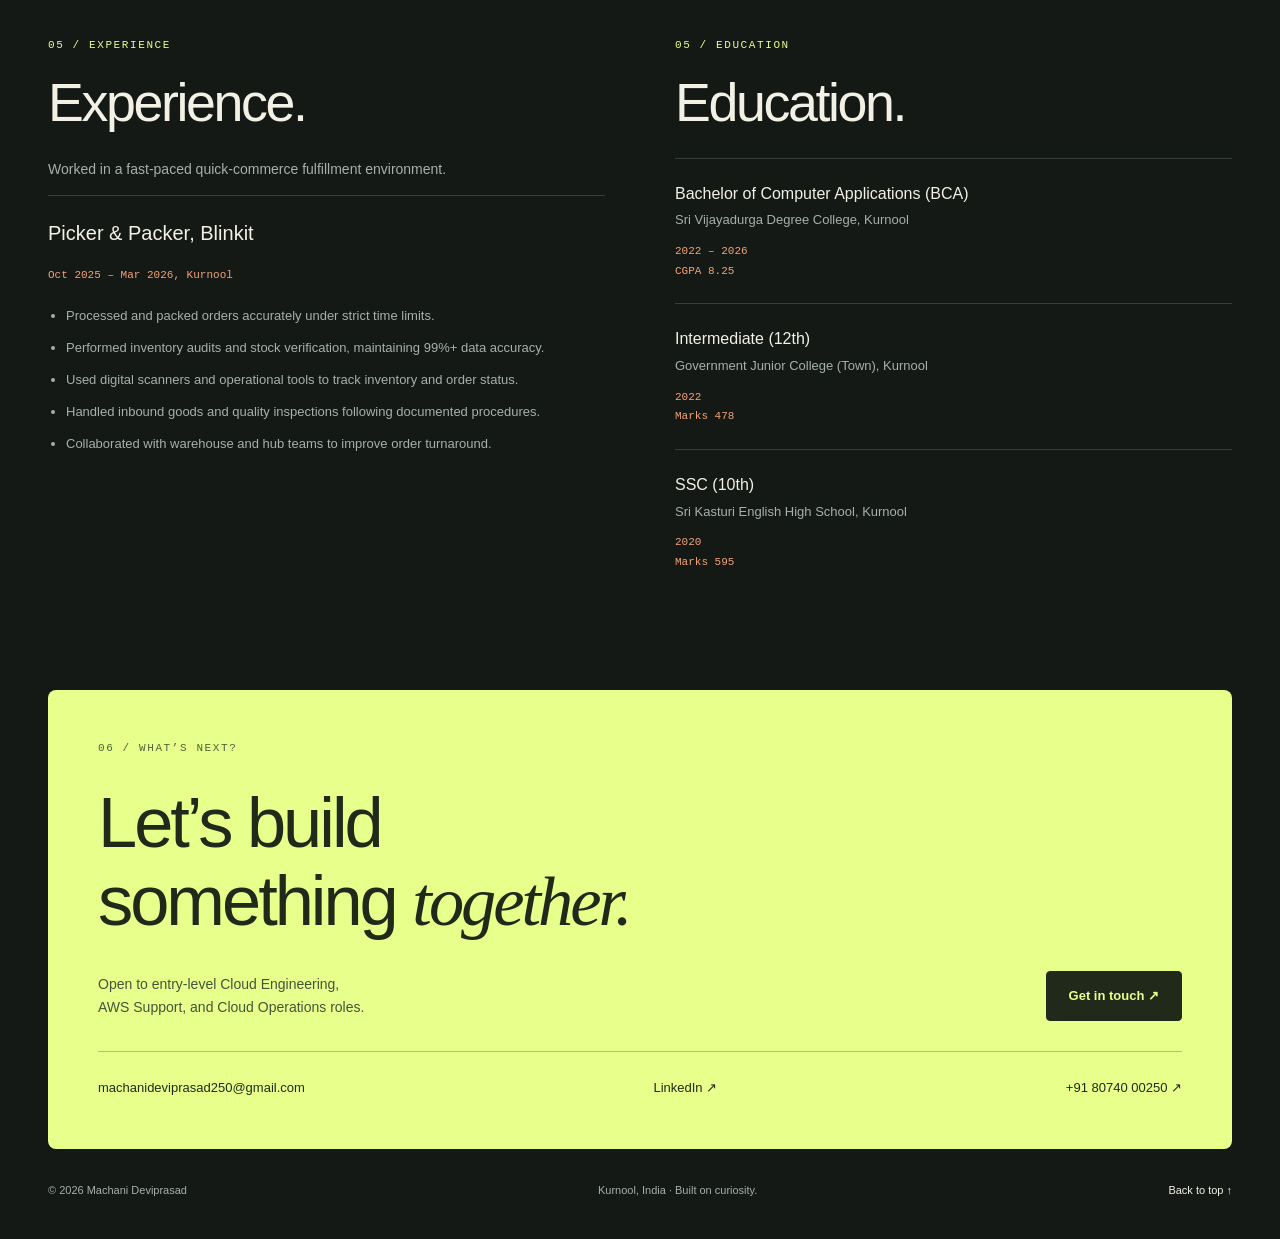
==== commit 96d556c4: "used cloudfront in projects" ====
--- a/index.html
+++ b/index.html
@@ -1,4 +1,4 @@
-<!doctype html><html lang="en"><head><meta charset="utf-8"><meta name="viewport" content="width=device-width,initial-scale=1"><meta name="theme-color" content="#141916"><meta name="description" content="Machani Deviprasad — BCA graduate and aspiring AWS Cloud Engineer. Explore cloud skills, Git and GitHub, projects and experience."><title>Machani Deviprasad | Cloud Portfolio</title><link rel="stylesheet" href="style.css"></head><body><a class="skip" href="#main">Skip to content</a><header class="site-header"><a class="wordmark" href="index.html" aria-label="Machani Deviprasad home">md<span>.</span></a><nav aria-label="Main navigation"><a href="index.html#about">About</a><a href="index.html#skills">Skills</a><a href="index.html#projects">Projects</a><a href="index.html#certificate">Certificate</a><a href="index.html#experience">Experience</a><a class="nav-contact" href="index.html#contact">Let’s talk <span aria-hidden="true">↗</span></a></nav></header><main id="main"><section class="hero"><div class="hero-copy"><div class="eyebrow"><span class="status-dot"></span> OPEN TO ENTRY-LEVEL OPPORTUNITIES</div><p class="eyebrow hero-role">Aspiring AWS Cloud Engineer</p><p class="intro-name">Hello, I’m Machani Deviprasad.</p><h1>Curiosity.<br>Code.<br><span>The cloud.</span></h1><p class="hero-description">BCA graduate learning to connect compute, storage, networking, and web hosting with AWS.</p><div class="actions"><a class="button" href="#skills">Explore my skills <span>↗</span></a><a class="text-link" href="#certificate">View certificate ↓</a></div></div><div class="hero-art"><div class="art-caption"><span>MY CLOUD TOOLKIT</span><span>01 — AWS</span></div><div class="cloud-diagram" role="img" aria-label="Cloud foundations: compute, storage and networking connected to AWS"><div class="orbit orbit-one"></div><div class="orbit orbit-two"></div><div class="core"><svg viewBox="0 0 180 115" aria-hidden="true"><path d="M43 95h91a28 28 0 0 0 3-56 42 42 0 0 0-79-13A35 35 0 0 0 43 95Z" fill="none" stroke="currentColor" stroke-width="2"/></svg><strong>AWS</strong><small>FOUNDATIONS</small></div><span class="satellite sat-one">EC2 <i>compute</i></span><span class="satellite sat-two">S3 <i>storage</i></span><span class="satellite sat-three">VPC <i>network</i></span><span class="orbit-dot"></span></div><div class="art-footer"><span>Learning the services.<br>Understanding the connections.</span><span class="art-arrow">↗</span></div></div><div class="hero-meta"><div><span>BASED IN</span><strong>Kurnool, India</strong></div><div><span>EDUCATION</span><strong>BCA · Class of 2026</strong></div><div><span>ACADEMIC RECORD</span><strong>8.25 CGPA</strong></div><div><span>LOOKING AHEAD</span><strong>Cloud Engineering / Support</strong></div></div></section><section id="about" class="about-section"><div class="section-heading"><div><div class="eyebrow">01 / The person behind the portfolio</div><h2>Grounded in process.<br><em>Driven by curiosity.</em></h2></div><p>I’m starting my cloud career with a practical approach: learn the fundamentals, understand how they connect, and keep improving.</p></div><div class="about"><div class="about-quote">Accuracy and accountability matter, whether handling an order or learning cloud infrastructure.</div><div class="about-copy"><p>I’m a <strong>Bachelor of Computer Applications graduate</strong> based in Kurnool, Andhra Pradesh, with working knowledge of AWS services and an interest in cloud infrastructure.</p><p>My experience at Blinkit taught me to follow documented processes, work carefully under time pressure, and collaborate with a team. I’m bringing that mindset to an entry-level role in <strong>Cloud Engineering, AWS Support, or Cloud Operations.</strong></p><p class="profile-detail">Date of birth · <time datetime="2005-06-25">25 June 2005</time></p><div class="tags"><span class="tag">Quick learning</span><span class="tag">Adaptability</span><span class="tag">Time management</span><span class="tag">Team collaboration</span><span class="tag">Problem solving</span><span class="tag">Effective communication</span></div></div></div></section><section id="skills" class="skills-section"><div class="section-heading"><div><p class="eyebrow">02 / THE TOOLKIT</p><h2>Building blocks.<br><span>Growing possibilities.</span></h2></div><p>Working knowledge developed through AWS training and study, supported by version control and a practical approach to learning.</p></div><div class="filters" role="group" aria-label="Filter technical skills"><button type="button" data-filter="all" aria-pressed="true">All skills</button><button type="button" data-filter="compute" aria-pressed="false">Compute</button><button type="button" data-filter="storage" aria-pressed="false">Storage & data</button><button type="button" data-filter="networking" aria-pressed="false">Networking & web</button><button type="button" data-filter="operations" aria-pressed="false">Security & monitoring</button><button type="button" data-filter="development" aria-pressed="false">Git & GitHub</button></div><p class="filter-status" aria-live="polite" id="filter-status">Showing all 9 skill categories</p><div class="skills-grid"><article class="skill-card" data-category="compute"><div class="card-top"><span>01 / COMPUTE</span><span aria-hidden="true">↗</span></div><h3>Compute & scaling</h3><p>Launching and managing instances, event-driven functions, serverless APIs, and adjusting capacity to demand.</p><div class="tool-list">EC2 · Lambda · API Gateway · Auto Scaling</div></article><article class="skill-card" data-category="storage"><div class="card-top"><span>02 / STORAGE</span><span aria-hidden="true">↗</span></div><h3>Cloud storage</h3><p>Persistent block storage with EBS, S3 buckets and access control, and S3 Glacier for low-cost archival storage.</p><div class="tool-list">Amazon EBS · Amazon S3 · S3 Glacier</div></article><article class="skill-card" data-category="networking"><div class="card-top"><span>03 / NETWORKING</span><span aria-hidden="true">↗</span></div><h3>Networking & DNS</h3><p>Subnets, route tables, internet gateways, security groups, hosted zones, domain routing, and public, private, and Elastic IPs.</p><div class="tool-list">Amazon VPC · Route 53</div></article><article class="skill-card" data-category="networking"><div class="card-top"><span>04 / NETWORKING</span><span aria-hidden="true">↗</span></div><h3>Web hosting</h3><p>Hosting and deploying web applications, and understanding how custom domains connect.</p><div class="tool-list">AWS Amplify</div></article><article class="skill-card" data-category="storage"><div class="card-top"><span>05 / STORAGE</span><span aria-hidden="true">↗</span></div><h3>Managed databases</h3><p>Managed relational databases with RDS, plus NoSQL tables with DynamoDB for serverless apps.</p><div class="tool-list">Amazon RDS · Amazon DynamoDB</div></article><article class="skill-card" data-category="operations"><div class="card-top"><span>06 / OPERATIONS</span><span aria-hidden="true">↗</span></div><h3>Identity & access</h3><p>Users, groups, roles, and policies with an understanding of least-privilege access.</p><div class="tool-list">AWS IAM</div></article><article class="skill-card" data-category="networking"><div class="card-top"><span>07 / NETWORKING</span><span aria-hidden="true">↗</span></div><h3>Load balancing</h3><p>Understanding how Application Load Balancers distribute incoming traffic across EC2 instances.</p><div class="tool-list">Application Load Balancer</div></article><article class="skill-card" data-category="operations"><div class="card-top"><span>08 / OPERATIONS</span><span aria-hidden="true">↗</span></div><h3>Monitoring & alerts</h3><p>Monitoring AWS resources and understanding alarms and alerts with Amazon CloudWatch.</p><div class="tool-list">Amazon CloudWatch</div></article><article class="skill-card" data-category="development"><div class="card-top"><span>09 / DEVELOPMENT</span><span aria-hidden="true">↗</span></div><h3>Version control</h3><p>Tracking code changes with Git, working with branches and commits, and managing repositories and collaboration on GitHub.</p><div class="tool-list">Git · GitHub</div></article></div><div class="training"><h3>From services to understanding.</h3><p>My training covers EC2 and EBS, S3 access control, VPC design and IP addressing, Auto Scaling, RDS, DynamoDB, Lambda with API Gateway, IAM best practices, and hosting with Amplify and Route 53. I have also studied Application Load Balancers for distributing traffic across EC2 instances, and CloudWatch monitoring, alarms, and alerts.</p></div><div class="soft-skills"><h3>How I work</h3><div class="tags"><span>Quick learning</span><span>Adaptability</span><span>Time management</span><span>Team collaboration</span><span>Problem solving</span><span>Effective communication</span></div></div></section><section id="projects"><div class="section-heading"><div><p class="eyebrow">03 / PERSONAL PROJECTS</p><h2>From learning<br><span>to building.</span></h2></div><p>Putting AWS knowledge into practice with a hosted portfolio and two serverless apps.</p></div><article class="featured-project"><div class="project-art"><span class="eyebrow">PERSONAL PORTFOLIO</span><div class="browser-art" aria-hidden="true"><div class="browser-bar"><i></i><i></i><i></i><span>portfolio / index.html</span></div><div class="browser-body"><span>HELLO, CLOUD.</span><div class="mock-line"></div><div class="mock-line short"></div><div class="mock-grid"><i></i><i></i><i></i></div></div></div><span class="project-stack">AMAZON S3 → WEBSITE VISITORS</span></div><div class="project-detail"><span class="project-status">PERSONAL PROJECT · AWS</span><h3>Static Website Hosting on Amazon S3 &amp; AWS Amplify</h3><p>Built and hosted this responsive portfolio with a custom error page.</p><ul><li>Built with HTML, CSS and JavaScript, deployed on <strong>AWS Amplify</strong> with auto-redeploy from GitHub.</li><li>Practised S3 static website hosting with <strong>index.html</strong> and <strong>error.html</strong> as the index and error documents.</li><li>Configured bucket access so the website is publicly readable.</li></ul><div class="tags"><span class="tag">Amazon S3</span><span class="tag">AWS Amplify</span><span class="tag">Static website hosting</span><span class="tag">Bucket access</span></div><div class="actions"><a class="button" href="https://staging.d1k8f7xlshiopg.amplifyapp.com/" target="_blank" rel="noopener">View live site <span>↗</span></a><a class="text-link" href="error.html">Explore the 404 page ↗</a></div></div></article><div class="roadmap"><article><p class="eyebrow">PERSONAL PROJECT · AWS</p><h3>Serverless To-Do Web App</h3><p>S3 frontend, API Gateway, AWS Lambda (Python) and Amazon DynamoDB. Applied least-privilege IAM, configured CORS, and debugged the Lambda using CloudWatch Logs.</p><div class="tags" style="margin-top:14px"><span>S3</span><span>API Gateway</span><span>Lambda</span><span>DynamoDB</span><span>IAM</span></div><a class="text-link" href="http://deviprasad-todo-app-2026.s3-website.ap-south-1.amazonaws.com" target="_blank" rel="noopener" style="display:inline-block;margin:16px 22px 0 0">View live app ↗</a><a class="text-link arch-toggle" href="#architecture" aria-expanded="false" aria-controls="architecture" style="display:inline-block;margin-top:16px">See how it works ↓</a></article><article><p class="eyebrow">PERSONAL PROJECT · AWS</p><h3>Serverless Image Upload &amp; Gallery App</h3><p>Photo upload app with presigned-URL uploads to a private S3 bucket, using API Gateway, Lambda and DynamoDB. Fixed CORS issues using CloudWatch Logs and curl.</p><div class="tags" style="margin-top:14px"><span>S3</span><span>API Gateway</span><span>Lambda</span><span>DynamoDB</span><span>Presigned URLs</span></div><a class="text-link" href="http://myapp-frontend-1246.s3-website.ap-south-1.amazonaws.com" target="_blank" rel="noopener" style="display:inline-block;margin:16px 22px 0 0">View live app ↗</a><a class="text-link arch-toggle" href="#architecture-image" aria-expanded="false" aria-controls="architecture-image" style="display:inline-block;margin-top:16px">See how it works ↓</a></article></div><div class="arch" id="architecture" data-cycle="9" data-map='[["e1", "n-user", "n-s3"], ["e2", "n-user", "n-api"], ["e3", "n-api", "n-lambda", "e-iam", "n-iam"], ["e4", "n-lambda", "n-ddb", "e-logs", "n-logs"]]'><div class="arch-inner"><div class="arch-head"><p class="eyebrow">HOW IT WORKS</p><h3>Serverless To-Do App on AWS</h3><p>Follow one request through the architecture. Select a step to jump to it. CloudFront is the planned next step.</p></div><div class="arch-body"><div class="arch-scroll"><svg viewBox="0 0 1000 490" role="img" aria-label="Architecture: browser loads the page from S3, calls API Gateway, which invokes Lambda, which reads and writes DynamoDB and logs to CloudWatch"><defs><marker id="ah" viewBox="0 0 10 10" refX="8" refY="5" markerWidth="7" markerHeight="7" orient="auto"><path d="M0 0L10 5L0 10z" fill="#5d6b62"/></marker><marker id="aho" viewBox="0 0 10 10" refX="8" refY="5" markerWidth="7" markerHeight="7" orient="auto"><path d="M0 0L10 5L0 10z" fill="#e8ff8b"/></marker></defs><rect class="cloud" x="225" y="10" width="765" height="470" rx="10"/><text class="cl" x="245" y="34">AWS CLOUD · ap-south-1 (MUMBAI)</text><path class="e" id="e1" d="M170 225 L260 125"/><path class="e" id="e2" d="M170 255 L260 255"/><path class="e" id="e3" d="M430 255 L540 255"/><path class="e" id="e4" d="M710 255 L800 255"/><path class="e" id="e-logs" d="M580 300 L520 380"/><path class="e" id="e-iam" d="M750 380 L680 300"/><path class="e plan" d="M560 100 L430 100"/><g class="n" id="n-user" style="--c:#a6b1a9"><rect x="20" y="210" width="150" height="90" rx="12"/><text class="t" x="95" y="246">User / Browser</text><text class="s" x="95" y="268">HTML + JavaScript</text></g><g class="n" id="n-s3" style="--c:#7bc96f"><rect x="260" y="55" width="170" height="90" rx="12"/><text class="t" x="345" y="91">Amazon S3</text><text class="s" x="345" y="113">Static website hosting</text><text class="s" x="345" y="131">(index.html)</text></g><g class="n plan" id="n-cf" style="--c:#8a968f"><rect x="560" y="55" width="170" height="90" rx="12"/><text class="t" x="645" y="91">CloudFront</text><text class="s" x="645" y="113">HTTPS + private bucket</text><text class="s" x="645" y="131">(planned next step)</text></g><g class="n" id="n-api" style="--c:#e0558f"><rect x="260" y="210" width="170" height="90" rx="12"/><text class="t" x="345" y="246">API Gateway</text><text class="s" x="345" y="268">HTTP API</text><text class="s" x="345" y="286">/todos routes (CRUD)</text></g><g class="n" id="n-lambda" style="--c:#f2a278"><rect x="540" y="210" width="170" height="90" rx="12"/><text class="t" x="625" y="246">AWS Lambda</text><text class="s" x="625" y="268">Python 3.12</text><text class="s" x="625" y="286">todo-handler</text></g><g class="n" id="n-ddb" style="--c:#7f93ff"><rect x="800" y="210" width="170" height="90" rx="12"/><text class="t" x="885" y="246">DynamoDB</text><text class="s" x="885" y="268">Todos table</text><text class="s" x="885" y="286">(on-demand)</text></g><g class="n" id="n-logs" style="--c:#e0558f"><rect x="400" y="380" width="180" height="80" rx="12"/><text class="t" x="490" y="412">CloudWatch Logs</text><text class="s" x="490" y="434">Debugging &amp; monitoring</text></g><g class="n" id="n-iam" style="--c:#ef6a78"><rect x="690" y="380" width="180" height="80" rx="12"/><text class="t" x="780" y="410">IAM Role</text><text class="s" x="780" y="432">Least-privilege policy</text><text class="s" x="780" y="450">(Todos table only)</text></g><text class="lb" x="208" y="150" text-anchor="end">① Load page (HTTP)</text><text class="lb" x="215" y="278" text-anchor="middle">② fetch()</text><text class="lb" x="215" y="294" text-anchor="middle">JSON · HTTPS</text><text class="lb" x="485" y="242" text-anchor="middle">③ invoke</text><text class="lb" x="755" y="242" text-anchor="middle">④ read / write</text><text class="lb" x="525" y="345" text-anchor="end">logs</text><text class="lb" x="722" y="345" text-anchor="start">execution role</text><text class="lb" x="495" y="88" text-anchor="middle">planned</text><circle class="pkt" r="6" opacity="0"><animateMotion dur="9s" repeatCount="indefinite" path="M170 225 L260 125" keyPoints="0;0;1;1" keyTimes="0;0.020;0.210;1" calcMode="spline" keySplines="0 0 1 1;.45 0 .25 1;0 0 1 1"/><animate attributeName="opacity" dur="9s" repeatCount="indefinite" keyTimes="0;0.020;0.035;0.195;0.210;1" values="0;0;1;1;0;0"/></circle><circle class="pkt" r="6" opacity="0"><animateMotion dur="9s" repeatCount="indefinite" path="M170 255 L260 255" keyPoints="0;0;1;1" keyTimes="0;0.270;0.460;1" calcMode="spline" keySplines="0 0 1 1;.45 0 .25 1;0 0 1 1"/><animate attributeName="opacity" dur="9s" repeatCount="indefinite" keyTimes="0;0.270;0.285;0.445;0.460;1" values="0;0;1;1;0;0"/></circle><circle class="pkt" r="6" opacity="0"><animateMotion dur="9s" repeatCount="indefinite" path="M430 255 L540 255" keyPoints="0;0;1;1" keyTimes="0;0.520;0.710;1" calcMode="spline" keySplines="0 0 1 1;.45 0 .25 1;0 0 1 1"/><animate attributeName="opacity" dur="9s" repeatCount="indefinite" keyTimes="0;0.520;0.535;0.695;0.710;1" values="0;0;1;1;0;0"/></circle><circle class="pkt" r="6" opacity="0"><animateMotion dur="9s" repeatCount="indefinite" path="M750 380 L680 300" keyPoints="0;0;1;1" keyTimes="0;0.520;0.710;1" calcMode="spline" keySplines="0 0 1 1;.45 0 .25 1;0 0 1 1"/><animate attributeName="opacity" dur="9s" repeatCount="indefinite" keyTimes="0;0.520;0.535;0.695;0.710;1" values="0;0;1;1;0;0"/></circle><circle class="pkt" r="6" opacity="0"><animateMotion dur="9s" repeatCount="indefinite" path="M710 255 L800 255" keyPoints="0;0;1;1" keyTimes="0;0.770;0.960;1" calcMode="spline" keySplines="0 0 1 1;.45 0 .25 1;0 0 1 1"/><animate attributeName="opacity" dur="9s" repeatCount="indefinite" keyTimes="0;0.770;0.785;0.945;0.960;1" values="0;0;1;1;0;0"/></circle><circle class="pkt" r="6" opacity="0"><animateMotion dur="9s" repeatCount="indefinite" path="M580 300 L520 380" keyPoints="0;0;1;1" keyTimes="0;0.770;0.960;1" calcMode="spline" keySplines="0 0 1 1;.45 0 .25 1;0 0 1 1"/><animate attributeName="opacity" dur="9s" repeatCount="indefinite" keyTimes="0;0.770;0.785;0.945;0.960;1" values="0;0;1;1;0;0"/></circle></svg></div><ol class="arch-steps"><li tabindex="0" role="button"><b>Load the page</b><span>The browser requests index.html from the S3 static website.</span></li><li tabindex="0" role="button"><b>Call the API</b><span>JavaScript fetch() sends JSON over HTTPS to the API Gateway /todos routes.</span></li><li tabindex="0" role="button"><b>Invoke Lambda</b><span>API Gateway triggers the Python todo-handler, running under a least-privilege IAM role.</span></li><li tabindex="0" role="button"><b>Read / write data</b><span>Lambda reads and writes the Todos table in DynamoDB and logs to CloudWatch for debugging.</span></li></ol></div><button class="text-link arch-close" type="button">Hide diagram ↑</button></div></div><div class="arch" id="architecture-image" data-cycle="10" data-map='[["im-e1", "im-n-user", "im-n-fe"], ["im-e2", "im-n-user", "im-n-api"], ["im-e3", "im-n-api", "im-n-lambda", "im-e-iam", "im-n-iam"], ["im-e-up", "im-n-user", "im-n-imgs"], ["im-e4", "im-n-lambda", "im-n-ddb", "im-e5", "im-n-imgs"]]'><div class="arch-inner"><div class="arch-head"><p class="eyebrow">HOW IT WORKS</p><h3>Serverless Image Upload &amp; Gallery App on AWS</h3><p>Follow one image upload through the architecture. Select a step to jump to it.</p></div><div class="arch-body"><div class="arch-scroll"><svg viewBox="0 0 1000 515" role="img" aria-label="Architecture: browser loads the page from S3, requests a presigned URL through API Gateway and Lambda, uploads straight to the S3 images bucket, and Lambda reads and writes DynamoDB"><defs><marker id="ah2" viewBox="0 0 10 10" refX="8" refY="5" markerWidth="7" markerHeight="7" orient="auto"><path d="M0 0L10 5L0 10z" fill="#5d6b62"/></marker><marker id="aho2" viewBox="0 0 10 10" refX="8" refY="5" markerWidth="7" markerHeight="7" orient="auto"><path d="M0 0L10 5L0 10z" fill="#e8ff8b"/></marker></defs><rect class="cloud" x="225" y="10" width="765" height="490" rx="10"/><text class="cl" x="245" y="34">AWS CLOUD · ap-south-1 (MUMBAI)</text><path class="e" id="im-e1" d="M170 215 L260 120"/><path class="e" id="im-e2" d="M170 255 L260 255"/><path class="e" id="im-e3" d="M430 260 L520 260"/><path class="e" id="im-e4" d="M710 260 L800 260"/><path class="e" id="im-e5" d="M545 305 L430 410"/><path class="e" id="im-e-up" d="M110 300 L260 430"/><path class="e" id="im-e-iam" d="M690 390 L665 305"/><g class="n" id="im-n-user" style="--c:#a6b1a9"><rect x="20" y="200" width="150" height="100" rx="12"/><text class="t" x="95" y="240">User / Browser</text><text class="s" x="95" y="262">Web · Mobile · Tablet</text></g><g class="n" id="im-n-fe" style="--c:#7bc96f"><rect x="260" y="55" width="190" height="90" rx="12"/><text class="t" x="355" y="91">S3 Frontend</text><text class="s" x="355" y="113">myapp-frontend-1246</text><text class="s" x="355" y="131">(static website hosting)</text></g><g class="n" id="im-n-api" style="--c:#e0558f"><rect x="260" y="215" width="170" height="90" rx="12"/><text class="t" x="345" y="251">API Gateway</text><text class="s" x="345" y="273">HTTP API</text><text class="s" x="345" y="291">/upload-url · /images</text></g><g class="n" id="im-n-lambda" style="--c:#f2a278"><rect x="520" y="215" width="190" height="90" rx="12"/><text class="t" x="615" y="251">AWS Lambda</text><text class="s" x="615" y="273">getUploadUrl · listImages</text><text class="s" x="615" y="291">deleteImage</text></g><g class="n" id="im-n-ddb" style="--c:#7f93ff"><rect x="800" y="215" width="170" height="90" rx="12"/><text class="t" x="885" y="251">DynamoDB</text><text class="s" x="885" y="273">Table: images</text><text class="s" x="885" y="291">(key: imageId)</text></g><g class="n" id="im-n-imgs" style="--c:#7bc96f"><rect x="260" y="390" width="170" height="90" rx="12"/><text class="t" x="345" y="426">S3 Images</text><text class="s" x="345" y="448">myapp-images-1246</text><text class="s" x="345" y="466">(CORS enabled)</text></g><g class="n" id="im-n-iam" style="--c:#ef6a78"><rect x="600" y="390" width="190" height="80" rx="12"/><text class="t" x="695" y="420">IAM Role</text><text class="s" x="695" y="442">image-upload-lambda-role</text><text class="s" x="695" y="460">S3 + DynamoDB access</text></g><text class="lb" x="208" y="150" text-anchor="end">① Load page (HTTP)</text><text class="lb" x="215" y="278" text-anchor="middle">② fetch()</text><text class="lb" x="215" y="294" text-anchor="middle">JSON · HTTPS</text><text class="lb" x="475" y="248" text-anchor="middle">③ invoke</text><text class="lb" x="170" y="362" text-anchor="end">④ presigned upload</text><text class="lb" x="755" y="248" text-anchor="middle">⑤ read / write</text><text class="lb" x="508" y="366" text-anchor="start">list / delete</text><text class="lb" x="694" y="345" text-anchor="start">permissions</text><circle class="pkt" r="6" opacity="0"><animateMotion dur="10s" repeatCount="indefinite" path="M170 215 L260 120" keyPoints="0;0;1;1" keyTimes="0;0.015;0.170;1" calcMode="spline" keySplines="0 0 1 1;.45 0 .25 1;0 0 1 1"/><animate attributeName="opacity" dur="10s" repeatCount="indefinite" keyTimes="0;0.015;0.030;0.155;0.170;1" values="0;0;1;1;0;0"/></circle><circle class="pkt" r="6" opacity="0"><animateMotion dur="10s" repeatCount="indefinite" path="M170 255 L260 255" keyPoints="0;0;1;1" keyTimes="0;0.215;0.370;1" calcMode="spline" keySplines="0 0 1 1;.45 0 .25 1;0 0 1 1"/><animate attributeName="opacity" dur="10s" repeatCount="indefinite" keyTimes="0;0.215;0.230;0.355;0.370;1" values="0;0;1;1;0;0"/></circle><circle class="pkt" r="6" opacity="0"><animateMotion dur="10s" repeatCount="indefinite" path="M430 260 L520 260" keyPoints="0;0;1;1" keyTimes="0;0.415;0.570;1" calcMode="spline" keySplines="0 0 1 1;.45 0 .25 1;0 0 1 1"/><animate attributeName="opacity" dur="10s" repeatCount="indefinite" keyTimes="0;0.415;0.430;0.555;0.570;1" values="0;0;1;1;0;0"/></circle><circle class="pkt" r="6" opacity="0"><animateMotion dur="10s" repeatCount="indefinite" path="M690 390 L665 305" keyPoints="0;0;1;1" keyTimes="0;0.415;0.570;1" calcMode="spline" keySplines="0 0 1 1;.45 0 .25 1;0 0 1 1"/><animate attributeName="opacity" dur="10s" repeatCount="indefinite" keyTimes="0;0.415;0.430;0.555;0.570;1" values="0;0;1;1;0;0"/></circle><circle class="pkt" r="6" opacity="0"><animateMotion dur="10s" repeatCount="indefinite" path="M110 300 L260 430" keyPoints="0;0;1;1" keyTimes="0;0.615;0.770;1" calcMode="spline" keySplines="0 0 1 1;.45 0 .25 1;0 0 1 1"/><animate attributeName="opacity" dur="10s" repeatCount="indefinite" keyTimes="0;0.615;0.630;0.755;0.770;1" values="0;0;1;1;0;0"/></circle><circle class="pkt" r="6" opacity="0"><animateMotion dur="10s" repeatCount="indefinite" path="M710 260 L800 260" keyPoints="0;0;1;1" keyTimes="0;0.815;0.970;1" calcMode="spline" keySplines="0 0 1 1;.45 0 .25 1;0 0 1 1"/><animate attributeName="opacity" dur="10s" repeatCount="indefinite" keyTimes="0;0.815;0.830;0.955;0.970;1" values="0;0;1;1;0;0"/></circle><circle class="pkt" r="6" opacity="0"><animateMotion dur="10s" repeatCount="indefinite" path="M545 305 L430 410" keyPoints="0;0;1;1" keyTimes="0;0.815;0.970;1" calcMode="spline" keySplines="0 0 1 1;.45 0 .25 1;0 0 1 1"/><animate attributeName="opacity" dur="10s" repeatCount="indefinite" keyTimes="0;0.815;0.830;0.955;0.970;1" values="0;0;1;1;0;0"/></circle></svg></div><ol class="arch-steps"><li tabindex="0" role="button"><b>Load the gallery</b><span>The browser requests index.html from the S3 static website.</span></li><li tabindex="0" role="button"><b>Ask for an upload URL</b><span>JavaScript sends POST /upload-url over HTTPS to API Gateway.</span></li><li tabindex="0" role="button"><b>Sign the URL</b><span>The getUploadUrl Lambda creates a presigned URL, running under a least-privilege IAM role.</span></li><li tabindex="0" role="button"><b>Upload to S3</b><span>The browser sends the image straight to the images bucket using the presigned URL (CORS enabled).</span></li><li tabindex="0" role="button"><b>List &amp; delete</b><span>listImages and deleteImage work with the DynamoDB images table and the bucket (GET /images, DELETE /images/{imageId}).</span></li></ol></div><button class="text-link arch-close" type="button">Hide diagram ↑</button></div></div></section><section id="certificate" class="certificate-section"><div class="section-heading"><div><div class="eyebrow">04 / A learning milestone</div><h2>Learning, <em>documented.</em></h2></div><p>AWS course completion from PrepInsta, issued on 13 October 2026.</p></div><article class="certificate"><a href="certificate_AWS_Machani_Deviprasad.pdf" target="_blank" rel="noopener" aria-label="Open AWS course certificate PDF"><img src="certificate.png" width="1500" height="844" alt="PrepInsta AWS course Certificate of Graduation awarded to Machani Deviprasad on 13 October 2026" loading="lazy"></a><div><div class="eyebrow">PrepInsta / Course completion</div><h3>AWS<br>Certificate of Graduation</h3><p>Awarded for successful completion of the AWS course from PrepInsta Technologies Pvt. Ltd.</p><p>Issued <time datetime="2026-10-13">13 October 2026</time></p><div class="actions"><a class="button" href="certificate_AWS_Machani_Deviprasad.pdf" target="_blank" rel="noopener">View PDF ↗</a><a class="text-link" href="certificate_AWS_Machani_Deviprasad.pdf" download>Download ↓</a></div></div></article></section><div class="journey"><section id="experience" aria-labelledby="experience-title">
+<!doctype html><html lang="en"><head><meta charset="utf-8"><meta name="viewport" content="width=device-width,initial-scale=1"><meta name="theme-color" content="#141916"><meta name="description" content="Machani Deviprasad — BCA graduate and aspiring AWS Cloud Engineer. Explore cloud skills, Git and GitHub, projects and experience."><title>Machani Deviprasad | Cloud Portfolio</title><link rel="stylesheet" href="style.css"></head><body><a class="skip" href="#main">Skip to content</a><header class="site-header"><a class="wordmark" href="index.html" aria-label="Machani Deviprasad home">md<span>.</span></a><nav aria-label="Main navigation"><a href="index.html#about">About</a><a href="index.html#skills">Skills</a><a href="index.html#projects">Projects</a><a href="index.html#certificate">Certificate</a><a href="index.html#experience">Experience</a><a class="nav-contact" href="index.html#contact">Let’s talk <span aria-hidden="true">↗</span></a></nav></header><main id="main"><section class="hero"><div class="hero-copy"><div class="eyebrow"><span class="status-dot"></span> OPEN TO ENTRY-LEVEL OPPORTUNITIES</div><p class="eyebrow hero-role">Aspiring AWS Cloud Engineer</p><p class="intro-name">Hello, I’m Machani Deviprasad.</p><h1>Curiosity.<br>Code.<br><span>The cloud.</span></h1><p class="hero-description">BCA graduate learning to connect compute, storage, networking, and web hosting with AWS.</p><div class="actions"><a class="button" href="#skills">Explore my skills <span>↗</span></a><a class="text-link" href="#certificate">View certificate ↓</a></div></div><div class="hero-art"><div class="art-caption"><span>MY CLOUD TOOLKIT</span><span>01 — AWS</span></div><div class="cloud-diagram" role="img" aria-label="Cloud foundations: compute, storage and networking connected to AWS"><div class="orbit orbit-one"></div><div class="orbit orbit-two"></div><div class="core"><svg viewBox="0 0 180 115" aria-hidden="true"><path d="M43 95h91a28 28 0 0 0 3-56 42 42 0 0 0-79-13A35 35 0 0 0 43 95Z" fill="none" stroke="currentColor" stroke-width="2"/></svg><strong>AWS</strong><small>FOUNDATIONS</small></div><span class="satellite sat-one">EC2 <i>compute</i></span><span class="satellite sat-two">S3 <i>storage</i></span><span class="satellite sat-three">VPC <i>network</i></span><span class="orbit-dot"></span></div><div class="art-footer"><span>Learning the services.<br>Understanding the connections.</span><span class="art-arrow">↗</span></div></div><div class="hero-meta"><div><span>BASED IN</span><strong>Kurnool, India</strong></div><div><span>EDUCATION</span><strong>BCA · Class of 2026</strong></div><div><span>ACADEMIC RECORD</span><strong>8.25 CGPA</strong></div><div><span>LOOKING AHEAD</span><strong>Cloud Engineering / Support</strong></div></div></section><section id="about" class="about-section"><div class="section-heading"><div><div class="eyebrow">01 / The person behind the portfolio</div><h2>Grounded in process.<br><em>Driven by curiosity.</em></h2></div><p>I’m starting my cloud career with a practical approach: learn the fundamentals, understand how they connect, and keep improving.</p></div><div class="about"><div class="about-quote">Accuracy and accountability matter, whether handling an order or learning cloud infrastructure.</div><div class="about-copy"><p>I’m a <strong>Bachelor of Computer Applications graduate</strong> based in Kurnool, Andhra Pradesh, with working knowledge of AWS services and an interest in cloud infrastructure.</p><p>My experience at Blinkit taught me to follow documented processes, work carefully under time pressure, and collaborate with a team. I’m bringing that mindset to an entry-level role in <strong>Cloud Engineering, AWS Support, or Cloud Operations.</strong></p><p class="profile-detail">Date of birth · <time datetime="2005-06-25">25 June 2005</time></p><div class="tags"><span class="tag">Quick learning</span><span class="tag">Adaptability</span><span class="tag">Time management</span><span class="tag">Team collaboration</span><span class="tag">Problem solving</span><span class="tag">Effective communication</span></div></div></div></section><section id="skills" class="skills-section"><div class="section-heading"><div><p class="eyebrow">02 / THE TOOLKIT</p><h2>Building blocks.<br><span>Growing possibilities.</span></h2></div><p>Working knowledge developed through AWS training and study, supported by version control and a practical approach to learning.</p></div><div class="filters" role="group" aria-label="Filter technical skills"><button type="button" data-filter="all" aria-pressed="true">All skills</button><button type="button" data-filter="compute" aria-pressed="false">Compute</button><button type="button" data-filter="storage" aria-pressed="false">Storage & data</button><button type="button" data-filter="networking" aria-pressed="false">Networking & web</button><button type="button" data-filter="operations" aria-pressed="false">Security & monitoring</button><button type="button" data-filter="development" aria-pressed="false">Git & GitHub</button></div><p class="filter-status" aria-live="polite" id="filter-status">Showing all 9 skill categories</p><div class="skills-grid"><article class="skill-card" data-category="compute"><div class="card-top"><span>01 / COMPUTE</span><span aria-hidden="true">↗</span></div><h3>Compute & scaling</h3><p>Launching and managing instances, event-driven functions, serverless APIs, and adjusting capacity to demand.</p><div class="tool-list">EC2 · Lambda · API Gateway · Auto Scaling</div></article><article class="skill-card" data-category="storage"><div class="card-top"><span>02 / STORAGE</span><span aria-hidden="true">↗</span></div><h3>Cloud storage</h3><p>Persistent block storage with EBS, S3 buckets and access control, and S3 Glacier for low-cost archival storage.</p><div class="tool-list">Amazon EBS · Amazon S3 · S3 Glacier</div></article><article class="skill-card" data-category="networking"><div class="card-top"><span>03 / NETWORKING</span><span aria-hidden="true">↗</span></div><h3>Networking & DNS</h3><p>Subnets, route tables, internet gateways, security groups, hosted zones, domain routing, and public, private, and Elastic IPs.</p><div class="tool-list">Amazon VPC · Route 53</div></article><article class="skill-card" data-category="networking"><div class="card-top"><span>04 / NETWORKING</span><span aria-hidden="true">↗</span></div><h3>Web hosting</h3><p>Hosting static websites on S3 and delivering them securely over HTTPS with a CDN.</p><div class="tool-list">Amazon S3 · Amazon CloudFront</div></article><article class="skill-card" data-category="storage"><div class="card-top"><span>05 / STORAGE</span><span aria-hidden="true">↗</span></div><h3>Managed databases</h3><p>Managed relational databases with RDS, plus NoSQL tables with DynamoDB for serverless apps.</p><div class="tool-list">Amazon RDS · Amazon DynamoDB</div></article><article class="skill-card" data-category="operations"><div class="card-top"><span>06 / OPERATIONS</span><span aria-hidden="true">↗</span></div><h3>Identity & access</h3><p>Users, groups, roles, and policies with an understanding of least-privilege access.</p><div class="tool-list">AWS IAM</div></article><article class="skill-card" data-category="networking"><div class="card-top"><span>07 / NETWORKING</span><span aria-hidden="true">↗</span></div><h3>Load balancing</h3><p>Understanding how Application Load Balancers distribute incoming traffic across EC2 instances.</p><div class="tool-list">Application Load Balancer</div></article><article class="skill-card" data-category="operations"><div class="card-top"><span>08 / OPERATIONS</span><span aria-hidden="true">↗</span></div><h3>Monitoring & alerts</h3><p>Monitoring AWS resources and understanding alarms and alerts with Amazon CloudWatch.</p><div class="tool-list">Amazon CloudWatch</div></article><article class="skill-card" data-category="development"><div class="card-top"><span>09 / DEVELOPMENT</span><span aria-hidden="true">↗</span></div><h3>Version control</h3><p>Tracking code changes with Git, working with branches and commits, and managing repositories and collaboration on GitHub.</p><div class="tool-list">Git · GitHub</div></article></div><div class="training"><h3>From services to understanding.</h3><p>My training covers EC2 and EBS, S3 access control, VPC design and IP addressing, Auto Scaling, RDS, DynamoDB, Lambda with API Gateway, IAM best practices, and static website hosting with S3 and CloudFront, and DNS with Route 53. I have also studied Application Load Balancers for distributing traffic across EC2 instances, and CloudWatch monitoring, alarms, and alerts.</p></div><div class="soft-skills"><h3>How I work</h3><div class="tags"><span>Quick learning</span><span>Adaptability</span><span>Time management</span><span>Team collaboration</span><span>Problem solving</span><span>Effective communication</span></div></div></section><section id="projects"><div class="section-heading"><div><p class="eyebrow">03 / PERSONAL PROJECTS</p><h2>From learning<br><span>to building.</span></h2></div><p>Putting AWS knowledge into practice with a hosted portfolio and two serverless apps.</p></div><article class="featured-project"><div class="project-art"><span class="eyebrow">PERSONAL PORTFOLIO</span><div class="browser-art" aria-hidden="true"><div class="browser-bar"><i></i><i></i><i></i><span>portfolio / index.html</span></div><div class="browser-body"><span>HELLO, CLOUD.</span><div class="mock-line"></div><div class="mock-line short"></div><div class="mock-grid"><i></i><i></i><i></i></div></div></div><span class="project-stack">AMAZON S3 → CLOUDFRONT → VISITORS</span></div><div class="project-detail"><span class="project-status">PERSONAL PROJECT · AWS</span><h3>Static Website Hosting on Amazon S3 &amp; Amazon CloudFront</h3><p>Built and hosted this responsive portfolio with a custom error page.</p><ul><li>Built with HTML, CSS and JavaScript, delivered over HTTPS through <strong>Amazon CloudFront</strong>.</li><li>Practised S3 static website hosting with <strong>index.html</strong> and <strong>error.html</strong> as the index and error documents.</li><li>Kept the S3 bucket private and secured access with CloudFront Origin Access Control.</li></ul><div class="tags"><span class="tag">Amazon S3</span><span class="tag">Amazon CloudFront</span><span class="tag">Static website hosting</span><span class="tag">Bucket access</span></div><div class="actions"><a class="button" href="https://d27uhqlte1g5pd.cloudfront.net/" target="_blank" rel="noopener">View live site <span>↗</span></a><a class="text-link" href="error.html">Explore the 404 page ↗</a></div></div></article><div class="roadmap"><article><p class="eyebrow">PERSONAL PROJECT · AWS</p><h3>Serverless To-Do Web App</h3><p>S3 frontend delivered over HTTPS with Amazon CloudFront, API Gateway, AWS Lambda (Python) and Amazon DynamoDB. Applied least-privilege IAM, configured CORS, and debugged the Lambda using CloudWatch Logs.</p><div class="tags" style="margin-top:14px"><span>S3</span><span>CloudFront</span><span>API Gateway</span><span>Lambda</span><span>DynamoDB</span><span>IAM</span></div><a class="text-link" href="https://d14zu7pv5esdgr.cloudfront.net/" target="_blank" rel="noopener" style="display:inline-block;margin:16px 22px 0 0">View live app ↗</a><a class="text-link arch-toggle" href="#architecture" aria-expanded="false" aria-controls="architecture" style="display:inline-block;margin-top:16px">See how it works ↓</a></article><article><p class="eyebrow">PERSONAL PROJECT · AWS</p><h3>Serverless Image Upload &amp; Gallery App</h3><p>Photo upload app delivered over HTTPS with Amazon CloudFront, with presigned-URL uploads to a private S3 bucket, using API Gateway, Lambda and DynamoDB. Fixed CORS issues using CloudWatch Logs and curl.</p><div class="tags" style="margin-top:14px"><span>S3</span><span>CloudFront</span><span>API Gateway</span><span>Lambda</span><span>DynamoDB</span><span>Presigned URLs</span></div><a class="text-link" href="https://dxq9xaxo17d4s.cloudfront.net/" target="_blank" rel="noopener" style="display:inline-block;margin:16px 22px 0 0">View live app ↗</a><a class="text-link arch-toggle" href="#architecture-image" aria-expanded="false" aria-controls="architecture-image" style="display:inline-block;margin-top:16px">See how it works ↓</a></article></div><div class="arch" id="architecture" data-cycle="9" data-map='[["e1", "n-user", "n-s3"], ["e2", "n-user", "n-api"], ["e3", "n-api", "n-lambda", "e-iam", "n-iam"], ["e4", "n-lambda", "n-ddb", "e-logs", "n-logs"]]'><div class="arch-inner"><div class="arch-head"><p class="eyebrow">HOW IT WORKS</p><h3>Serverless To-Do App on AWS</h3><p>Follow one request through the architecture. Select a step to jump to it. CloudFront serves the page over HTTPS.</p></div><div class="arch-body"><div class="arch-scroll"><svg viewBox="0 0 1000 490" role="img" aria-label="Architecture: browser loads the page from S3, calls API Gateway, which invokes Lambda, which reads and writes DynamoDB and logs to CloudWatch"><defs><marker id="ah" viewBox="0 0 10 10" refX="8" refY="5" markerWidth="7" markerHeight="7" orient="auto"><path d="M0 0L10 5L0 10z" fill="#5d6b62"/></marker><marker id="aho" viewBox="0 0 10 10" refX="8" refY="5" markerWidth="7" markerHeight="7" orient="auto"><path d="M0 0L10 5L0 10z" fill="#e8ff8b"/></marker></defs><rect class="cloud" x="225" y="10" width="765" height="470" rx="10"/><text class="cl" x="245" y="34">AWS CLOUD · ap-south-1 (MUMBAI)</text><path class="e" id="e1" d="M170 225 L260 125"/><path class="e" id="e2" d="M170 255 L260 255"/><path class="e" id="e3" d="M430 255 L540 255"/><path class="e" id="e4" d="M710 255 L800 255"/><path class="e" id="e-logs" d="M580 300 L520 380"/><path class="e" id="e-iam" d="M750 380 L680 300"/><path class="e" d="M560 100 L430 100"/><g class="n" id="n-user" style="--c:#a6b1a9"><rect x="20" y="210" width="150" height="90" rx="12"/><text class="t" x="95" y="246">User / Browser</text><text class="s" x="95" y="268">HTML + JavaScript</text></g><g class="n" id="n-s3" style="--c:#7bc96f"><rect x="260" y="55" width="170" height="90" rx="12"/><text class="t" x="345" y="91">Amazon S3</text><text class="s" x="345" y="113">Static website hosting</text><text class="s" x="345" y="131">(index.html)</text></g><g class="n" id="n-cf" style="--c:#8a968f"><rect x="560" y="55" width="170" height="90" rx="12"/><text class="t" x="645" y="91">CloudFront</text><text class="s" x="645" y="113">HTTPS + private bucket</text><text class="s" x="645" y="131">(Origin Access Control)</text></g><g class="n" id="n-api" style="--c:#e0558f"><rect x="260" y="210" width="170" height="90" rx="12"/><text class="t" x="345" y="246">API Gateway</text><text class="s" x="345" y="268">HTTP API</text><text class="s" x="345" y="286">/todos routes (CRUD)</text></g><g class="n" id="n-lambda" style="--c:#f2a278"><rect x="540" y="210" width="170" height="90" rx="12"/><text class="t" x="625" y="246">AWS Lambda</text><text class="s" x="625" y="268">Python 3.12</text><text class="s" x="625" y="286">todo-handler</text></g><g class="n" id="n-ddb" style="--c:#7f93ff"><rect x="800" y="210" width="170" height="90" rx="12"/><text class="t" x="885" y="246">DynamoDB</text><text class="s" x="885" y="268">Todos table</text><text class="s" x="885" y="286">(on-demand)</text></g><g class="n" id="n-logs" style="--c:#e0558f"><rect x="400" y="380" width="180" height="80" rx="12"/><text class="t" x="490" y="412">CloudWatch Logs</text><text class="s" x="490" y="434">Debugging &amp; monitoring</text></g><g class="n" id="n-iam" style="--c:#ef6a78"><rect x="690" y="380" width="180" height="80" rx="12"/><text class="t" x="780" y="410">IAM Role</text><text class="s" x="780" y="432">Least-privilege policy</text><text class="s" x="780" y="450">(Todos table only)</text></g><text class="lb" x="208" y="150" text-anchor="end">① Load page (HTTP)</text><text class="lb" x="215" y="278" text-anchor="middle">② fetch()</text><text class="lb" x="215" y="294" text-anchor="middle">JSON · HTTPS</text><text class="lb" x="485" y="242" text-anchor="middle">③ invoke</text><text class="lb" x="755" y="242" text-anchor="middle">④ read / write</text><text class="lb" x="525" y="345" text-anchor="end">logs</text><text class="lb" x="722" y="345" text-anchor="start">execution role</text><text class="lb" x="495" y="88" text-anchor="middle">origin</text><circle class="pkt" r="6" opacity="0"><animateMotion dur="9s" repeatCount="indefinite" path="M170 225 L260 125" keyPoints="0;0;1;1" keyTimes="0;0.020;0.210;1" calcMode="spline" keySplines="0 0 1 1;.45 0 .25 1;0 0 1 1"/><animate attributeName="opacity" dur="9s" repeatCount="indefinite" keyTimes="0;0.020;0.035;0.195;0.210;1" values="0;0;1;1;0;0"/></circle><circle class="pkt" r="6" opacity="0"><animateMotion dur="9s" repeatCount="indefinite" path="M170 255 L260 255" keyPoints="0;0;1;1" keyTimes="0;0.270;0.460;1" calcMode="spline" keySplines="0 0 1 1;.45 0 .25 1;0 0 1 1"/><animate attributeName="opacity" dur="9s" repeatCount="indefinite" keyTimes="0;0.270;0.285;0.445;0.460;1" values="0;0;1;1;0;0"/></circle><circle class="pkt" r="6" opacity="0"><animateMotion dur="9s" repeatCount="indefinite" path="M430 255 L540 255" keyPoints="0;0;1;1" keyTimes="0;0.520;0.710;1" calcMode="spline" keySplines="0 0 1 1;.45 0 .25 1;0 0 1 1"/><animate attributeName="opacity" dur="9s" repeatCount="indefinite" keyTimes="0;0.520;0.535;0.695;0.710;1" values="0;0;1;1;0;0"/></circle><circle class="pkt" r="6" opacity="0"><animateMotion dur="9s" repeatCount="indefinite" path="M750 380 L680 300" keyPoints="0;0;1;1" keyTimes="0;0.520;0.710;1" calcMode="spline" keySplines="0 0 1 1;.45 0 .25 1;0 0 1 1"/><animate attributeName="opacity" dur="9s" repeatCount="indefinite" keyTimes="0;0.520;0.535;0.695;0.710;1" values="0;0;1;1;0;0"/></circle><circle class="pkt" r="6" opacity="0"><animateMotion dur="9s" repeatCount="indefinite" path="M710 255 L800 255" keyPoints="0;0;1;1" keyTimes="0;0.770;0.960;1" calcMode="spline" keySplines="0 0 1 1;.45 0 .25 1;0 0 1 1"/><animate attributeName="opacity" dur="9s" repeatCount="indefinite" keyTimes="0;0.770;0.785;0.945;0.960;1" values="0;0;1;1;0;0"/></circle><circle class="pkt" r="6" opacity="0"><animateMotion dur="9s" repeatCount="indefinite" path="M580 300 L520 380" keyPoints="0;0;1;1" keyTimes="0;0.770;0.960;1" calcMode="spline" keySplines="0 0 1 1;.45 0 .25 1;0 0 1 1"/><animate attributeName="opacity" dur="9s" repeatCount="indefinite" keyTimes="0;0.770;0.785;0.945;0.960;1" values="0;0;1;1;0;0"/></circle></svg></div><ol class="arch-steps"><li tabindex="0" role="button"><b>Load the page</b><span>The browser requests index.html from the S3 static website.</span></li><li tabindex="0" role="button"><b>Call the API</b><span>JavaScript fetch() sends JSON over HTTPS to the API Gateway /todos routes.</span></li><li tabindex="0" role="button"><b>Invoke Lambda</b><span>API Gateway triggers the Python todo-handler, running under a least-privilege IAM role.</span></li><li tabindex="0" role="button"><b>Read / write data</b><span>Lambda reads and writes the Todos table in DynamoDB and logs to CloudWatch for debugging.</span></li></ol></div><button class="text-link arch-close" type="button">Hide diagram ↑</button></div></div><div class="arch" id="architecture-image" data-cycle="10" data-map='[["im-e1", "im-n-user", "im-n-fe"], ["im-e2", "im-n-user", "im-n-api"], ["im-e3", "im-n-api", "im-n-lambda", "im-e-iam", "im-n-iam"], ["im-e-up", "im-n-user", "im-n-imgs"], ["im-e4", "im-n-lambda", "im-n-ddb", "im-e5", "im-n-imgs"]]'><div class="arch-inner"><div class="arch-head"><p class="eyebrow">HOW IT WORKS</p><h3>Serverless Image Upload &amp; Gallery App on AWS</h3><p>Follow one image upload through the architecture. Select a step to jump to it.</p></div><div class="arch-body"><div class="arch-scroll"><svg viewBox="0 0 1000 515" role="img" aria-label="Architecture: browser loads the page from S3, requests a presigned URL through API Gateway and Lambda, uploads straight to the S3 images bucket, and Lambda reads and writes DynamoDB"><defs><marker id="ah2" viewBox="0 0 10 10" refX="8" refY="5" markerWidth="7" markerHeight="7" orient="auto"><path d="M0 0L10 5L0 10z" fill="#5d6b62"/></marker><marker id="aho2" viewBox="0 0 10 10" refX="8" refY="5" markerWidth="7" markerHeight="7" orient="auto"><path d="M0 0L10 5L0 10z" fill="#e8ff8b"/></marker></defs><rect class="cloud" x="225" y="10" width="765" height="490" rx="10"/><text class="cl" x="245" y="34">AWS CLOUD · ap-south-1 (MUMBAI)</text><path class="e" id="im-e1" d="M170 215 L260 120"/><path class="e" id="im-e2" d="M170 255 L260 255"/><path class="e" id="im-e3" d="M430 260 L520 260"/><path class="e" id="im-e4" d="M710 260 L800 260"/><path class="e" id="im-e5" d="M545 305 L430 410"/><path class="e" id="im-e-up" d="M110 300 L260 430"/><path class="e" id="im-e-iam" d="M690 390 L665 305"/><g class="n" id="im-n-user" style="--c:#a6b1a9"><rect x="20" y="200" width="150" height="100" rx="12"/><text class="t" x="95" y="240">User / Browser</text><text class="s" x="95" y="262">Web · Mobile · Tablet</text></g><g class="n" id="im-n-fe" style="--c:#7bc96f"><rect x="260" y="55" width="190" height="90" rx="12"/><text class="t" x="355" y="91">S3 Frontend</text><text class="s" x="355" y="113">myapp-frontend-1246</text><text class="s" x="355" y="131">(static website hosting)</text></g><g class="n" id="im-n-api" style="--c:#e0558f"><rect x="260" y="215" width="170" height="90" rx="12"/><text class="t" x="345" y="251">API Gateway</text><text class="s" x="345" y="273">HTTP API</text><text class="s" x="345" y="291">/upload-url · /images</text></g><g class="n" id="im-n-lambda" style="--c:#f2a278"><rect x="520" y="215" width="190" height="90" rx="12"/><text class="t" x="615" y="251">AWS Lambda</text><text class="s" x="615" y="273">getUploadUrl · listImages</text><text class="s" x="615" y="291">deleteImage</text></g><g class="n" id="im-n-ddb" style="--c:#7f93ff"><rect x="800" y="215" width="170" height="90" rx="12"/><text class="t" x="885" y="251">DynamoDB</text><text class="s" x="885" y="273">Table: images</text><text class="s" x="885" y="291">(key: imageId)</text></g><g class="n" id="im-n-imgs" style="--c:#7bc96f"><rect x="260" y="390" width="170" height="90" rx="12"/><text class="t" x="345" y="426">S3 Images</text><text class="s" x="345" y="448">myapp-images-1246</text><text class="s" x="345" y="466">(CORS enabled)</text></g><g class="n" id="im-n-iam" style="--c:#ef6a78"><rect x="600" y="390" width="190" height="80" rx="12"/><text class="t" x="695" y="420">IAM Role</text><text class="s" x="695" y="442">image-upload-lambda-role</text><text class="s" x="695" y="460">S3 + DynamoDB access</text></g><text class="lb" x="208" y="150" text-anchor="end">① Load page (HTTP)</text><text class="lb" x="215" y="278" text-anchor="middle">② fetch()</text><text class="lb" x="215" y="294" text-anchor="middle">JSON · HTTPS</text><text class="lb" x="475" y="248" text-anchor="middle">③ invoke</text><text class="lb" x="170" y="362" text-anchor="end">④ presigned upload</text><text class="lb" x="755" y="248" text-anchor="middle">⑤ read / write</text><text class="lb" x="508" y="366" text-anchor="start">list / delete</text><text class="lb" x="694" y="345" text-anchor="start">permissions</text><circle class="pkt" r="6" opacity="0"><animateMotion dur="10s" repeatCount="indefinite" path="M170 215 L260 120" keyPoints="0;0;1;1" keyTimes="0;0.015;0.170;1" calcMode="spline" keySplines="0 0 1 1;.45 0 .25 1;0 0 1 1"/><animate attributeName="opacity" dur="10s" repeatCount="indefinite" keyTimes="0;0.015;0.030;0.155;0.170;1" values="0;0;1;1;0;0"/></circle><circle class="pkt" r="6" opacity="0"><animateMotion dur="10s" repeatCount="indefinite" path="M170 255 L260 255" keyPoints="0;0;1;1" keyTimes="0;0.215;0.370;1" calcMode="spline" keySplines="0 0 1 1;.45 0 .25 1;0 0 1 1"/><animate attributeName="opacity" dur="10s" repeatCount="indefinite" keyTimes="0;0.215;0.230;0.355;0.370;1" values="0;0;1;1;0;0"/></circle><circle class="pkt" r="6" opacity="0"><animateMotion dur="10s" repeatCount="indefinite" path="M430 260 L520 260" keyPoints="0;0;1;1" keyTimes="0;0.415;0.570;1" calcMode="spline" keySplines="0 0 1 1;.45 0 .25 1;0 0 1 1"/><animate attributeName="opacity" dur="10s" repeatCount="indefinite" keyTimes="0;0.415;0.430;0.555;0.570;1" values="0;0;1;1;0;0"/></circle><circle class="pkt" r="6" opacity="0"><animateMotion dur="10s" repeatCount="indefinite" path="M690 390 L665 305" keyPoints="0;0;1;1" keyTimes="0;0.415;0.570;1" calcMode="spline" keySplines="0 0 1 1;.45 0 .25 1;0 0 1 1"/><animate attributeName="opacity" dur="10s" repeatCount="indefinite" keyTimes="0;0.415;0.430;0.555;0.570;1" values="0;0;1;1;0;0"/></circle><circle class="pkt" r="6" opacity="0"><animateMotion dur="10s" repeatCount="indefinite" path="M110 300 L260 430" keyPoints="0;0;1;1" keyTimes="0;0.615;0.770;1" calcMode="spline" keySplines="0 0 1 1;.45 0 .25 1;0 0 1 1"/><animate attributeName="opacity" dur="10s" repeatCount="indefinite" keyTimes="0;0.615;0.630;0.755;0.770;1" values="0;0;1;1;0;0"/></circle><circle class="pkt" r="6" opacity="0"><animateMotion dur="10s" repeatCount="indefinite" path="M710 260 L800 260" keyPoints="0;0;1;1" keyTimes="0;0.815;0.970;1" calcMode="spline" keySplines="0 0 1 1;.45 0 .25 1;0 0 1 1"/><animate attributeName="opacity" dur="10s" repeatCount="indefinite" keyTimes="0;0.815;0.830;0.955;0.970;1" values="0;0;1;1;0;0"/></circle><circle class="pkt" r="6" opacity="0"><animateMotion dur="10s" repeatCount="indefinite" path="M545 305 L430 410" keyPoints="0;0;1;1" keyTimes="0;0.815;0.970;1" calcMode="spline" keySplines="0 0 1 1;.45 0 .25 1;0 0 1 1"/><animate attributeName="opacity" dur="10s" repeatCount="indefinite" keyTimes="0;0.815;0.830;0.955;0.970;1" values="0;0;1;1;0;0"/></circle></svg></div><ol class="arch-steps"><li tabindex="0" role="button"><b>Load the gallery</b><span>The browser requests index.html from the S3 static website.</span></li><li tabindex="0" role="button"><b>Ask for an upload URL</b><span>JavaScript sends POST /upload-url over HTTPS to API Gateway.</span></li><li tabindex="0" role="button"><b>Sign the URL</b><span>The getUploadUrl Lambda creates a presigned URL, running under a least-privilege IAM role.</span></li><li tabindex="0" role="button"><b>Upload to S3</b><span>The browser sends the image straight to the images bucket using the presigned URL (CORS enabled).</span></li><li tabindex="0" role="button"><b>List &amp; delete</b><span>listImages and deleteImage work with the DynamoDB images table and the bucket (GET /images, DELETE /images/{imageId}).</span></li></ol></div><button class="text-link arch-close" type="button">Hide diagram ↑</button></div></div></section><section id="certificate" class="certificate-section"><div class="section-heading"><div><div class="eyebrow">04 / A learning milestone</div><h2>Learning, <em>documented.</em></h2></div><p>AWS course completion from PrepInsta, issued on 13 October 2026.</p></div><article class="certificate"><a href="certificate_AWS_Machani_Deviprasad.pdf" target="_blank" rel="noopener" aria-label="Open AWS course certificate PDF"><img src="certificate.png" width="1500" height="844" alt="PrepInsta AWS course Certificate of Graduation awarded to Machani Deviprasad on 13 October 2026" loading="lazy"></a><div><div class="eyebrow">PrepInsta / Course completion</div><h3>AWS<br>Certificate of Graduation</h3><p>Awarded for successful completion of the AWS course from PrepInsta Technologies Pvt. Ltd.</p><p>Issued <time datetime="2026-10-13">13 October 2026</time></p><div class="actions"><a class="button" href="certificate_AWS_Machani_Deviprasad.pdf" target="_blank" rel="noopener">View PDF ↗</a><a class="text-link" href="certificate_AWS_Machani_Deviprasad.pdf" download>Download ↓</a></div></div></article></section><div class="journey"><section id="experience" aria-labelledby="experience-title">
         <p class="eyebrow">05 / EXPERIENCE</p><h2 id="experience-title">Experience.</h2>
         <p class="section-intro">Worked in a fast-paced quick-commerce fulfillment environment.</p>
         <div class="job">
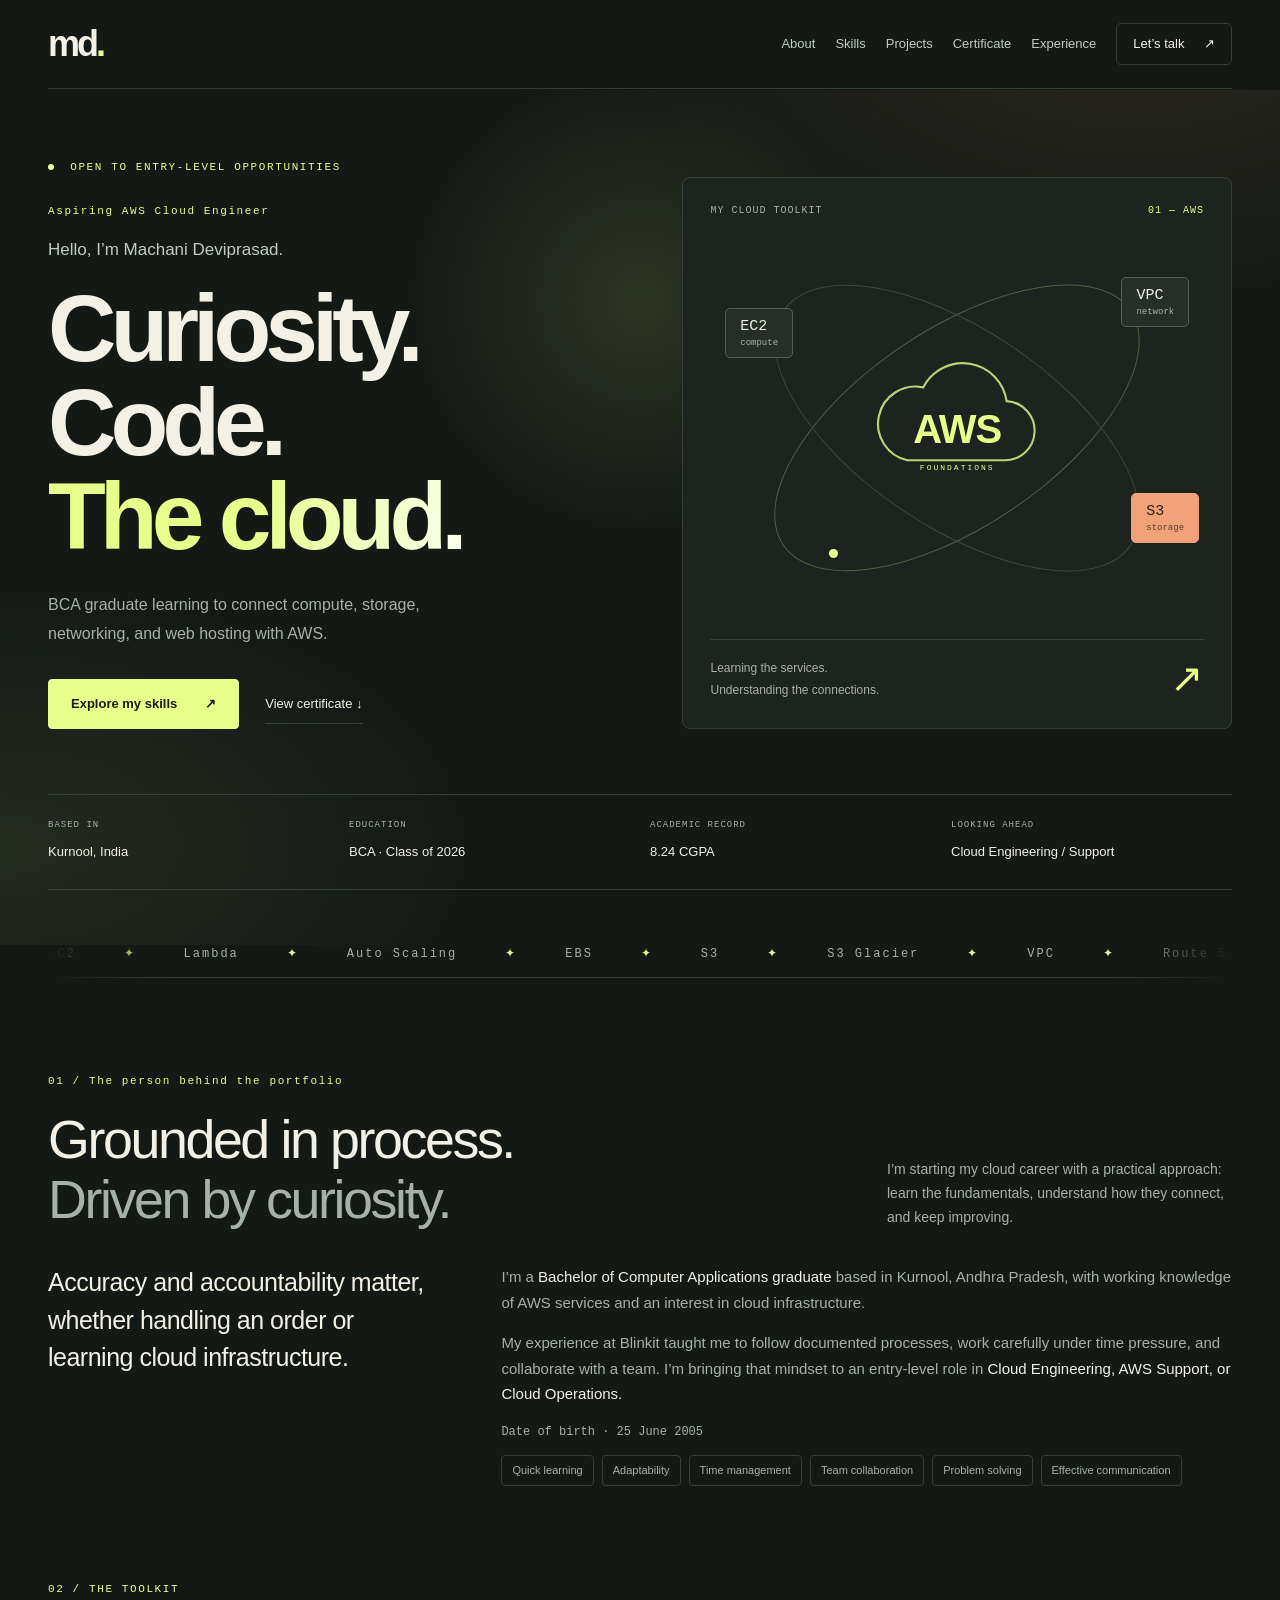
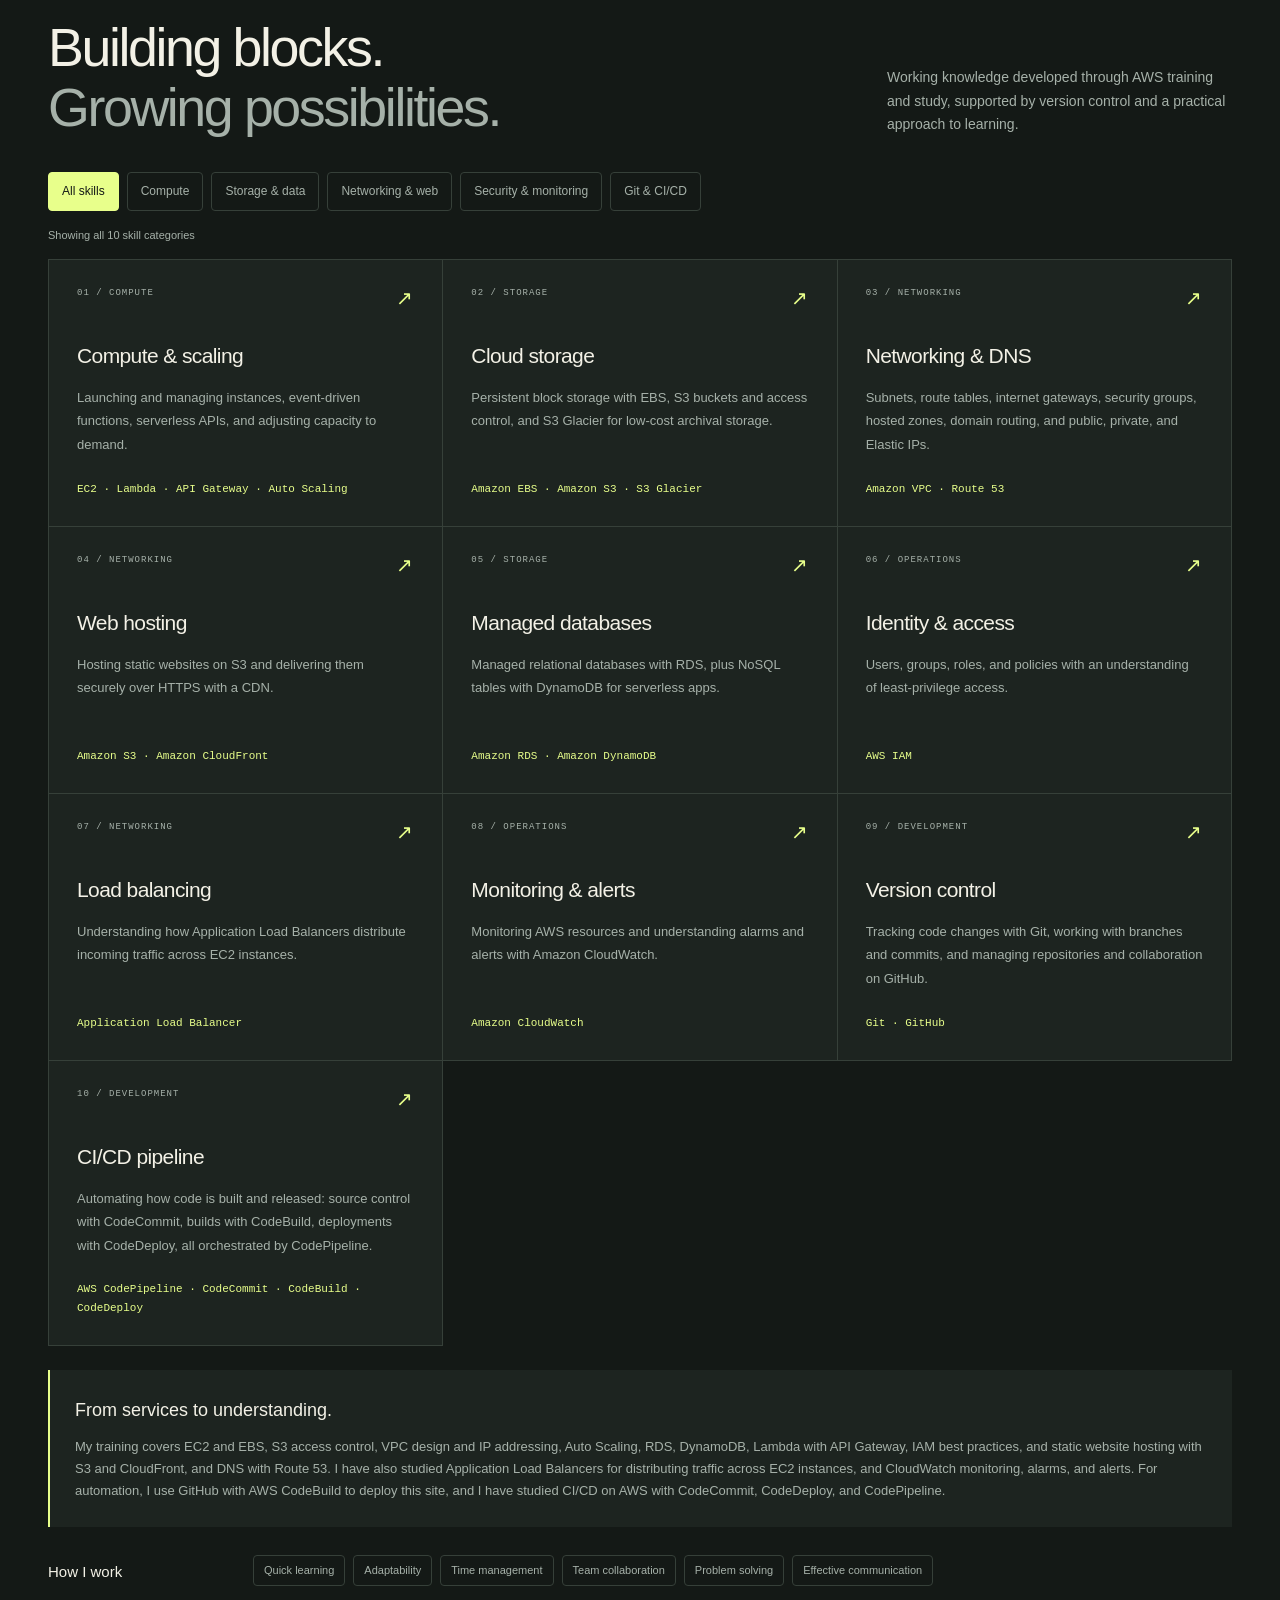
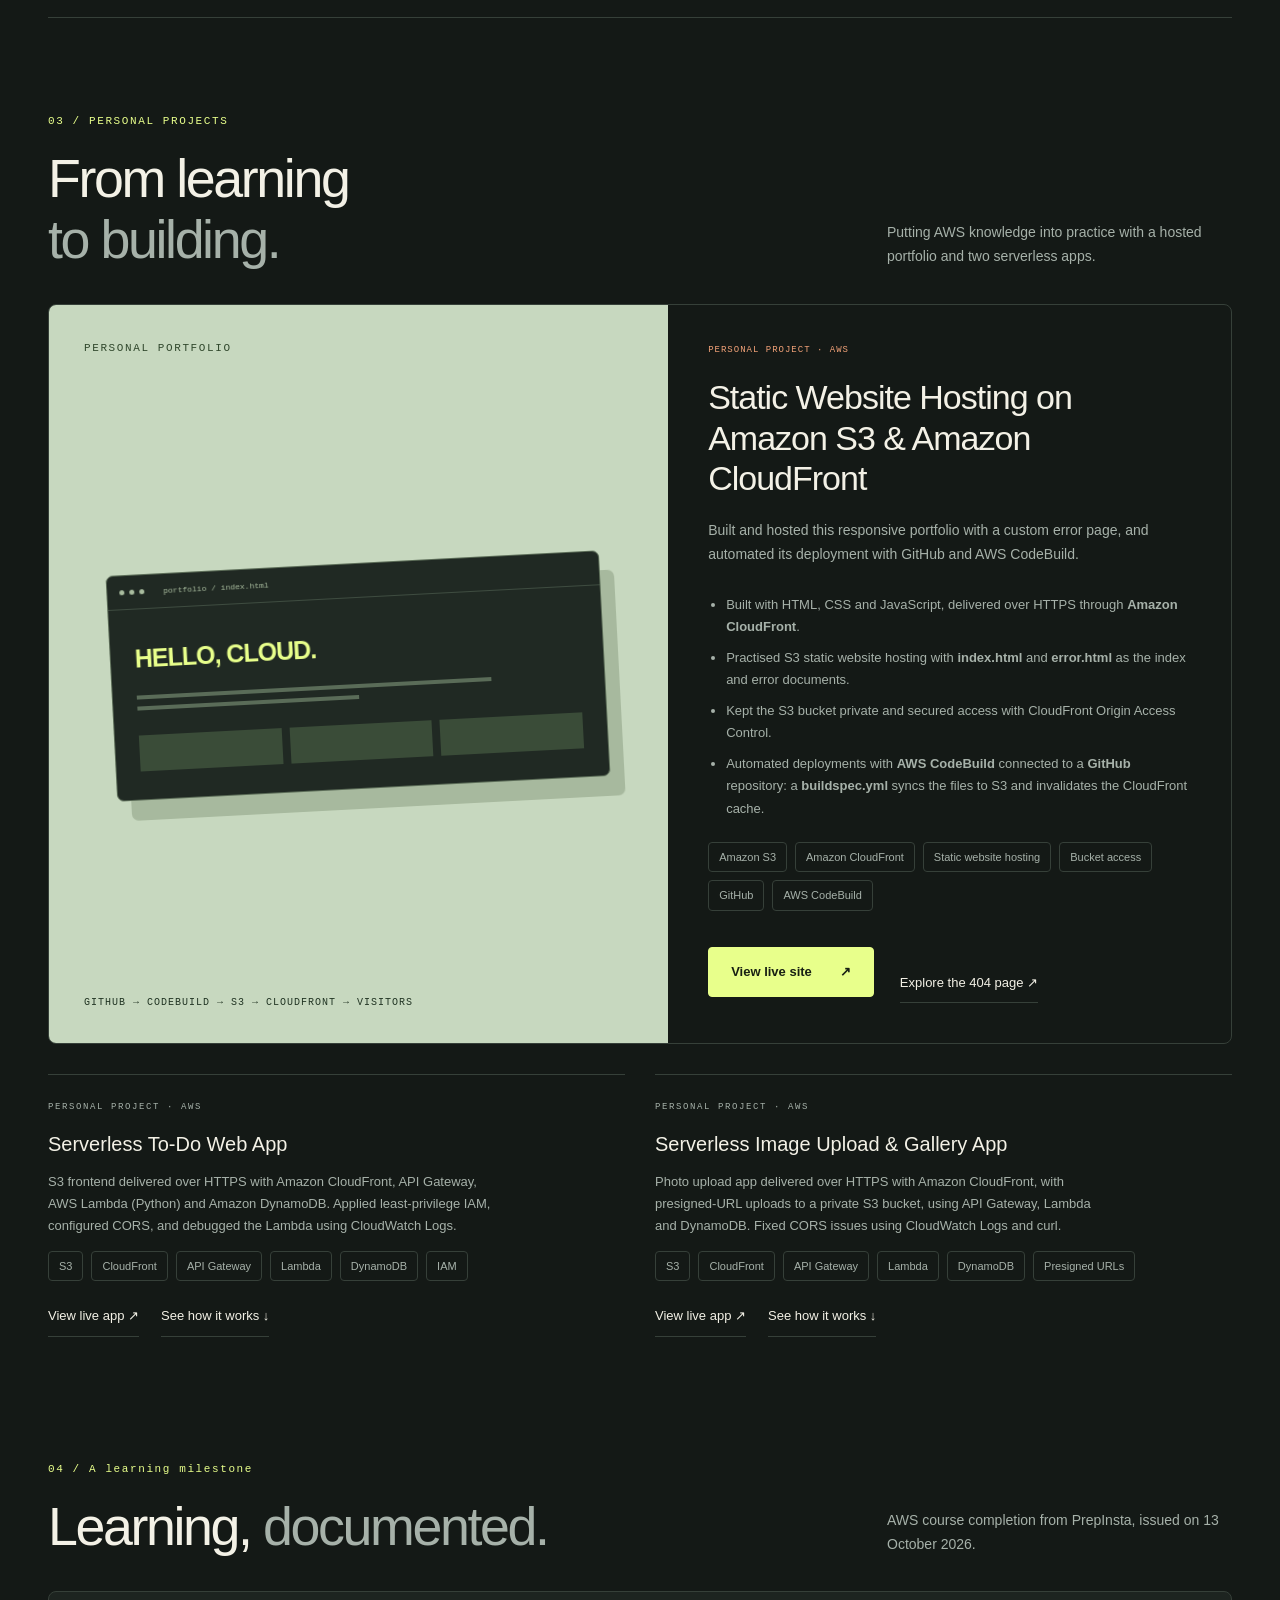
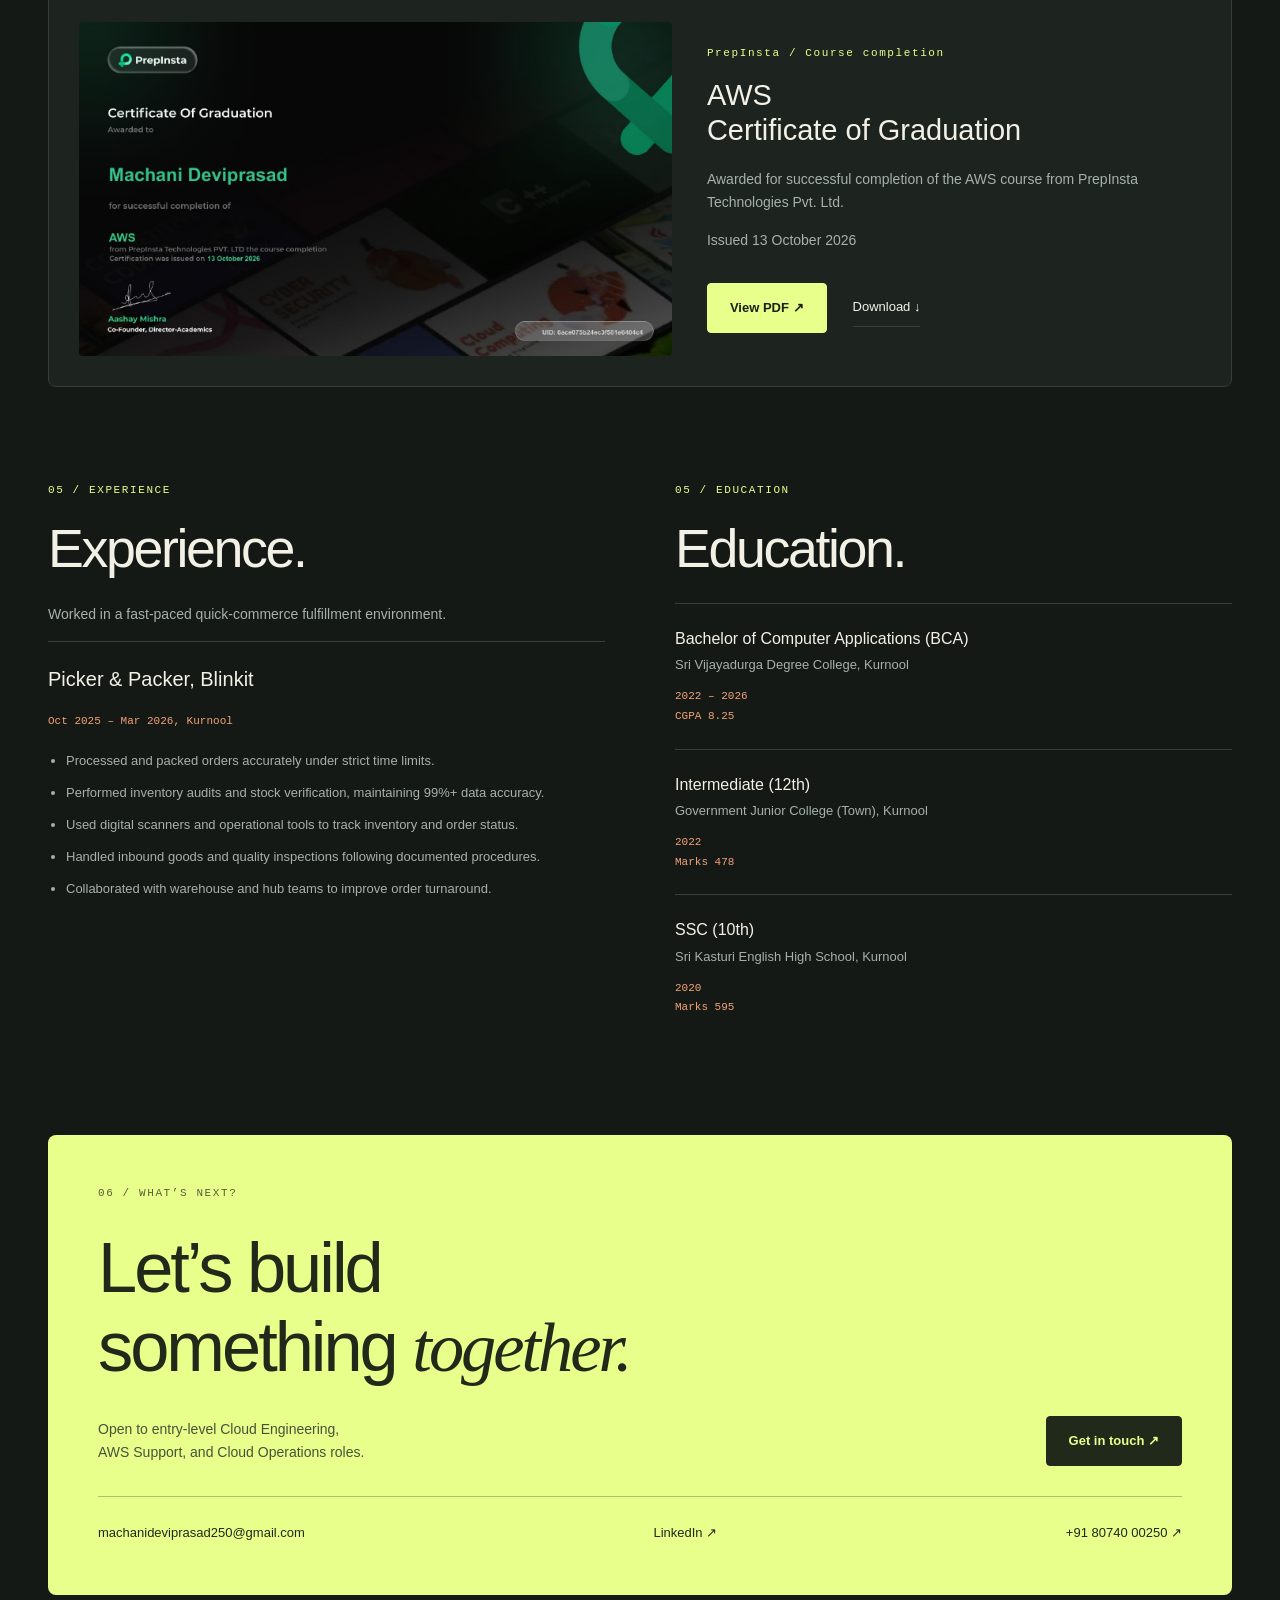
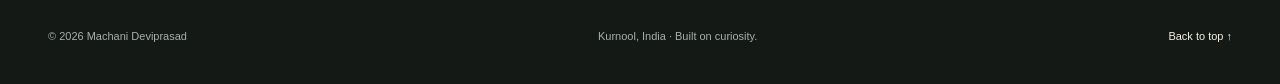
==== commit 6efba3a1: "used CI/CD in this project" ====
--- a/index.html
+++ b/index.html
@@ -1,4 +1,4 @@
-<!doctype html><html lang="en"><head><meta charset="utf-8"><meta name="viewport" content="width=device-width,initial-scale=1"><meta name="theme-color" content="#141916"><meta name="description" content="Machani Deviprasad — BCA graduate and aspiring AWS Cloud Engineer. Explore cloud skills, Git and GitHub, projects and experience."><title>Machani Deviprasad | Cloud Portfolio</title><link rel="stylesheet" href="style.css"></head><body><a class="skip" href="#main">Skip to content</a><header class="site-header"><a class="wordmark" href="index.html" aria-label="Machani Deviprasad home">md<span>.</span></a><nav aria-label="Main navigation"><a href="index.html#about">About</a><a href="index.html#skills">Skills</a><a href="index.html#projects">Projects</a><a href="index.html#certificate">Certificate</a><a href="index.html#experience">Experience</a><a class="nav-contact" href="index.html#contact">Let’s talk <span aria-hidden="true">↗</span></a></nav></header><main id="main"><section class="hero"><div class="hero-copy"><div class="eyebrow"><span class="status-dot"></span> OPEN TO ENTRY-LEVEL OPPORTUNITIES</div><p class="eyebrow hero-role">Aspiring AWS Cloud Engineer</p><p class="intro-name">Hello, I’m Machani Deviprasad.</p><h1>Curiosity.<br>Code.<br><span>The cloud.</span></h1><p class="hero-description">BCA graduate learning to connect compute, storage, networking, and web hosting with AWS.</p><div class="actions"><a class="button" href="#skills">Explore my skills <span>↗</span></a><a class="text-link" href="#certificate">View certificate ↓</a></div></div><div class="hero-art"><div class="art-caption"><span>MY CLOUD TOOLKIT</span><span>01 — AWS</span></div><div class="cloud-diagram" role="img" aria-label="Cloud foundations: compute, storage and networking connected to AWS"><div class="orbit orbit-one"></div><div class="orbit orbit-two"></div><div class="core"><svg viewBox="0 0 180 115" aria-hidden="true"><path d="M43 95h91a28 28 0 0 0 3-56 42 42 0 0 0-79-13A35 35 0 0 0 43 95Z" fill="none" stroke="currentColor" stroke-width="2"/></svg><strong>AWS</strong><small>FOUNDATIONS</small></div><span class="satellite sat-one">EC2 <i>compute</i></span><span class="satellite sat-two">S3 <i>storage</i></span><span class="satellite sat-three">VPC <i>network</i></span><span class="orbit-dot"></span></div><div class="art-footer"><span>Learning the services.<br>Understanding the connections.</span><span class="art-arrow">↗</span></div></div><div class="hero-meta"><div><span>BASED IN</span><strong>Kurnool, India</strong></div><div><span>EDUCATION</span><strong>BCA · Class of 2026</strong></div><div><span>ACADEMIC RECORD</span><strong>8.25 CGPA</strong></div><div><span>LOOKING AHEAD</span><strong>Cloud Engineering / Support</strong></div></div></section><section id="about" class="about-section"><div class="section-heading"><div><div class="eyebrow">01 / The person behind the portfolio</div><h2>Grounded in process.<br><em>Driven by curiosity.</em></h2></div><p>I’m starting my cloud career with a practical approach: learn the fundamentals, understand how they connect, and keep improving.</p></div><div class="about"><div class="about-quote">Accuracy and accountability matter, whether handling an order or learning cloud infrastructure.</div><div class="about-copy"><p>I’m a <strong>Bachelor of Computer Applications graduate</strong> based in Kurnool, Andhra Pradesh, with working knowledge of AWS services and an interest in cloud infrastructure.</p><p>My experience at Blinkit taught me to follow documented processes, work carefully under time pressure, and collaborate with a team. I’m bringing that mindset to an entry-level role in <strong>Cloud Engineering, AWS Support, or Cloud Operations.</strong></p><p class="profile-detail">Date of birth · <time datetime="2005-06-25">25 June 2005</time></p><div class="tags"><span class="tag">Quick learning</span><span class="tag">Adaptability</span><span class="tag">Time management</span><span class="tag">Team collaboration</span><span class="tag">Problem solving</span><span class="tag">Effective communication</span></div></div></div></section><section id="skills" class="skills-section"><div class="section-heading"><div><p class="eyebrow">02 / THE TOOLKIT</p><h2>Building blocks.<br><span>Growing possibilities.</span></h2></div><p>Working knowledge developed through AWS training and study, supported by version control and a practical approach to learning.</p></div><div class="filters" role="group" aria-label="Filter technical skills"><button type="button" data-filter="all" aria-pressed="true">All skills</button><button type="button" data-filter="compute" aria-pressed="false">Compute</button><button type="button" data-filter="storage" aria-pressed="false">Storage & data</button><button type="button" data-filter="networking" aria-pressed="false">Networking & web</button><button type="button" data-filter="operations" aria-pressed="false">Security & monitoring</button><button type="button" data-filter="development" aria-pressed="false">Git & GitHub</button></div><p class="filter-status" aria-live="polite" id="filter-status">Showing all 9 skill categories</p><div class="skills-grid"><article class="skill-card" data-category="compute"><div class="card-top"><span>01 / COMPUTE</span><span aria-hidden="true">↗</span></div><h3>Compute & scaling</h3><p>Launching and managing instances, event-driven functions, serverless APIs, and adjusting capacity to demand.</p><div class="tool-list">EC2 · Lambda · API Gateway · Auto Scaling</div></article><article class="skill-card" data-category="storage"><div class="card-top"><span>02 / STORAGE</span><span aria-hidden="true">↗</span></div><h3>Cloud storage</h3><p>Persistent block storage with EBS, S3 buckets and access control, and S3 Glacier for low-cost archival storage.</p><div class="tool-list">Amazon EBS · Amazon S3 · S3 Glacier</div></article><article class="skill-card" data-category="networking"><div class="card-top"><span>03 / NETWORKING</span><span aria-hidden="true">↗</span></div><h3>Networking & DNS</h3><p>Subnets, route tables, internet gateways, security groups, hosted zones, domain routing, and public, private, and Elastic IPs.</p><div class="tool-list">Amazon VPC · Route 53</div></article><article class="skill-card" data-category="networking"><div class="card-top"><span>04 / NETWORKING</span><span aria-hidden="true">↗</span></div><h3>Web hosting</h3><p>Hosting static websites on S3 and delivering them securely over HTTPS with a CDN.</p><div class="tool-list">Amazon S3 · Amazon CloudFront</div></article><article class="skill-card" data-category="storage"><div class="card-top"><span>05 / STORAGE</span><span aria-hidden="true">↗</span></div><h3>Managed databases</h3><p>Managed relational databases with RDS, plus NoSQL tables with DynamoDB for serverless apps.</p><div class="tool-list">Amazon RDS · Amazon DynamoDB</div></article><article class="skill-card" data-category="operations"><div class="card-top"><span>06 / OPERATIONS</span><span aria-hidden="true">↗</span></div><h3>Identity & access</h3><p>Users, groups, roles, and policies with an understanding of least-privilege access.</p><div class="tool-list">AWS IAM</div></article><article class="skill-card" data-category="networking"><div class="card-top"><span>07 / NETWORKING</span><span aria-hidden="true">↗</span></div><h3>Load balancing</h3><p>Understanding how Application Load Balancers distribute incoming traffic across EC2 instances.</p><div class="tool-list">Application Load Balancer</div></article><article class="skill-card" data-category="operations"><div class="card-top"><span>08 / OPERATIONS</span><span aria-hidden="true">↗</span></div><h3>Monitoring & alerts</h3><p>Monitoring AWS resources and understanding alarms and alerts with Amazon CloudWatch.</p><div class="tool-list">Amazon CloudWatch</div></article><article class="skill-card" data-category="development"><div class="card-top"><span>09 / DEVELOPMENT</span><span aria-hidden="true">↗</span></div><h3>Version control</h3><p>Tracking code changes with Git, working with branches and commits, and managing repositories and collaboration on GitHub.</p><div class="tool-list">Git · GitHub</div></article></div><div class="training"><h3>From services to understanding.</h3><p>My training covers EC2 and EBS, S3 access control, VPC design and IP addressing, Auto Scaling, RDS, DynamoDB, Lambda with API Gateway, IAM best practices, and static website hosting with S3 and CloudFront, and DNS with Route 53. I have also studied Application Load Balancers for distributing traffic across EC2 instances, and CloudWatch monitoring, alarms, and alerts.</p></div><div class="soft-skills"><h3>How I work</h3><div class="tags"><span>Quick learning</span><span>Adaptability</span><span>Time management</span><span>Team collaboration</span><span>Problem solving</span><span>Effective communication</span></div></div></section><section id="projects"><div class="section-heading"><div><p class="eyebrow">03 / PERSONAL PROJECTS</p><h2>From learning<br><span>to building.</span></h2></div><p>Putting AWS knowledge into practice with a hosted portfolio and two serverless apps.</p></div><article class="featured-project"><div class="project-art"><span class="eyebrow">PERSONAL PORTFOLIO</span><div class="browser-art" aria-hidden="true"><div class="browser-bar"><i></i><i></i><i></i><span>portfolio / index.html</span></div><div class="browser-body"><span>HELLO, CLOUD.</span><div class="mock-line"></div><div class="mock-line short"></div><div class="mock-grid"><i></i><i></i><i></i></div></div></div><span class="project-stack">AMAZON S3 → CLOUDFRONT → VISITORS</span></div><div class="project-detail"><span class="project-status">PERSONAL PROJECT · AWS</span><h3>Static Website Hosting on Amazon S3 &amp; Amazon CloudFront</h3><p>Built and hosted this responsive portfolio with a custom error page.</p><ul><li>Built with HTML, CSS and JavaScript, delivered over HTTPS through <strong>Amazon CloudFront</strong>.</li><li>Practised S3 static website hosting with <strong>index.html</strong> and <strong>error.html</strong> as the index and error documents.</li><li>Kept the S3 bucket private and secured access with CloudFront Origin Access Control.</li></ul><div class="tags"><span class="tag">Amazon S3</span><span class="tag">Amazon CloudFront</span><span class="tag">Static website hosting</span><span class="tag">Bucket access</span></div><div class="actions"><a class="button" href="https://d27uhqlte1g5pd.cloudfront.net/" target="_blank" rel="noopener">View live site <span>↗</span></a><a class="text-link" href="error.html">Explore the 404 page ↗</a></div></div></article><div class="roadmap"><article><p class="eyebrow">PERSONAL PROJECT · AWS</p><h3>Serverless To-Do Web App</h3><p>S3 frontend delivered over HTTPS with Amazon CloudFront, API Gateway, AWS Lambda (Python) and Amazon DynamoDB. Applied least-privilege IAM, configured CORS, and debugged the Lambda using CloudWatch Logs.</p><div class="tags" style="margin-top:14px"><span>S3</span><span>CloudFront</span><span>API Gateway</span><span>Lambda</span><span>DynamoDB</span><span>IAM</span></div><a class="text-link" href="https://d14zu7pv5esdgr.cloudfront.net/" target="_blank" rel="noopener" style="display:inline-block;margin:16px 22px 0 0">View live app ↗</a><a class="text-link arch-toggle" href="#architecture" aria-expanded="false" aria-controls="architecture" style="display:inline-block;margin-top:16px">See how it works ↓</a></article><article><p class="eyebrow">PERSONAL PROJECT · AWS</p><h3>Serverless Image Upload &amp; Gallery App</h3><p>Photo upload app delivered over HTTPS with Amazon CloudFront, with presigned-URL uploads to a private S3 bucket, using API Gateway, Lambda and DynamoDB. Fixed CORS issues using CloudWatch Logs and curl.</p><div class="tags" style="margin-top:14px"><span>S3</span><span>CloudFront</span><span>API Gateway</span><span>Lambda</span><span>DynamoDB</span><span>Presigned URLs</span></div><a class="text-link" href="https://dxq9xaxo17d4s.cloudfront.net/" target="_blank" rel="noopener" style="display:inline-block;margin:16px 22px 0 0">View live app ↗</a><a class="text-link arch-toggle" href="#architecture-image" aria-expanded="false" aria-controls="architecture-image" style="display:inline-block;margin-top:16px">See how it works ↓</a></article></div><div class="arch" id="architecture" data-cycle="9" data-map='[["e1", "n-user", "n-s3"], ["e2", "n-user", "n-api"], ["e3", "n-api", "n-lambda", "e-iam", "n-iam"], ["e4", "n-lambda", "n-ddb", "e-logs", "n-logs"]]'><div class="arch-inner"><div class="arch-head"><p class="eyebrow">HOW IT WORKS</p><h3>Serverless To-Do App on AWS</h3><p>Follow one request through the architecture. Select a step to jump to it. CloudFront serves the page over HTTPS.</p></div><div class="arch-body"><div class="arch-scroll"><svg viewBox="0 0 1000 490" role="img" aria-label="Architecture: browser loads the page from S3, calls API Gateway, which invokes Lambda, which reads and writes DynamoDB and logs to CloudWatch"><defs><marker id="ah" viewBox="0 0 10 10" refX="8" refY="5" markerWidth="7" markerHeight="7" orient="auto"><path d="M0 0L10 5L0 10z" fill="#5d6b62"/></marker><marker id="aho" viewBox="0 0 10 10" refX="8" refY="5" markerWidth="7" markerHeight="7" orient="auto"><path d="M0 0L10 5L0 10z" fill="#e8ff8b"/></marker></defs><rect class="cloud" x="225" y="10" width="765" height="470" rx="10"/><text class="cl" x="245" y="34">AWS CLOUD · ap-south-1 (MUMBAI)</text><path class="e" id="e1" d="M170 225 L260 125"/><path class="e" id="e2" d="M170 255 L260 255"/><path class="e" id="e3" d="M430 255 L540 255"/><path class="e" id="e4" d="M710 255 L800 255"/><path class="e" id="e-logs" d="M580 300 L520 380"/><path class="e" id="e-iam" d="M750 380 L680 300"/><path class="e" d="M560 100 L430 100"/><g class="n" id="n-user" style="--c:#a6b1a9"><rect x="20" y="210" width="150" height="90" rx="12"/><text class="t" x="95" y="246">User / Browser</text><text class="s" x="95" y="268">HTML + JavaScript</text></g><g class="n" id="n-s3" style="--c:#7bc96f"><rect x="260" y="55" width="170" height="90" rx="12"/><text class="t" x="345" y="91">Amazon S3</text><text class="s" x="345" y="113">Static website hosting</text><text class="s" x="345" y="131">(index.html)</text></g><g class="n" id="n-cf" style="--c:#8a968f"><rect x="560" y="55" width="170" height="90" rx="12"/><text class="t" x="645" y="91">CloudFront</text><text class="s" x="645" y="113">HTTPS + private bucket</text><text class="s" x="645" y="131">(Origin Access Control)</text></g><g class="n" id="n-api" style="--c:#e0558f"><rect x="260" y="210" width="170" height="90" rx="12"/><text class="t" x="345" y="246">API Gateway</text><text class="s" x="345" y="268">HTTP API</text><text class="s" x="345" y="286">/todos routes (CRUD)</text></g><g class="n" id="n-lambda" style="--c:#f2a278"><rect x="540" y="210" width="170" height="90" rx="12"/><text class="t" x="625" y="246">AWS Lambda</text><text class="s" x="625" y="268">Python 3.12</text><text class="s" x="625" y="286">todo-handler</text></g><g class="n" id="n-ddb" style="--c:#7f93ff"><rect x="800" y="210" width="170" height="90" rx="12"/><text class="t" x="885" y="246">DynamoDB</text><text class="s" x="885" y="268">Todos table</text><text class="s" x="885" y="286">(on-demand)</text></g><g class="n" id="n-logs" style="--c:#e0558f"><rect x="400" y="380" width="180" height="80" rx="12"/><text class="t" x="490" y="412">CloudWatch Logs</text><text class="s" x="490" y="434">Debugging &amp; monitoring</text></g><g class="n" id="n-iam" style="--c:#ef6a78"><rect x="690" y="380" width="180" height="80" rx="12"/><text class="t" x="780" y="410">IAM Role</text><text class="s" x="780" y="432">Least-privilege policy</text><text class="s" x="780" y="450">(Todos table only)</text></g><text class="lb" x="208" y="150" text-anchor="end">① Load page (HTTP)</text><text class="lb" x="215" y="278" text-anchor="middle">② fetch()</text><text class="lb" x="215" y="294" text-anchor="middle">JSON · HTTPS</text><text class="lb" x="485" y="242" text-anchor="middle">③ invoke</text><text class="lb" x="755" y="242" text-anchor="middle">④ read / write</text><text class="lb" x="525" y="345" text-anchor="end">logs</text><text class="lb" x="722" y="345" text-anchor="start">execution role</text><text class="lb" x="495" y="88" text-anchor="middle">origin</text><circle class="pkt" r="6" opacity="0"><animateMotion dur="9s" repeatCount="indefinite" path="M170 225 L260 125" keyPoints="0;0;1;1" keyTimes="0;0.020;0.210;1" calcMode="spline" keySplines="0 0 1 1;.45 0 .25 1;0 0 1 1"/><animate attributeName="opacity" dur="9s" repeatCount="indefinite" keyTimes="0;0.020;0.035;0.195;0.210;1" values="0;0;1;1;0;0"/></circle><circle class="pkt" r="6" opacity="0"><animateMotion dur="9s" repeatCount="indefinite" path="M170 255 L260 255" keyPoints="0;0;1;1" keyTimes="0;0.270;0.460;1" calcMode="spline" keySplines="0 0 1 1;.45 0 .25 1;0 0 1 1"/><animate attributeName="opacity" dur="9s" repeatCount="indefinite" keyTimes="0;0.270;0.285;0.445;0.460;1" values="0;0;1;1;0;0"/></circle><circle class="pkt" r="6" opacity="0"><animateMotion dur="9s" repeatCount="indefinite" path="M430 255 L540 255" keyPoints="0;0;1;1" keyTimes="0;0.520;0.710;1" calcMode="spline" keySplines="0 0 1 1;.45 0 .25 1;0 0 1 1"/><animate attributeName="opacity" dur="9s" repeatCount="indefinite" keyTimes="0;0.520;0.535;0.695;0.710;1" values="0;0;1;1;0;0"/></circle><circle class="pkt" r="6" opacity="0"><animateMotion dur="9s" repeatCount="indefinite" path="M750 380 L680 300" keyPoints="0;0;1;1" keyTimes="0;0.520;0.710;1" calcMode="spline" keySplines="0 0 1 1;.45 0 .25 1;0 0 1 1"/><animate attributeName="opacity" dur="9s" repeatCount="indefinite" keyTimes="0;0.520;0.535;0.695;0.710;1" values="0;0;1;1;0;0"/></circle><circle class="pkt" r="6" opacity="0"><animateMotion dur="9s" repeatCount="indefinite" path="M710 255 L800 255" keyPoints="0;0;1;1" keyTimes="0;0.770;0.960;1" calcMode="spline" keySplines="0 0 1 1;.45 0 .25 1;0 0 1 1"/><animate attributeName="opacity" dur="9s" repeatCount="indefinite" keyTimes="0;0.770;0.785;0.945;0.960;1" values="0;0;1;1;0;0"/></circle><circle class="pkt" r="6" opacity="0"><animateMotion dur="9s" repeatCount="indefinite" path="M580 300 L520 380" keyPoints="0;0;1;1" keyTimes="0;0.770;0.960;1" calcMode="spline" keySplines="0 0 1 1;.45 0 .25 1;0 0 1 1"/><animate attributeName="opacity" dur="9s" repeatCount="indefinite" keyTimes="0;0.770;0.785;0.945;0.960;1" values="0;0;1;1;0;0"/></circle></svg></div><ol class="arch-steps"><li tabindex="0" role="button"><b>Load the page</b><span>The browser requests index.html from the S3 static website.</span></li><li tabindex="0" role="button"><b>Call the API</b><span>JavaScript fetch() sends JSON over HTTPS to the API Gateway /todos routes.</span></li><li tabindex="0" role="button"><b>Invoke Lambda</b><span>API Gateway triggers the Python todo-handler, running under a least-privilege IAM role.</span></li><li tabindex="0" role="button"><b>Read / write data</b><span>Lambda reads and writes the Todos table in DynamoDB and logs to CloudWatch for debugging.</span></li></ol></div><button class="text-link arch-close" type="button">Hide diagram ↑</button></div></div><div class="arch" id="architecture-image" data-cycle="10" data-map='[["im-e1", "im-n-user", "im-n-fe"], ["im-e2", "im-n-user", "im-n-api"], ["im-e3", "im-n-api", "im-n-lambda", "im-e-iam", "im-n-iam"], ["im-e-up", "im-n-user", "im-n-imgs"], ["im-e4", "im-n-lambda", "im-n-ddb", "im-e5", "im-n-imgs"]]'><div class="arch-inner"><div class="arch-head"><p class="eyebrow">HOW IT WORKS</p><h3>Serverless Image Upload &amp; Gallery App on AWS</h3><p>Follow one image upload through the architecture. Select a step to jump to it.</p></div><div class="arch-body"><div class="arch-scroll"><svg viewBox="0 0 1000 515" role="img" aria-label="Architecture: browser loads the page from S3, requests a presigned URL through API Gateway and Lambda, uploads straight to the S3 images bucket, and Lambda reads and writes DynamoDB"><defs><marker id="ah2" viewBox="0 0 10 10" refX="8" refY="5" markerWidth="7" markerHeight="7" orient="auto"><path d="M0 0L10 5L0 10z" fill="#5d6b62"/></marker><marker id="aho2" viewBox="0 0 10 10" refX="8" refY="5" markerWidth="7" markerHeight="7" orient="auto"><path d="M0 0L10 5L0 10z" fill="#e8ff8b"/></marker></defs><rect class="cloud" x="225" y="10" width="765" height="490" rx="10"/><text class="cl" x="245" y="34">AWS CLOUD · ap-south-1 (MUMBAI)</text><path class="e" id="im-e1" d="M170 215 L260 120"/><path class="e" id="im-e2" d="M170 255 L260 255"/><path class="e" id="im-e3" d="M430 260 L520 260"/><path class="e" id="im-e4" d="M710 260 L800 260"/><path class="e" id="im-e5" d="M545 305 L430 410"/><path class="e" id="im-e-up" d="M110 300 L260 430"/><path class="e" id="im-e-iam" d="M690 390 L665 305"/><g class="n" id="im-n-user" style="--c:#a6b1a9"><rect x="20" y="200" width="150" height="100" rx="12"/><text class="t" x="95" y="240">User / Browser</text><text class="s" x="95" y="262">Web · Mobile · Tablet</text></g><g class="n" id="im-n-fe" style="--c:#7bc96f"><rect x="260" y="55" width="190" height="90" rx="12"/><text class="t" x="355" y="91">S3 Frontend</text><text class="s" x="355" y="113">myapp-frontend-1246</text><text class="s" x="355" y="131">(static website hosting)</text></g><g class="n" id="im-n-api" style="--c:#e0558f"><rect x="260" y="215" width="170" height="90" rx="12"/><text class="t" x="345" y="251">API Gateway</text><text class="s" x="345" y="273">HTTP API</text><text class="s" x="345" y="291">/upload-url · /images</text></g><g class="n" id="im-n-lambda" style="--c:#f2a278"><rect x="520" y="215" width="190" height="90" rx="12"/><text class="t" x="615" y="251">AWS Lambda</text><text class="s" x="615" y="273">getUploadUrl · listImages</text><text class="s" x="615" y="291">deleteImage</text></g><g class="n" id="im-n-ddb" style="--c:#7f93ff"><rect x="800" y="215" width="170" height="90" rx="12"/><text class="t" x="885" y="251">DynamoDB</text><text class="s" x="885" y="273">Table: images</text><text class="s" x="885" y="291">(key: imageId)</text></g><g class="n" id="im-n-imgs" style="--c:#7bc96f"><rect x="260" y="390" width="170" height="90" rx="12"/><text class="t" x="345" y="426">S3 Images</text><text class="s" x="345" y="448">myapp-images-1246</text><text class="s" x="345" y="466">(CORS enabled)</text></g><g class="n" id="im-n-iam" style="--c:#ef6a78"><rect x="600" y="390" width="190" height="80" rx="12"/><text class="t" x="695" y="420">IAM Role</text><text class="s" x="695" y="442">image-upload-lambda-role</text><text class="s" x="695" y="460">S3 + DynamoDB access</text></g><text class="lb" x="208" y="150" text-anchor="end">① Load page (HTTP)</text><text class="lb" x="215" y="278" text-anchor="middle">② fetch()</text><text class="lb" x="215" y="294" text-anchor="middle">JSON · HTTPS</text><text class="lb" x="475" y="248" text-anchor="middle">③ invoke</text><text class="lb" x="170" y="362" text-anchor="end">④ presigned upload</text><text class="lb" x="755" y="248" text-anchor="middle">⑤ read / write</text><text class="lb" x="508" y="366" text-anchor="start">list / delete</text><text class="lb" x="694" y="345" text-anchor="start">permissions</text><circle class="pkt" r="6" opacity="0"><animateMotion dur="10s" repeatCount="indefinite" path="M170 215 L260 120" keyPoints="0;0;1;1" keyTimes="0;0.015;0.170;1" calcMode="spline" keySplines="0 0 1 1;.45 0 .25 1;0 0 1 1"/><animate attributeName="opacity" dur="10s" repeatCount="indefinite" keyTimes="0;0.015;0.030;0.155;0.170;1" values="0;0;1;1;0;0"/></circle><circle class="pkt" r="6" opacity="0"><animateMotion dur="10s" repeatCount="indefinite" path="M170 255 L260 255" keyPoints="0;0;1;1" keyTimes="0;0.215;0.370;1" calcMode="spline" keySplines="0 0 1 1;.45 0 .25 1;0 0 1 1"/><animate attributeName="opacity" dur="10s" repeatCount="indefinite" keyTimes="0;0.215;0.230;0.355;0.370;1" values="0;0;1;1;0;0"/></circle><circle class="pkt" r="6" opacity="0"><animateMotion dur="10s" repeatCount="indefinite" path="M430 260 L520 260" keyPoints="0;0;1;1" keyTimes="0;0.415;0.570;1" calcMode="spline" keySplines="0 0 1 1;.45 0 .25 1;0 0 1 1"/><animate attributeName="opacity" dur="10s" repeatCount="indefinite" keyTimes="0;0.415;0.430;0.555;0.570;1" values="0;0;1;1;0;0"/></circle><circle class="pkt" r="6" opacity="0"><animateMotion dur="10s" repeatCount="indefinite" path="M690 390 L665 305" keyPoints="0;0;1;1" keyTimes="0;0.415;0.570;1" calcMode="spline" keySplines="0 0 1 1;.45 0 .25 1;0 0 1 1"/><animate attributeName="opacity" dur="10s" repeatCount="indefinite" keyTimes="0;0.415;0.430;0.555;0.570;1" values="0;0;1;1;0;0"/></circle><circle class="pkt" r="6" opacity="0"><animateMotion dur="10s" repeatCount="indefinite" path="M110 300 L260 430" keyPoints="0;0;1;1" keyTimes="0;0.615;0.770;1" calcMode="spline" keySplines="0 0 1 1;.45 0 .25 1;0 0 1 1"/><animate attributeName="opacity" dur="10s" repeatCount="indefinite" keyTimes="0;0.615;0.630;0.755;0.770;1" values="0;0;1;1;0;0"/></circle><circle class="pkt" r="6" opacity="0"><animateMotion dur="10s" repeatCount="indefinite" path="M710 260 L800 260" keyPoints="0;0;1;1" keyTimes="0;0.815;0.970;1" calcMode="spline" keySplines="0 0 1 1;.45 0 .25 1;0 0 1 1"/><animate attributeName="opacity" dur="10s" repeatCount="indefinite" keyTimes="0;0.815;0.830;0.955;0.970;1" values="0;0;1;1;0;0"/></circle><circle class="pkt" r="6" opacity="0"><animateMotion dur="10s" repeatCount="indefinite" path="M545 305 L430 410" keyPoints="0;0;1;1" keyTimes="0;0.815;0.970;1" calcMode="spline" keySplines="0 0 1 1;.45 0 .25 1;0 0 1 1"/><animate attributeName="opacity" dur="10s" repeatCount="indefinite" keyTimes="0;0.815;0.830;0.955;0.970;1" values="0;0;1;1;0;0"/></circle></svg></div><ol class="arch-steps"><li tabindex="0" role="button"><b>Load the gallery</b><span>The browser requests index.html from the S3 static website.</span></li><li tabindex="0" role="button"><b>Ask for an upload URL</b><span>JavaScript sends POST /upload-url over HTTPS to API Gateway.</span></li><li tabindex="0" role="button"><b>Sign the URL</b><span>The getUploadUrl Lambda creates a presigned URL, running under a least-privilege IAM role.</span></li><li tabindex="0" role="button"><b>Upload to S3</b><span>The browser sends the image straight to the images bucket using the presigned URL (CORS enabled).</span></li><li tabindex="0" role="button"><b>List &amp; delete</b><span>listImages and deleteImage work with the DynamoDB images table and the bucket (GET /images, DELETE /images/{imageId}).</span></li></ol></div><button class="text-link arch-close" type="button">Hide diagram ↑</button></div></div></section><section id="certificate" class="certificate-section"><div class="section-heading"><div><div class="eyebrow">04 / A learning milestone</div><h2>Learning, <em>documented.</em></h2></div><p>AWS course completion from PrepInsta, issued on 13 October 2026.</p></div><article class="certificate"><a href="certificate_AWS_Machani_Deviprasad.pdf" target="_blank" rel="noopener" aria-label="Open AWS course certificate PDF"><img src="certificate.png" width="1500" height="844" alt="PrepInsta AWS course Certificate of Graduation awarded to Machani Deviprasad on 13 October 2026" loading="lazy"></a><div><div class="eyebrow">PrepInsta / Course completion</div><h3>AWS<br>Certificate of Graduation</h3><p>Awarded for successful completion of the AWS course from PrepInsta Technologies Pvt. Ltd.</p><p>Issued <time datetime="2026-10-13">13 October 2026</time></p><div class="actions"><a class="button" href="certificate_AWS_Machani_Deviprasad.pdf" target="_blank" rel="noopener">View PDF ↗</a><a class="text-link" href="certificate_AWS_Machani_Deviprasad.pdf" download>Download ↓</a></div></div></article></section><div class="journey"><section id="experience" aria-labelledby="experience-title">
+<!doctype html><html lang="en"><head><meta charset="utf-8"><meta name="viewport" content="width=device-width,initial-scale=1"><meta name="theme-color" content="#141916"><meta name="description" content="Machani Deviprasad — BCA graduate and aspiring AWS Cloud Engineer. Explore cloud skills, Git and GitHub, projects and experience."><title>Machani Deviprasad | Cloud Portfolio</title><link rel="stylesheet" href="style.css"></head><body><a class="skip" href="#main">Skip to content</a><header class="site-header"><a class="wordmark" href="index.html" aria-label="Machani Deviprasad home">md<span>.</span></a><nav aria-label="Main navigation"><a href="index.html#about">About</a><a href="index.html#skills">Skills</a><a href="index.html#projects">Projects</a><a href="index.html#certificate">Certificate</a><a href="index.html#experience">Experience</a><a class="nav-contact" href="index.html#contact">Let’s talk <span aria-hidden="true">↗</span></a></nav></header><main id="main"><section class="hero"><div class="hero-copy"><div class="eyebrow"><span class="status-dot"></span> OPEN TO ENTRY-LEVEL OPPORTUNITIES</div><p class="eyebrow hero-role">Aspiring AWS Cloud Engineer</p><p class="intro-name">Hello, I’m Machani Deviprasad.</p><h1>Curiosity.<br>Code.<br><span>The cloud.</span></h1><p class="hero-description">BCA graduate learning to connect compute, storage, networking, and web hosting with AWS.</p><div class="actions"><a class="button" href="#skills">Explore my skills <span>↗</span></a><a class="text-link" href="#certificate">View certificate ↓</a></div></div><div class="hero-art"><div class="art-caption"><span>MY CLOUD TOOLKIT</span><span>01 — AWS</span></div><div class="cloud-diagram" role="img" aria-label="Cloud foundations: compute, storage and networking connected to AWS"><div class="orbit orbit-one"></div><div class="orbit orbit-two"></div><div class="core"><svg viewBox="0 0 180 115" aria-hidden="true"><path d="M43 95h91a28 28 0 0 0 3-56 42 42 0 0 0-79-13A35 35 0 0 0 43 95Z" fill="none" stroke="currentColor" stroke-width="2"/></svg><strong>AWS</strong><small>FOUNDATIONS</small></div><span class="satellite sat-one">EC2 <i>compute</i></span><span class="satellite sat-two">S3 <i>storage</i></span><span class="satellite sat-three">VPC <i>network</i></span><span class="orbit-dot"></span></div><div class="art-footer"><span>Learning the services.<br>Understanding the connections.</span><span class="art-arrow">↗</span></div></div><div class="hero-meta"><div><span>BASED IN</span><strong>Kurnool, India</strong></div><div><span>EDUCATION</span><strong>BCA · Class of 2026</strong></div><div><span>ACADEMIC RECORD</span><strong>8.25 CGPA</strong></div><div><span>LOOKING AHEAD</span><strong>Cloud Engineering / Support</strong></div></div></section><section id="about" class="about-section"><div class="section-heading"><div><div class="eyebrow">01 / The person behind the portfolio</div><h2>Grounded in process.<br><em>Driven by curiosity.</em></h2></div><p>I’m starting my cloud career with a practical approach: learn the fundamentals, understand how they connect, and keep improving.</p></div><div class="about"><div class="about-quote">Accuracy and accountability matter, whether handling an order or learning cloud infrastructure.</div><div class="about-copy"><p>I’m a <strong>Bachelor of Computer Applications graduate</strong> based in Kurnool, Andhra Pradesh, with working knowledge of AWS services and an interest in cloud infrastructure.</p><p>My experience at Blinkit taught me to follow documented processes, work carefully under time pressure, and collaborate with a team. I’m bringing that mindset to an entry-level role in <strong>Cloud Engineering, AWS Support, or Cloud Operations.</strong></p><p class="profile-detail">Date of birth · <time datetime="2005-06-25">25 June 2005</time></p><div class="tags"><span class="tag">Quick learning</span><span class="tag">Adaptability</span><span class="tag">Time management</span><span class="tag">Team collaboration</span><span class="tag">Problem solving</span><span class="tag">Effective communication</span></div></div></div></section><section id="skills" class="skills-section"><div class="section-heading"><div><p class="eyebrow">02 / THE TOOLKIT</p><h2>Building blocks.<br><span>Growing possibilities.</span></h2></div><p>Working knowledge developed through AWS training and study, supported by version control and a practical approach to learning.</p></div><div class="filters" role="group" aria-label="Filter technical skills"><button type="button" data-filter="all" aria-pressed="true">All skills</button><button type="button" data-filter="compute" aria-pressed="false">Compute</button><button type="button" data-filter="storage" aria-pressed="false">Storage & data</button><button type="button" data-filter="networking" aria-pressed="false">Networking & web</button><button type="button" data-filter="operations" aria-pressed="false">Security & monitoring</button><button type="button" data-filter="development" aria-pressed="false">Git & CI/CD</button></div><p class="filter-status" aria-live="polite" id="filter-status">Showing all 10 skill categories</p><div class="skills-grid"><article class="skill-card" data-category="compute"><div class="card-top"><span>01 / COMPUTE</span><span aria-hidden="true">↗</span></div><h3>Compute & scaling</h3><p>Launching and managing instances, event-driven functions, serverless APIs, and adjusting capacity to demand.</p><div class="tool-list">EC2 · Lambda · API Gateway · Auto Scaling</div></article><article class="skill-card" data-category="storage"><div class="card-top"><span>02 / STORAGE</span><span aria-hidden="true">↗</span></div><h3>Cloud storage</h3><p>Persistent block storage with EBS, S3 buckets and access control, and S3 Glacier for low-cost archival storage.</p><div class="tool-list">Amazon EBS · Amazon S3 · S3 Glacier</div></article><article class="skill-card" data-category="networking"><div class="card-top"><span>03 / NETWORKING</span><span aria-hidden="true">↗</span></div><h3>Networking & DNS</h3><p>Subnets, route tables, internet gateways, security groups, hosted zones, domain routing, and public, private, and Elastic IPs.</p><div class="tool-list">Amazon VPC · Route 53</div></article><article class="skill-card" data-category="networking"><div class="card-top"><span>04 / NETWORKING</span><span aria-hidden="true">↗</span></div><h3>Web hosting</h3><p>Hosting static websites on S3 and delivering them securely over HTTPS with a CDN.</p><div class="tool-list">Amazon S3 · Amazon CloudFront</div></article><article class="skill-card" data-category="storage"><div class="card-top"><span>05 / STORAGE</span><span aria-hidden="true">↗</span></div><h3>Managed databases</h3><p>Managed relational databases with RDS, plus NoSQL tables with DynamoDB for serverless apps.</p><div class="tool-list">Amazon RDS · Amazon DynamoDB</div></article><article class="skill-card" data-category="operations"><div class="card-top"><span>06 / OPERATIONS</span><span aria-hidden="true">↗</span></div><h3>Identity & access</h3><p>Users, groups, roles, and policies with an understanding of least-privilege access.</p><div class="tool-list">AWS IAM</div></article><article class="skill-card" data-category="networking"><div class="card-top"><span>07 / NETWORKING</span><span aria-hidden="true">↗</span></div><h3>Load balancing</h3><p>Understanding how Application Load Balancers distribute incoming traffic across EC2 instances.</p><div class="tool-list">Application Load Balancer</div></article><article class="skill-card" data-category="operations"><div class="card-top"><span>08 / OPERATIONS</span><span aria-hidden="true">↗</span></div><h3>Monitoring & alerts</h3><p>Monitoring AWS resources and understanding alarms and alerts with Amazon CloudWatch.</p><div class="tool-list">Amazon CloudWatch</div></article><article class="skill-card" data-category="development"><div class="card-top"><span>09 / DEVELOPMENT</span><span aria-hidden="true">↗</span></div><h3>Version control</h3><p>Tracking code changes with Git, working with branches and commits, and managing repositories and collaboration on GitHub.</p><div class="tool-list">Git · GitHub</div></article><article class="skill-card" data-category="development"><div class="card-top"><span>10 / DEVELOPMENT</span><span aria-hidden="true">↗</span></div><h3>CI/CD pipeline</h3><p>Automating how code is built and released: source control with CodeCommit, builds with CodeBuild, deployments with CodeDeploy, all orchestrated by CodePipeline.</p><div class="tool-list">AWS CodePipeline · CodeCommit · CodeBuild · CodeDeploy</div></article></div><div class="training"><h3>From services to understanding.</h3><p>My training covers EC2 and EBS, S3 access control, VPC design and IP addressing, Auto Scaling, RDS, DynamoDB, Lambda with API Gateway, IAM best practices, and static website hosting with S3 and CloudFront, and DNS with Route 53. I have also studied Application Load Balancers for distributing traffic across EC2 instances, and CloudWatch monitoring, alarms, and alerts. For automation, I use GitHub with AWS CodeBuild to deploy this site, and I have studied CI/CD on AWS with CodeCommit, CodeDeploy, and CodePipeline.</p></div><div class="soft-skills"><h3>How I work</h3><div class="tags"><span>Quick learning</span><span>Adaptability</span><span>Time management</span><span>Team collaboration</span><span>Problem solving</span><span>Effective communication</span></div></div></section><section id="projects"><div class="section-heading"><div><p class="eyebrow">03 / PERSONAL PROJECTS</p><h2>From learning<br><span>to building.</span></h2></div><p>Putting AWS knowledge into practice with a hosted portfolio and two serverless apps.</p></div><article class="featured-project"><div class="project-art"><span class="eyebrow">PERSONAL PORTFOLIO</span><div class="browser-art" aria-hidden="true"><div class="browser-bar"><i></i><i></i><i></i><span>portfolio / index.html</span></div><div class="browser-body"><span>HELLO, CLOUD.</span><div class="mock-line"></div><div class="mock-line short"></div><div class="mock-grid"><i></i><i></i><i></i></div></div></div><span class="project-stack">GITHUB → CODEBUILD → S3 → CLOUDFRONT → VISITORS</span></div><div class="project-detail"><span class="project-status">PERSONAL PROJECT · AWS</span><h3>Static Website Hosting on Amazon S3 &amp; Amazon CloudFront</h3><p>Built and hosted this responsive portfolio with a custom error page, and automated its deployment with GitHub and AWS CodeBuild.</p><ul><li>Built with HTML, CSS and JavaScript, delivered over HTTPS through <strong>Amazon CloudFront</strong>.</li><li>Practised S3 static website hosting with <strong>index.html</strong> and <strong>error.html</strong> as the index and error documents.</li><li>Kept the S3 bucket private and secured access with CloudFront Origin Access Control.</li><li>Automated deployments with <strong>AWS CodeBuild</strong> connected to a <strong>GitHub</strong> repository: a <strong>buildspec.yml</strong> syncs the files to S3 and invalidates the CloudFront cache.</li></ul><div class="tags"><span class="tag">Amazon S3</span><span class="tag">Amazon CloudFront</span><span class="tag">Static website hosting</span><span class="tag">Bucket access</span><span class="tag">GitHub</span><span class="tag">AWS CodeBuild</span></div><div class="actions"><a class="button" href="https://d27uhqlte1g5pd.cloudfront.net/" target="_blank" rel="noopener">View live site <span>↗</span></a><a class="text-link" href="error.html">Explore the 404 page ↗</a></div></div></article><div class="roadmap"><article><p class="eyebrow">PERSONAL PROJECT · AWS</p><h3>Serverless To-Do Web App</h3><p>S3 frontend delivered over HTTPS with Amazon CloudFront, API Gateway, AWS Lambda (Python) and Amazon DynamoDB. Applied least-privilege IAM, configured CORS, and debugged the Lambda using CloudWatch Logs.</p><div class="tags" style="margin-top:14px"><span>S3</span><span>CloudFront</span><span>API Gateway</span><span>Lambda</span><span>DynamoDB</span><span>IAM</span></div><a class="text-link" href="https://d14zu7pv5esdgr.cloudfront.net/" target="_blank" rel="noopener" style="display:inline-block;margin:16px 22px 0 0">View live app ↗</a><a class="text-link arch-toggle" href="#architecture" aria-expanded="false" aria-controls="architecture" style="display:inline-block;margin-top:16px">See how it works ↓</a></article><article><p class="eyebrow">PERSONAL PROJECT · AWS</p><h3>Serverless Image Upload &amp; Gallery App</h3><p>Photo upload app delivered over HTTPS with Amazon CloudFront, with presigned-URL uploads to a private S3 bucket, using API Gateway, Lambda and DynamoDB. Fixed CORS issues using CloudWatch Logs and curl.</p><div class="tags" style="margin-top:14px"><span>S3</span><span>CloudFront</span><span>API Gateway</span><span>Lambda</span><span>DynamoDB</span><span>Presigned URLs</span></div><a class="text-link" href="https://dxq9xaxo17d4s.cloudfront.net/" target="_blank" rel="noopener" style="display:inline-block;margin:16px 22px 0 0">View live app ↗</a><a class="text-link arch-toggle" href="#architecture-image" aria-expanded="false" aria-controls="architecture-image" style="display:inline-block;margin-top:16px">See how it works ↓</a></article></div><div class="arch" id="architecture" data-cycle="9" data-map='[["e1", "n-user", "n-s3"], ["e2", "n-user", "n-api"], ["e3", "n-api", "n-lambda", "e-iam", "n-iam"], ["e4", "n-lambda", "n-ddb", "e-logs", "n-logs"]]'><div class="arch-inner"><div class="arch-head"><p class="eyebrow">HOW IT WORKS</p><h3>Serverless To-Do App on AWS</h3><p>Follow one request through the architecture. Select a step to jump to it. CloudFront serves the page over HTTPS.</p></div><div class="arch-body"><div class="arch-scroll"><svg viewBox="0 0 1000 490" role="img" aria-label="Architecture: browser loads the page from S3, calls API Gateway, which invokes Lambda, which reads and writes DynamoDB and logs to CloudWatch"><defs><marker id="ah" viewBox="0 0 10 10" refX="8" refY="5" markerWidth="7" markerHeight="7" orient="auto"><path d="M0 0L10 5L0 10z" fill="#5d6b62"/></marker><marker id="aho" viewBox="0 0 10 10" refX="8" refY="5" markerWidth="7" markerHeight="7" orient="auto"><path d="M0 0L10 5L0 10z" fill="#e8ff8b"/></marker></defs><rect class="cloud" x="225" y="10" width="765" height="470" rx="10"/><text class="cl" x="245" y="34">AWS CLOUD · ap-south-1 (MUMBAI)</text><path class="e" id="e1" d="M170 225 L260 125"/><path class="e" id="e2" d="M170 255 L260 255"/><path class="e" id="e3" d="M430 255 L540 255"/><path class="e" id="e4" d="M710 255 L800 255"/><path class="e" id="e-logs" d="M580 300 L520 380"/><path class="e" id="e-iam" d="M750 380 L680 300"/><path class="e" d="M560 100 L430 100"/><g class="n" id="n-user" style="--c:#a6b1a9"><rect x="20" y="210" width="150" height="90" rx="12"/><text class="t" x="95" y="246">User / Browser</text><text class="s" x="95" y="268">HTML + JavaScript</text></g><g class="n" id="n-s3" style="--c:#7bc96f"><rect x="260" y="55" width="170" height="90" rx="12"/><text class="t" x="345" y="91">Amazon S3</text><text class="s" x="345" y="113">Static website hosting</text><text class="s" x="345" y="131">(index.html)</text></g><g class="n" id="n-cf" style="--c:#8a968f"><rect x="560" y="55" width="170" height="90" rx="12"/><text class="t" x="645" y="91">CloudFront</text><text class="s" x="645" y="113">HTTPS + private bucket</text><text class="s" x="645" y="131">(Origin Access Control)</text></g><g class="n" id="n-api" style="--c:#e0558f"><rect x="260" y="210" width="170" height="90" rx="12"/><text class="t" x="345" y="246">API Gateway</text><text class="s" x="345" y="268">HTTP API</text><text class="s" x="345" y="286">/todos routes (CRUD)</text></g><g class="n" id="n-lambda" style="--c:#f2a278"><rect x="540" y="210" width="170" height="90" rx="12"/><text class="t" x="625" y="246">AWS Lambda</text><text class="s" x="625" y="268">Python 3.12</text><text class="s" x="625" y="286">todo-handler</text></g><g class="n" id="n-ddb" style="--c:#7f93ff"><rect x="800" y="210" width="170" height="90" rx="12"/><text class="t" x="885" y="246">DynamoDB</text><text class="s" x="885" y="268">Todos table</text><text class="s" x="885" y="286">(on-demand)</text></g><g class="n" id="n-logs" style="--c:#e0558f"><rect x="400" y="380" width="180" height="80" rx="12"/><text class="t" x="490" y="412">CloudWatch Logs</text><text class="s" x="490" y="434">Debugging &amp; monitoring</text></g><g class="n" id="n-iam" style="--c:#ef6a78"><rect x="690" y="380" width="180" height="80" rx="12"/><text class="t" x="780" y="410">IAM Role</text><text class="s" x="780" y="432">Least-privilege policy</text><text class="s" x="780" y="450">(Todos table only)</text></g><text class="lb" x="208" y="150" text-anchor="end">① Load page (HTTP)</text><text class="lb" x="215" y="278" text-anchor="middle">② fetch()</text><text class="lb" x="215" y="294" text-anchor="middle">JSON · HTTPS</text><text class="lb" x="485" y="242" text-anchor="middle">③ invoke</text><text class="lb" x="755" y="242" text-anchor="middle">④ read / write</text><text class="lb" x="525" y="345" text-anchor="end">logs</text><text class="lb" x="722" y="345" text-anchor="start">execution role</text><text class="lb" x="495" y="88" text-anchor="middle">origin</text><circle class="pkt" r="6" opacity="0"><animateMotion dur="9s" repeatCount="indefinite" path="M170 225 L260 125" keyPoints="0;0;1;1" keyTimes="0;0.020;0.210;1" calcMode="spline" keySplines="0 0 1 1;.45 0 .25 1;0 0 1 1"/><animate attributeName="opacity" dur="9s" repeatCount="indefinite" keyTimes="0;0.020;0.035;0.195;0.210;1" values="0;0;1;1;0;0"/></circle><circle class="pkt" r="6" opacity="0"><animateMotion dur="9s" repeatCount="indefinite" path="M170 255 L260 255" keyPoints="0;0;1;1" keyTimes="0;0.270;0.460;1" calcMode="spline" keySplines="0 0 1 1;.45 0 .25 1;0 0 1 1"/><animate attributeName="opacity" dur="9s" repeatCount="indefinite" keyTimes="0;0.270;0.285;0.445;0.460;1" values="0;0;1;1;0;0"/></circle><circle class="pkt" r="6" opacity="0"><animateMotion dur="9s" repeatCount="indefinite" path="M430 255 L540 255" keyPoints="0;0;1;1" keyTimes="0;0.520;0.710;1" calcMode="spline" keySplines="0 0 1 1;.45 0 .25 1;0 0 1 1"/><animate attributeName="opacity" dur="9s" repeatCount="indefinite" keyTimes="0;0.520;0.535;0.695;0.710;1" values="0;0;1;1;0;0"/></circle><circle class="pkt" r="6" opacity="0"><animateMotion dur="9s" repeatCount="indefinite" path="M750 380 L680 300" keyPoints="0;0;1;1" keyTimes="0;0.520;0.710;1" calcMode="spline" keySplines="0 0 1 1;.45 0 .25 1;0 0 1 1"/><animate attributeName="opacity" dur="9s" repeatCount="indefinite" keyTimes="0;0.520;0.535;0.695;0.710;1" values="0;0;1;1;0;0"/></circle><circle class="pkt" r="6" opacity="0"><animateMotion dur="9s" repeatCount="indefinite" path="M710 255 L800 255" keyPoints="0;0;1;1" keyTimes="0;0.770;0.960;1" calcMode="spline" keySplines="0 0 1 1;.45 0 .25 1;0 0 1 1"/><animate attributeName="opacity" dur="9s" repeatCount="indefinite" keyTimes="0;0.770;0.785;0.945;0.960;1" values="0;0;1;1;0;0"/></circle><circle class="pkt" r="6" opacity="0"><animateMotion dur="9s" repeatCount="indefinite" path="M580 300 L520 380" keyPoints="0;0;1;1" keyTimes="0;0.770;0.960;1" calcMode="spline" keySplines="0 0 1 1;.45 0 .25 1;0 0 1 1"/><animate attributeName="opacity" dur="9s" repeatCount="indefinite" keyTimes="0;0.770;0.785;0.945;0.960;1" values="0;0;1;1;0;0"/></circle></svg></div><ol class="arch-steps"><li tabindex="0" role="button"><b>Load the page</b><span>The browser requests index.html from the S3 static website.</span></li><li tabindex="0" role="button"><b>Call the API</b><span>JavaScript fetch() sends JSON over HTTPS to the API Gateway /todos routes.</span></li><li tabindex="0" role="button"><b>Invoke Lambda</b><span>API Gateway triggers the Python todo-handler, running under a least-privilege IAM role.</span></li><li tabindex="0" role="button"><b>Read / write data</b><span>Lambda reads and writes the Todos table in DynamoDB and logs to CloudWatch for debugging.</span></li></ol></div><button class="text-link arch-close" type="button">Hide diagram ↑</button></div></div><div class="arch" id="architecture-image" data-cycle="10" data-map='[["im-e1", "im-n-user", "im-n-fe"], ["im-e2", "im-n-user", "im-n-api"], ["im-e3", "im-n-api", "im-n-lambda", "im-e-iam", "im-n-iam"], ["im-e-up", "im-n-user", "im-n-imgs"], ["im-e4", "im-n-lambda", "im-n-ddb", "im-e5", "im-n-imgs"]]'><div class="arch-inner"><div class="arch-head"><p class="eyebrow">HOW IT WORKS</p><h3>Serverless Image Upload &amp; Gallery App on AWS</h3><p>Follow one image upload through the architecture. Select a step to jump to it.</p></div><div class="arch-body"><div class="arch-scroll"><svg viewBox="0 0 1000 515" role="img" aria-label="Architecture: browser loads the page from S3, requests a presigned URL through API Gateway and Lambda, uploads straight to the S3 images bucket, and Lambda reads and writes DynamoDB"><defs><marker id="ah2" viewBox="0 0 10 10" refX="8" refY="5" markerWidth="7" markerHeight="7" orient="auto"><path d="M0 0L10 5L0 10z" fill="#5d6b62"/></marker><marker id="aho2" viewBox="0 0 10 10" refX="8" refY="5" markerWidth="7" markerHeight="7" orient="auto"><path d="M0 0L10 5L0 10z" fill="#e8ff8b"/></marker></defs><rect class="cloud" x="225" y="10" width="765" height="490" rx="10"/><text class="cl" x="245" y="34">AWS CLOUD · ap-south-1 (MUMBAI)</text><path class="e" id="im-e1" d="M170 215 L260 120"/><path class="e" id="im-e2" d="M170 255 L260 255"/><path class="e" id="im-e3" d="M430 260 L520 260"/><path class="e" id="im-e4" d="M710 260 L800 260"/><path class="e" id="im-e5" d="M545 305 L430 410"/><path class="e" id="im-e-up" d="M110 300 L260 430"/><path class="e" id="im-e-iam" d="M690 390 L665 305"/><g class="n" id="im-n-user" style="--c:#a6b1a9"><rect x="20" y="200" width="150" height="100" rx="12"/><text class="t" x="95" y="240">User / Browser</text><text class="s" x="95" y="262">Web · Mobile · Tablet</text></g><g class="n" id="im-n-fe" style="--c:#7bc96f"><rect x="260" y="55" width="190" height="90" rx="12"/><text class="t" x="355" y="91">S3 Frontend</text><text class="s" x="355" y="113">myapp-frontend-1246</text><text class="s" x="355" y="131">(static website hosting)</text></g><g class="n" id="im-n-api" style="--c:#e0558f"><rect x="260" y="215" width="170" height="90" rx="12"/><text class="t" x="345" y="251">API Gateway</text><text class="s" x="345" y="273">HTTP API</text><text class="s" x="345" y="291">/upload-url · /images</text></g><g class="n" id="im-n-lambda" style="--c:#f2a278"><rect x="520" y="215" width="190" height="90" rx="12"/><text class="t" x="615" y="251">AWS Lambda</text><text class="s" x="615" y="273">getUploadUrl · listImages</text><text class="s" x="615" y="291">deleteImage</text></g><g class="n" id="im-n-ddb" style="--c:#7f93ff"><rect x="800" y="215" width="170" height="90" rx="12"/><text class="t" x="885" y="251">DynamoDB</text><text class="s" x="885" y="273">Table: images</text><text class="s" x="885" y="291">(key: imageId)</text></g><g class="n" id="im-n-imgs" style="--c:#7bc96f"><rect x="260" y="390" width="170" height="90" rx="12"/><text class="t" x="345" y="426">S3 Images</text><text class="s" x="345" y="448">myapp-images-1246</text><text class="s" x="345" y="466">(CORS enabled)</text></g><g class="n" id="im-n-iam" style="--c:#ef6a78"><rect x="600" y="390" width="190" height="80" rx="12"/><text class="t" x="695" y="420">IAM Role</text><text class="s" x="695" y="442">image-upload-lambda-role</text><text class="s" x="695" y="460">S3 + DynamoDB access</text></g><text class="lb" x="208" y="150" text-anchor="end">① Load page (HTTP)</text><text class="lb" x="215" y="278" text-anchor="middle">② fetch()</text><text class="lb" x="215" y="294" text-anchor="middle">JSON · HTTPS</text><text class="lb" x="475" y="248" text-anchor="middle">③ invoke</text><text class="lb" x="170" y="362" text-anchor="end">④ presigned upload</text><text class="lb" x="755" y="248" text-anchor="middle">⑤ read / write</text><text class="lb" x="508" y="366" text-anchor="start">list / delete</text><text class="lb" x="694" y="345" text-anchor="start">permissions</text><circle class="pkt" r="6" opacity="0"><animateMotion dur="10s" repeatCount="indefinite" path="M170 215 L260 120" keyPoints="0;0;1;1" keyTimes="0;0.015;0.170;1" calcMode="spline" keySplines="0 0 1 1;.45 0 .25 1;0 0 1 1"/><animate attributeName="opacity" dur="10s" repeatCount="indefinite" keyTimes="0;0.015;0.030;0.155;0.170;1" values="0;0;1;1;0;0"/></circle><circle class="pkt" r="6" opacity="0"><animateMotion dur="10s" repeatCount="indefinite" path="M170 255 L260 255" keyPoints="0;0;1;1" keyTimes="0;0.215;0.370;1" calcMode="spline" keySplines="0 0 1 1;.45 0 .25 1;0 0 1 1"/><animate attributeName="opacity" dur="10s" repeatCount="indefinite" keyTimes="0;0.215;0.230;0.355;0.370;1" values="0;0;1;1;0;0"/></circle><circle class="pkt" r="6" opacity="0"><animateMotion dur="10s" repeatCount="indefinite" path="M430 260 L520 260" keyPoints="0;0;1;1" keyTimes="0;0.415;0.570;1" calcMode="spline" keySplines="0 0 1 1;.45 0 .25 1;0 0 1 1"/><animate attributeName="opacity" dur="10s" repeatCount="indefinite" keyTimes="0;0.415;0.430;0.555;0.570;1" values="0;0;1;1;0;0"/></circle><circle class="pkt" r="6" opacity="0"><animateMotion dur="10s" repeatCount="indefinite" path="M690 390 L665 305" keyPoints="0;0;1;1" keyTimes="0;0.415;0.570;1" calcMode="spline" keySplines="0 0 1 1;.45 0 .25 1;0 0 1 1"/><animate attributeName="opacity" dur="10s" repeatCount="indefinite" keyTimes="0;0.415;0.430;0.555;0.570;1" values="0;0;1;1;0;0"/></circle><circle class="pkt" r="6" opacity="0"><animateMotion dur="10s" repeatCount="indefinite" path="M110 300 L260 430" keyPoints="0;0;1;1" keyTimes="0;0.615;0.770;1" calcMode="spline" keySplines="0 0 1 1;.45 0 .25 1;0 0 1 1"/><animate attributeName="opacity" dur="10s" repeatCount="indefinite" keyTimes="0;0.615;0.630;0.755;0.770;1" values="0;0;1;1;0;0"/></circle><circle class="pkt" r="6" opacity="0"><animateMotion dur="10s" repeatCount="indefinite" path="M710 260 L800 260" keyPoints="0;0;1;1" keyTimes="0;0.815;0.970;1" calcMode="spline" keySplines="0 0 1 1;.45 0 .25 1;0 0 1 1"/><animate attributeName="opacity" dur="10s" repeatCount="indefinite" keyTimes="0;0.815;0.830;0.955;0.970;1" values="0;0;1;1;0;0"/></circle><circle class="pkt" r="6" opacity="0"><animateMotion dur="10s" repeatCount="indefinite" path="M545 305 L430 410" keyPoints="0;0;1;1" keyTimes="0;0.815;0.970;1" calcMode="spline" keySplines="0 0 1 1;.45 0 .25 1;0 0 1 1"/><animate attributeName="opacity" dur="10s" repeatCount="indefinite" keyTimes="0;0.815;0.830;0.955;0.970;1" values="0;0;1;1;0;0"/></circle></svg></div><ol class="arch-steps"><li tabindex="0" role="button"><b>Load the gallery</b><span>The browser requests index.html from the S3 static website.</span></li><li tabindex="0" role="button"><b>Ask for an upload URL</b><span>JavaScript sends POST /upload-url over HTTPS to API Gateway.</span></li><li tabindex="0" role="button"><b>Sign the URL</b><span>The getUploadUrl Lambda creates a presigned URL, running under a least-privilege IAM role.</span></li><li tabindex="0" role="button"><b>Upload to S3</b><span>The browser sends the image straight to the images bucket using the presigned URL (CORS enabled).</span></li><li tabindex="0" role="button"><b>List &amp; delete</b><span>listImages and deleteImage work with the DynamoDB images table and the bucket (GET /images, DELETE /images/{imageId}).</span></li></ol></div><button class="text-link arch-close" type="button">Hide diagram ↑</button></div></div></section><section id="certificate" class="certificate-section"><div class="section-heading"><div><div class="eyebrow">04 / A learning milestone</div><h2>Learning, <em>documented.</em></h2></div><p>AWS course completion from PrepInsta, issued on 13 October 2026.</p></div><article class="certificate"><a href="certificate_AWS_Machani_Deviprasad.pdf" target="_blank" rel="noopener" aria-label="Open AWS course certificate PDF"><img src="certificate.png" width="1500" height="844" alt="PrepInsta AWS course Certificate of Graduation awarded to Machani Deviprasad on 13 October 2026" loading="lazy"></a><div><div class="eyebrow">PrepInsta / Course completion</div><h3>AWS<br>Certificate of Graduation</h3><p>Awarded for successful completion of the AWS course from PrepInsta Technologies Pvt. Ltd.</p><p>Issued <time datetime="2026-10-13">13 October 2026</time></p><div class="actions"><a class="button" href="certificate_AWS_Machani_Deviprasad.pdf" target="_blank" rel="noopener">View PDF ↗</a><a class="text-link" href="certificate_AWS_Machani_Deviprasad.pdf" download>Download ↓</a></div></div></article></section><div class="journey"><section id="experience" aria-labelledby="experience-title">
         <p class="eyebrow">05 / EXPERIENCE</p><h2 id="experience-title">Experience.</h2>
         <p class="section-intro">Worked in a fast-paced quick-commerce fulfillment environment.</p>
         <div class="job">
